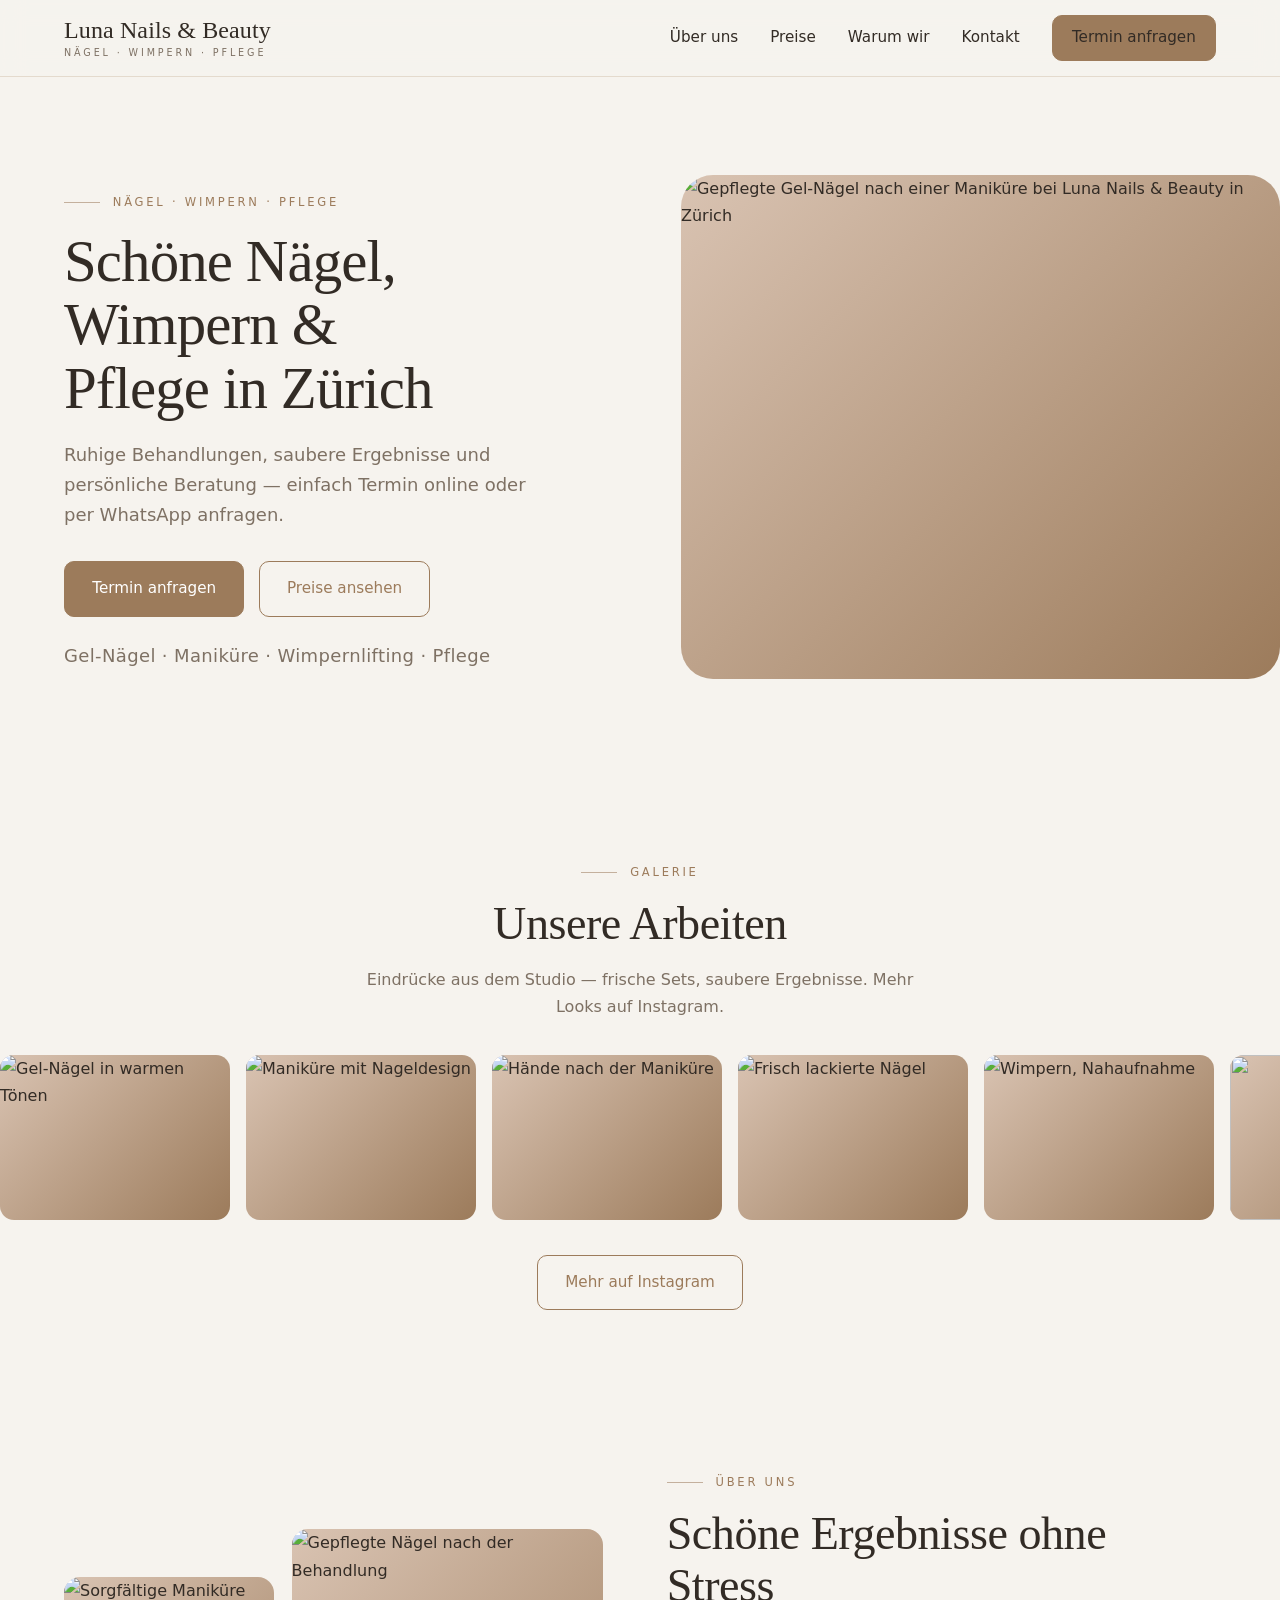
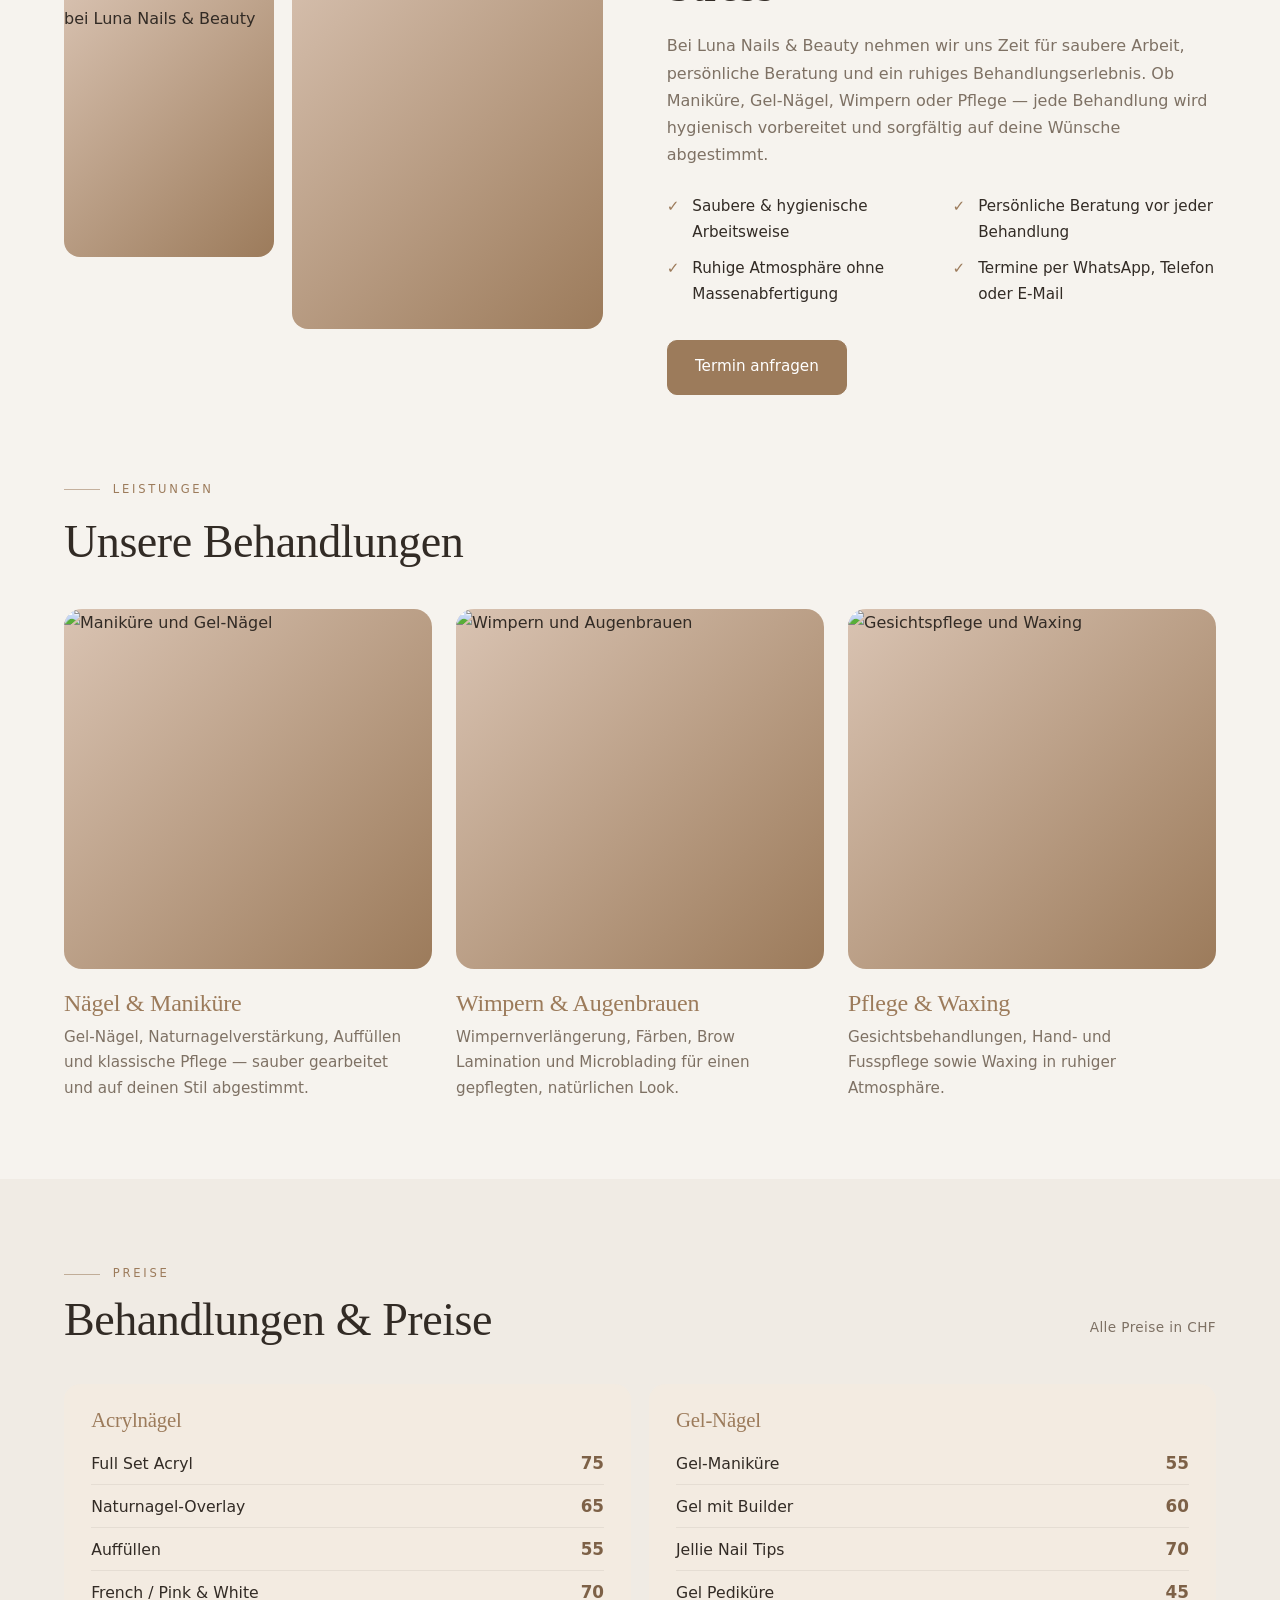
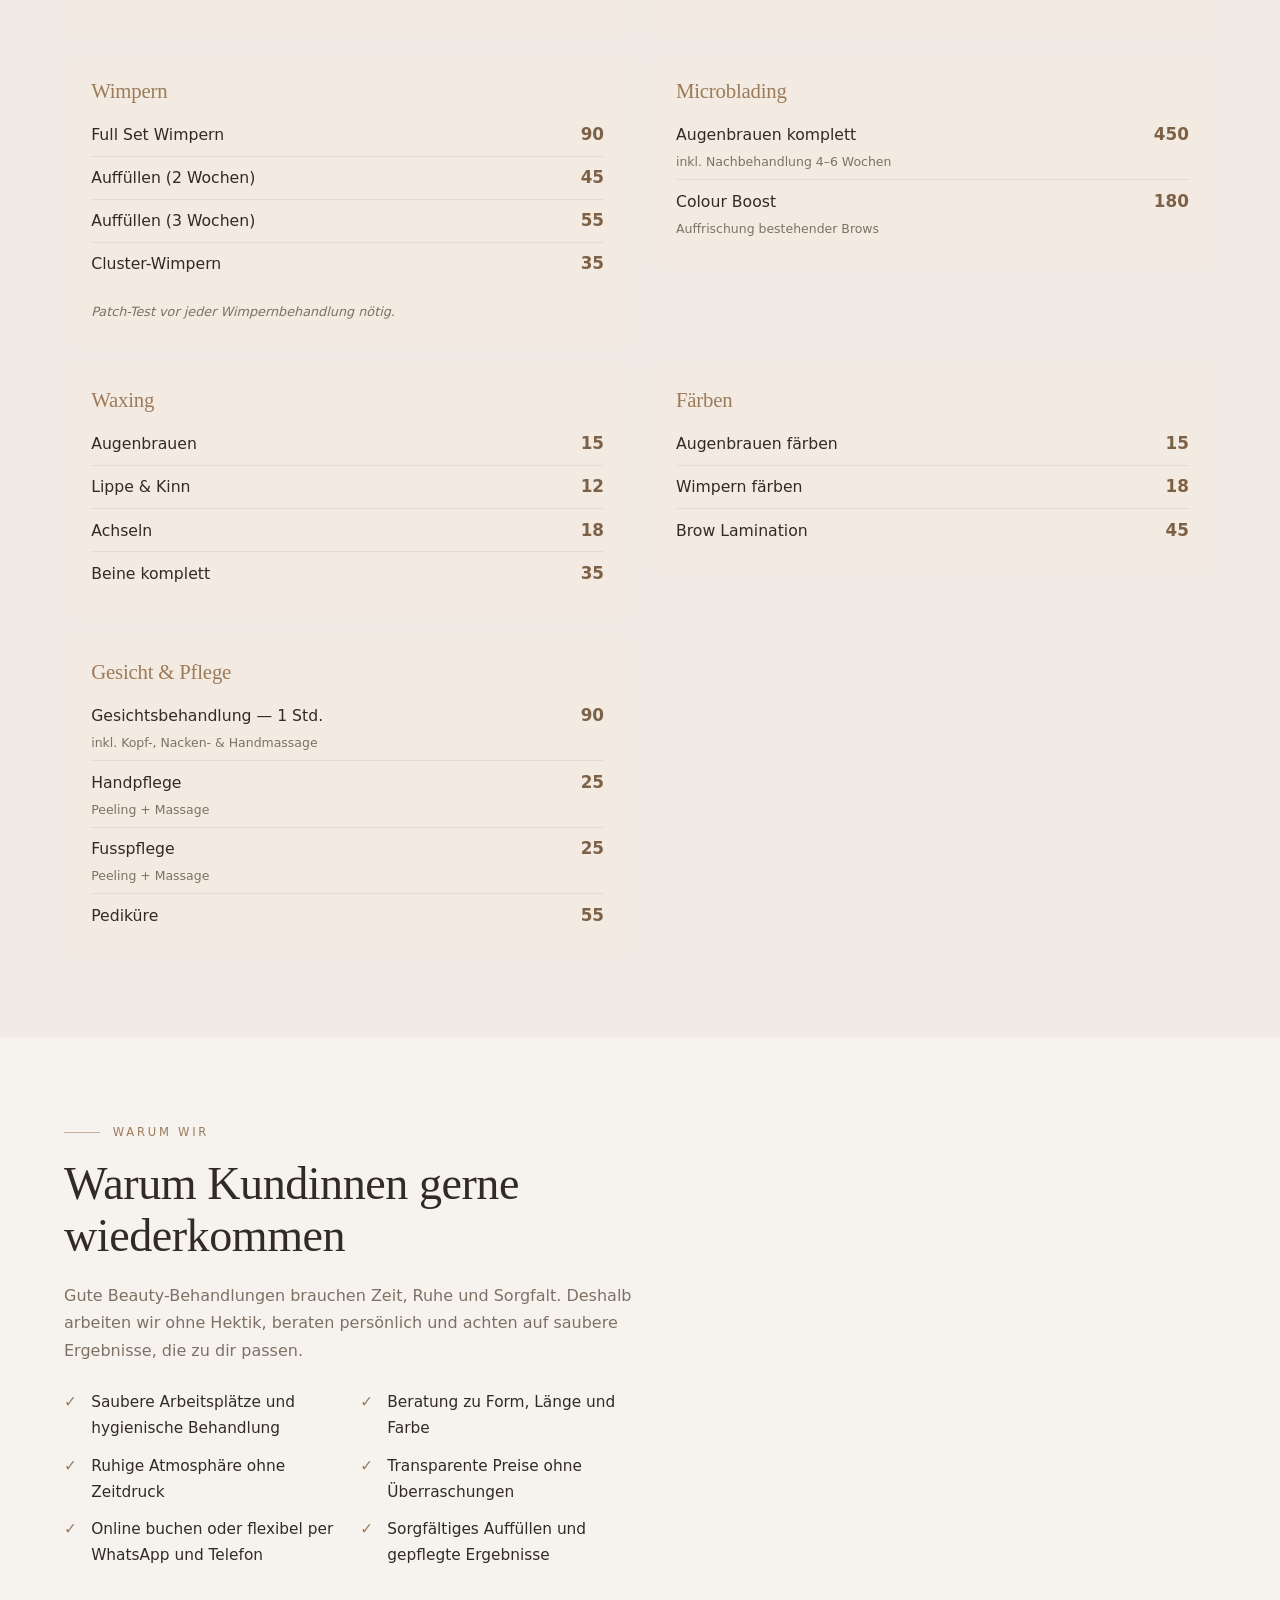
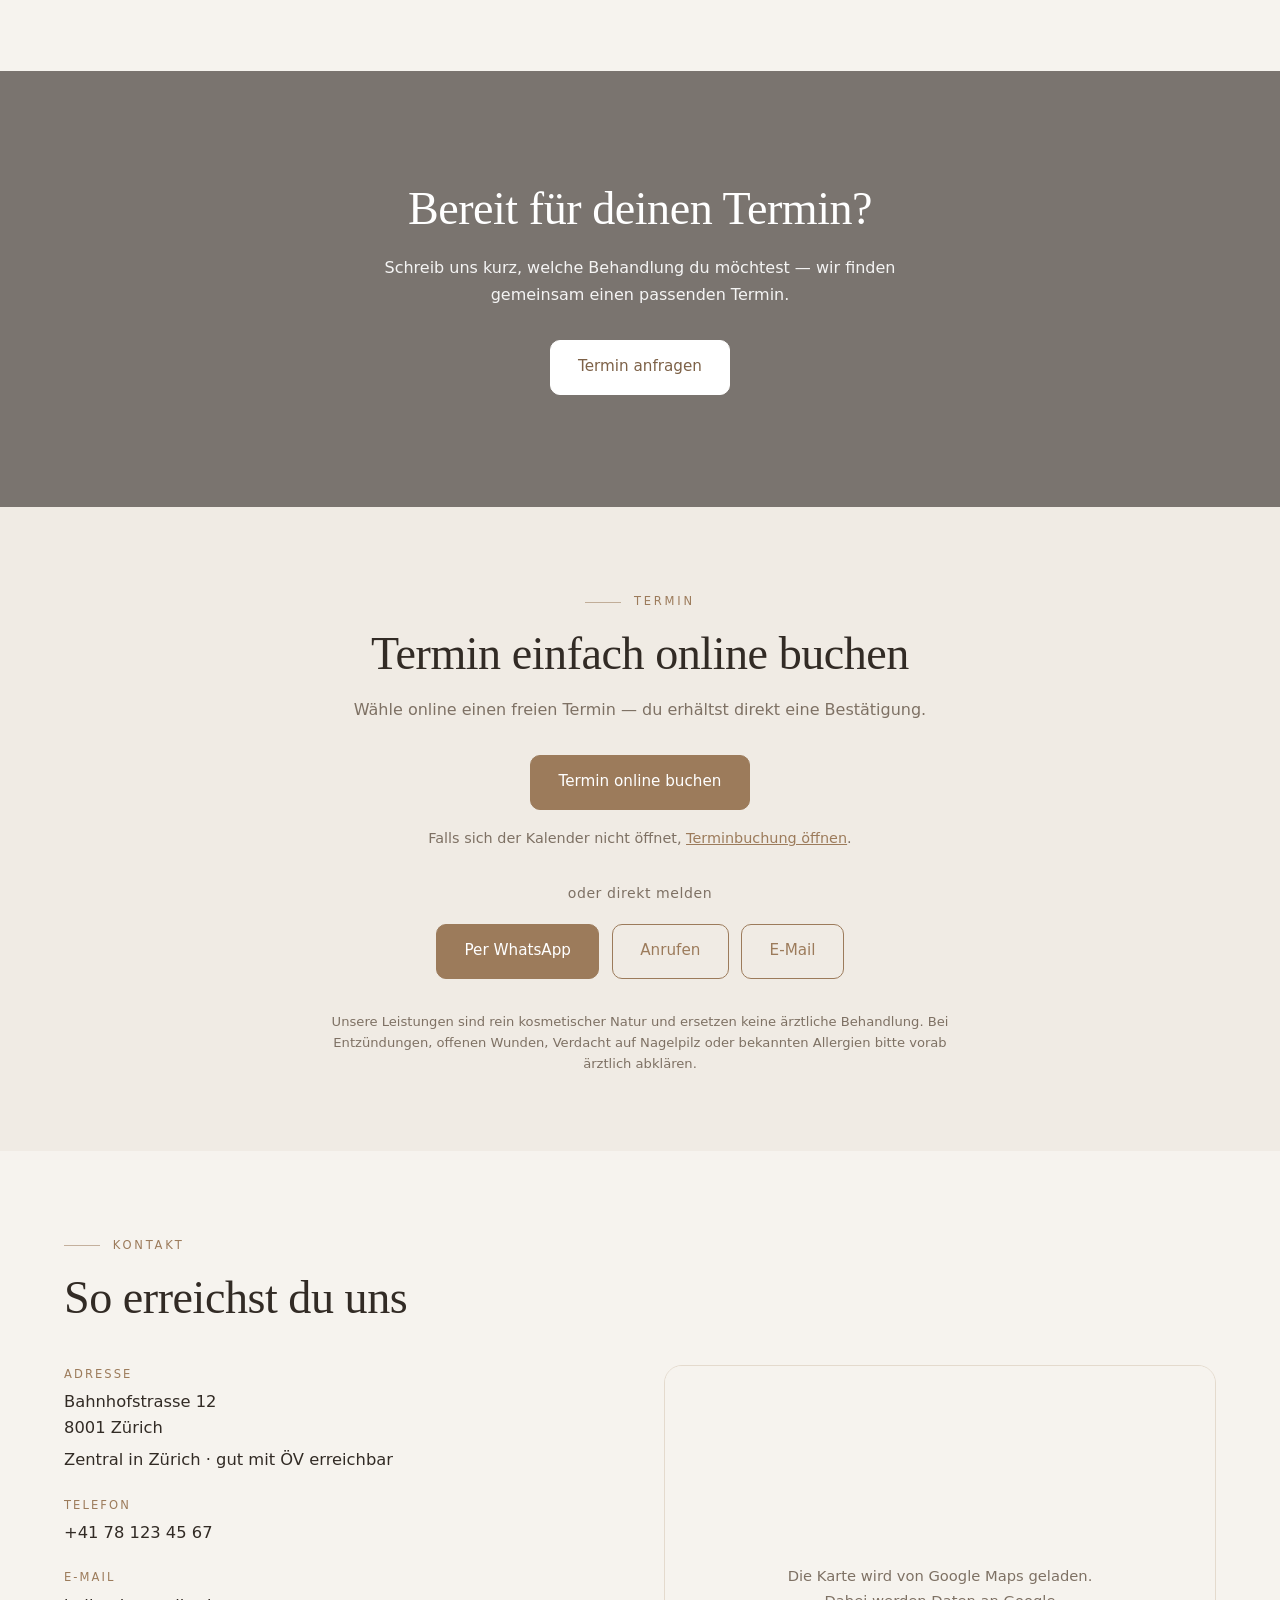
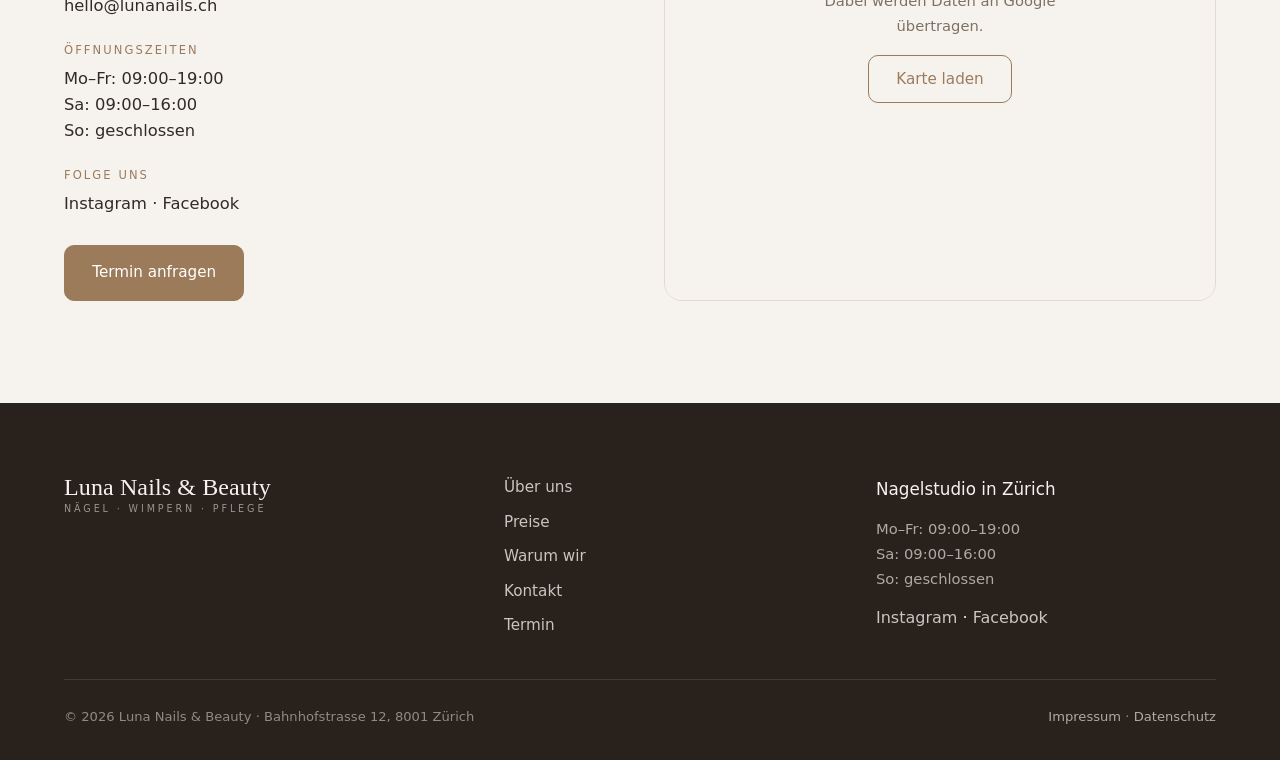
==== index.html @ 5c2582cd "feat: Buchung von Setmore auf Calendly-Popup umgestellt - Setmore-iframe (clutter, sichtbares Brandi" ====
<!DOCTYPE html>
<html lang="de">
<head>
  <meta charset="UTF-8" />
  <meta name="viewport" content="width=device-width, initial-scale=1.0" />
  <meta http-equiv="Content-Security-Policy" content="default-src 'self'; base-uri 'self'; object-src 'none'; script-src 'self' https://assets.calendly.com; style-src 'self' https://fonts.googleapis.com https://assets.calendly.com; style-src-attr 'unsafe-inline'; font-src https://fonts.gstatic.com; img-src 'self' data: https://images.unsplash.com; frame-src https://calendly.com https://maps.google.com https://www.google.com; connect-src 'self' https://calendly.com https://*.calendly.com https://fonts.googleapis.com https://fonts.gstatic.com; form-action 'self'; upgrade-insecure-requests" />
  <title>Luna Nails & Beauty — Nagelstudio in Zürich | Nägel, Wimpern & Pflege</title>
  <link rel="icon" href="data:image/svg+xml,<svg xmlns='http://www.w3.org/2000/svg' viewBox='0 0 32 32'><rect width='32' height='32' rx='7' fill='%239c7b5b'/><text x='16' y='23' font-family='Georgia,serif' font-size='19' fill='%23f6f3ee' text-anchor='middle'>L</text></svg>" />
  <meta name="description" content="Luna Nails & Beauty in Zürich: saubere Maniküre, Gel-Nägel, Wimpern, Microblading und Pflege in ruhiger Atmosphäre. Termin online buchen oder per WhatsApp anfragen." />
  <link rel="preconnect" href="https://fonts.googleapis.com" />
  <link rel="preconnect" href="https://fonts.gstatic.com" crossorigin />
  <link href="https://fonts.googleapis.com/css2?family=Baskervville:ital@0;1&family=Jost:wght@300;400;500;600&display=swap" rel="stylesheet" />
  <link rel="stylesheet" href="https://assets.calendly.com/assets/external/widget.css" />
  <link rel="stylesheet" href="styles.css" />
</head>
<body>

  <!-- ===== HEADER ===== -->
  <header class="nav" id="top">
    <div class="wrap nav-inner">
      <a href="#top" class="logo">
        <span class="logo-name" data-f="name">Luna Nails &amp; Beauty</span>
        <span class="logo-sub" data-f="tagline">NÄGEL · WIMPERN · PFLEGE</span>
      </a>
      <nav class="nav-links" id="navLinks">
        <a href="#about">Über uns</a>
        <a href="#preise">Preise</a>
        <a href="#warum">Warum wir</a>
        <a href="#kontakt">Kontakt</a>
        <a href="#termin" class="btn btn-sm">Termin anfragen</a>
      </nav>
      <button class="nav-toggle" id="navToggle" aria-label="Menü öffnen" aria-controls="navLinks" aria-expanded="false">☰</button>
    </div>
  </header>

  <!-- ===== HERO ===== -->
  <section class="hero">
    <div class="hero-inner wrap">
      <div class="hero-text">
        <span class="eyebrow">Nägel · Wimpern · Pflege</span>
        <h1>Schöne Nägel, Wimpern &amp; Pflege in Zürich</h1>
        <p>Ruhige Behandlungen, saubere Ergebnisse und persönliche Beratung — einfach Termin online oder per WhatsApp anfragen.</p>
        <div class="hero-cta">
          <a href="#termin" class="btn">Termin anfragen</a>
          <a href="#preise" class="btn btn-outline">Preise ansehen</a>
        </div>
        <p class="hero-trust">Gel-Nägel · Maniküre · Wimpernlifting · Pflege</p>
      </div>
      <div class="hero-media">
        <img src="https://images.unsplash.com/photo-1604654894610-df63bc536371?w=900&q=80" width="900" height="1100" decoding="async" fetchpriority="high" alt="Gepflegte Gel-Nägel nach einer Maniküre bei Luna Nails & Beauty in Zürich" />
      </div>
    </div>
  </section>

  <!-- ===== FOTO-MARQUEE ===== -->
  <section class="gallery" id="galerie" aria-label="Galerie unserer Arbeiten">
    <div class="wrap section-head center-head">
      <span class="eyebrow">Galerie</span>
      <h2>Unsere Arbeiten</h2>
      <p>Eindrücke aus dem Studio — frische Sets, saubere Ergebnisse. Mehr Looks auf Instagram.</p>
    </div>
    <div class="marquee-row">
      <div class="marquee-track row-a">
        <img src="https://images.unsplash.com/photo-1604654894610-df63bc536371?w=420&q=70" width="420" height="300" loading="lazy" decoding="async" alt="Gel-Nägel in warmen Tönen" />
        <img src="https://images.unsplash.com/photo-1632345031435-8727f6897d53?w=420&q=70" width="420" height="300" loading="lazy" decoding="async" alt="Maniküre mit Nageldesign" />
        <img src="https://images.unsplash.com/photo-1607779097040-26e80aa78e66?w=420&q=70" width="420" height="300" loading="lazy" decoding="async" alt="Hände nach der Maniküre" />
        <img src="https://images.unsplash.com/photo-1610992015732-2449b76344bc?w=420&q=70" width="420" height="300" loading="lazy" decoding="async" alt="Frisch lackierte Nägel" />
        <img src="https://images.unsplash.com/photo-1487412947147-5cebf100ffc2?w=420&q=70" width="420" height="300" loading="lazy" decoding="async" alt="Wimpern, Nahaufnahme" />
        <!-- Wiederholung für nahtlose Schleife -->
        <img src="https://images.unsplash.com/photo-1604654894610-df63bc536371?w=420&q=70" width="420" height="300" loading="lazy" decoding="async" alt="" />
        <img src="https://images.unsplash.com/photo-1632345031435-8727f6897d53?w=420&q=70" width="420" height="300" loading="lazy" decoding="async" alt="" />
        <img src="https://images.unsplash.com/photo-1607779097040-26e80aa78e66?w=420&q=70" width="420" height="300" loading="lazy" decoding="async" alt="" />
        <img src="https://images.unsplash.com/photo-1610992015732-2449b76344bc?w=420&q=70" width="420" height="300" loading="lazy" decoding="async" alt="" />
        <img src="https://images.unsplash.com/photo-1487412947147-5cebf100ffc2?w=420&q=70" width="420" height="300" loading="lazy" decoding="async" alt="" />
      </div>
    </div>
    <div class="wrap gallery-cta">
      <a class="btn btn-outline" href="https://instagram.com/lunanails" data-ig target="_blank" rel="noopener">Mehr auf Instagram</a>
    </div>
  </section>

  <!-- ===== ÜBER UNS ===== -->
  <section class="about" id="about">
    <div class="wrap about-grid">
      <div class="about-imgs">
        <img class="about-img-1" src="https://images.unsplash.com/photo-1607779097040-26e80aa78e66?w=600&q=80" width="600" height="800" loading="lazy" decoding="async" alt="Sorgfältige Maniküre bei Luna Nails & Beauty" />
        <img class="about-img-2" src="https://images.unsplash.com/photo-1610992015732-2449b76344bc?w=700&q=80" width="700" height="900" loading="lazy" decoding="async" alt="Gepflegte Nägel nach der Behandlung" />
      </div>
      <div class="about-text">
        <span class="eyebrow">Über uns</span>
        <h2>Schöne Ergebnisse ohne Stress</h2>
        <p>Bei Luna Nails &amp; Beauty nehmen wir uns Zeit für saubere Arbeit, persönliche Beratung und ein ruhiges Behandlungserlebnis. Ob Maniküre, Gel-Nägel, Wimpern oder Pflege — jede Behandlung wird hygienisch vorbereitet und sorgfältig auf deine Wünsche abgestimmt.</p>
        <ul class="trust-list">
          <li>Saubere &amp; hygienische Arbeitsweise</li>
          <li>Persönliche Beratung vor jeder Behandlung</li>
          <li>Ruhige Atmosphäre ohne Massenabfertigung</li>
          <li>Termine per WhatsApp, Telefon oder E-Mail</li>
        </ul>
        <a href="#termin" class="btn">Termin anfragen</a>
      </div>
    </div>
  </section>

  <!-- ===== LEISTUNGEN ===== -->
  <section class="services">
    <div class="wrap">
      <div class="section-head">
        <span class="eyebrow">Leistungen</span>
        <h2>Unsere Behandlungen</h2>
      </div>
      <div class="service-grid">
        <article class="service-card">
          <div class="service-img"><img src="https://images.unsplash.com/photo-1610992015732-2449b76344bc?w=600&q=80" width="600" height="800" loading="lazy" decoding="async" alt="Maniküre und Gel-Nägel" /></div>
          <h3>Nägel &amp; Maniküre</h3>
          <p>Gel-Nägel, Naturnagelverstärkung, Auffüllen und klassische Pflege — sauber gearbeitet und auf deinen Stil abgestimmt.</p>
        </article>
        <article class="service-card">
          <div class="service-img"><img src="https://images.unsplash.com/photo-1487412947147-5cebf100ffc2?w=600&q=80" width="600" height="800" loading="lazy" decoding="async" alt="Wimpern und Augenbrauen" /></div>
          <h3>Wimpern &amp; Augenbrauen</h3>
          <p>Wimpernverlängerung, Färben, Brow Lamination und Microblading für einen gepflegten, natürlichen Look.</p>
        </article>
        <article class="service-card">
          <div class="service-img"><img src="https://images.unsplash.com/photo-1570172619644-dfd03ed5d881?w=600&q=80" width="600" height="800" loading="lazy" decoding="async" alt="Gesichtspflege und Waxing" /></div>
          <h3>Pflege &amp; Waxing</h3>
          <p>Gesichtsbehandlungen, Hand- und Fusspflege sowie Waxing in ruhiger Atmosphäre.</p>
        </article>
      </div>
    </div>
  </section>

  <!-- ===== PREISE ===== -->
  <section class="prices" id="preise">
    <div class="wrap">
      <div class="prices-head">
        <div>
          <span class="eyebrow">Preise</span>
          <h2>Behandlungen &amp; Preise</h2>
        </div>
        <span class="price-currency">Alle Preise in CHF</span>
      </div>
      <div class="price-grid">

        <div class="price-card">
          <h3>Acrylnägel</h3>
          <ul>
            <li><span>Full Set Acryl</span><b>75</b></li>
            <li><span>Naturnagel-Overlay</span><b>65</b></li>
            <li><span>Auffüllen</span><b>55</b></li>
            <li><span>French / Pink &amp; White</span><b>70</b></li>
          </ul>
        </div>

        <div class="price-card">
          <h3>Gel-Nägel</h3>
          <ul>
            <li><span>Gel-Maniküre</span><b>55</b></li>
            <li><span>Gel mit Builder</span><b>60</b></li>
            <li><span>Jellie Nail Tips</span><b>70</b></li>
            <li><span>Gel Pediküre</span><b>45</b></li>
          </ul>
        </div>

        <div class="price-card">
          <h3>Wimpern</h3>
          <ul>
            <li><span>Full Set Wimpern</span><b>90</b></li>
            <li><span>Auffüllen (2 Wochen)</span><b>45</b></li>
            <li><span>Auffüllen (3 Wochen)</span><b>55</b></li>
            <li><span>Cluster-Wimpern</span><b>35</b></li>
          </ul>
          <p class="price-note">Patch-Test vor jeder Wimpernbehandlung nötig.</p>
        </div>

        <div class="price-card">
          <h3>Microblading</h3>
          <ul>
            <li><span>Augenbrauen komplett <em>inkl. Nachbehandlung 4–6 Wochen</em></span><b>450</b></li>
            <li><span>Colour Boost <em>Auffrischung bestehender Brows</em></span><b>180</b></li>
          </ul>
        </div>

        <div class="price-card">
          <h3>Waxing</h3>
          <ul>
            <li><span>Augenbrauen</span><b>15</b></li>
            <li><span>Lippe &amp; Kinn</span><b>12</b></li>
            <li><span>Achseln</span><b>18</b></li>
            <li><span>Beine komplett</span><b>35</b></li>
          </ul>
        </div>

        <div class="price-card">
          <h3>Färben</h3>
          <ul>
            <li><span>Augenbrauen färben</span><b>15</b></li>
            <li><span>Wimpern färben</span><b>18</b></li>
            <li><span>Brow Lamination</span><b>45</b></li>
          </ul>
        </div>

        <div class="price-card">
          <h3>Gesicht &amp; Pflege</h3>
          <ul>
            <li><span>Gesichtsbehandlung — 1 Std. <em>inkl. Kopf-, Nacken- &amp; Handmassage</em></span><b>90</b></li>
            <li><span>Handpflege <em>Peeling + Massage</em></span><b>25</b></li>
            <li><span>Fusspflege <em>Peeling + Massage</em></span><b>25</b></li>
            <li><span>Pediküre</span><b>55</b></li>
          </ul>
        </div>

      </div>
    </div>
  </section>

  <!-- ===== WARUM WIR ===== -->
  <section class="why" id="warum">
    <div class="wrap why-grid">
      <div class="why-text">
        <span class="eyebrow">Warum wir</span>
        <h2>Warum Kundinnen gerne wiederkommen</h2>
        <p>Gute Beauty-Behandlungen brauchen Zeit, Ruhe und Sorgfalt. Deshalb arbeiten wir ohne Hektik, beraten persönlich und achten auf saubere Ergebnisse, die zu dir passen.</p>
        <ul class="checklist">
          <li>Saubere Arbeitsplätze und hygienische Behandlung</li>
          <li>Beratung zu Form, Länge und Farbe</li>
          <li>Ruhige Atmosphäre ohne Zeitdruck</li>
          <li>Transparente Preise ohne Überraschungen</li>
          <li>Online buchen oder flexibel per WhatsApp und Telefon</li>
          <li>Sorgfältiges Auffüllen und gepflegte Ergebnisse</li>
        </ul>
      </div>
      <div class="why-img">
        <img src="https://images.unsplash.com/photo-1632345031435-8727f6897d53?w=700&q=80" width="700" height="900" loading="lazy" decoding="async" alt="Sorgfältiges Nageldesign bei Luna Nails & Beauty" />
      </div>
    </div>
  </section>

  <!-- ===== CTA ===== -->
  <section class="cta">
    <img class="cta-bg" src="https://images.unsplash.com/photo-1607779097040-26e80aa78e66?w=1600&q=80" width="1600" height="900" loading="lazy" decoding="async" alt="" />
    <div class="cta-inner">
      <h2>Bereit für deinen Termin?</h2>
      <p>Schreib uns kurz, welche Behandlung du möchtest — wir finden gemeinsam einen passenden Termin.</p>
      <a href="#termin" class="btn btn-light">Termin anfragen</a>
    </div>
  </section>

  <!-- ===== TERMIN (Calendly-Popup) ===== -->
  <section class="booking" id="termin">
    <div class="wrap booking-inner">
      <div class="section-head center-head">
        <span class="eyebrow">Termin</span>
        <h2>Termin einfach online buchen</h2>
        <p>Wähle online einen freien Termin — du erhältst direkt eine Bestätigung.</p>
      </div>

      <!-- Calendly öffnet als Popup-Overlay (Button). href dient als Fallback ohne JS. -->
      <div class="booking-primary-actions">
        <a class="btn" id="cal-popup" href="https://calendly.com/julian-salewicz/30min" target="_blank" rel="noopener">Termin online buchen</a>
      </div>
      <p class="booking-fallback-note">Falls sich der Kalender nicht öffnet, <a id="cal-fallback" href="https://calendly.com/julian-salewicz/30min" target="_blank" rel="noopener">Terminbuchung öffnen</a>.</p>

      <p class="booking-or" id="booking-or-line">oder direkt melden</p>
      <div class="booking-actions">
        <a class="btn" href="https://wa.me/41781234567?text=Hallo%20Luna%20Nails%20%26%20Beauty%2C%20ich%20m%C3%B6chte%20gerne%20einen%20Termin%20anfragen.%20Wann%20w%C3%A4re%20etwas%20frei%3F" data-wa target="_blank" rel="noopener">Per WhatsApp</a>
        <a class="btn btn-outline" href="tel:+41781234567" data-tel>Anrufen</a>
        <a class="btn btn-outline" href="mailto:hello@lunanails.ch" data-mail>E-Mail</a>
      </div>

      <p class="booking-disclaimer">Unsere Leistungen sind rein kosmetischer Natur und ersetzen keine ärztliche Behandlung. Bei Entzündungen, offenen Wunden, Verdacht auf Nagelpilz oder bekannten Allergien bitte vorab ärztlich abklären.</p>
    </div>
  </section>

  <!-- ===== KONTAKT ===== -->
  <section class="contact" id="kontakt">
    <div class="wrap">
      <div class="section-head">
        <span class="eyebrow">Kontakt</span>
        <h2>So erreichst du uns</h2>
      </div>
      <div class="contact-grid">
        <div class="contact-info">
          <div class="ci-row">
            <h4>Adresse</h4>
            <p><span data-f="street">Bahnhofstrasse 12</span><br /><span data-f="zip">8001 Zürich</span></p>
            <p class="ci-note">Zentral in Zürich · gut mit ÖV erreichbar</p>
          </div>
          <div class="ci-row">
            <h4>Telefon</h4>
            <p><a href="tel:+41781234567" data-tel data-f="phone">+41 78 123 45 67</a></p>
          </div>
          <div class="ci-row">
            <h4>E-Mail</h4>
            <p><a href="mailto:hello@lunanails.ch" data-mail data-f="email">hello@lunanails.ch</a></p>
          </div>
          <div class="ci-row">
            <h4>Öffnungszeiten</h4>
            <p class="hours" data-hours><span>Mo–Fr: 09:00–19:00</span><span>Sa: 09:00–16:00</span><span>So: geschlossen</span></p>
          </div>
          <div class="ci-row">
            <h4>Folge uns</h4>
            <p><a href="https://instagram.com/lunanails" data-ig>Instagram</a> · <a href="https://facebook.com/lunanails" data-fb>Facebook</a></p>
          </div>
          <a href="#termin" class="btn">Termin anfragen</a>
        </div>

        <!-- Karte lädt erst auf Klick (Google-Maps-Consent). Iframe wird in script.js eingefügt. -->
        <div class="contact-map" id="map-frame">
          <div class="map-consent" id="map-consent">
            <p>Die Karte wird von Google&nbsp;Maps geladen. Dabei werden Daten an Google übertragen.</p>
            <button type="button" class="btn btn-outline" id="map-load">Karte laden</button>
          </div>
        </div>
      </div>
    </div>
  </section>

  <!-- ===== FOOTER ===== -->
  <footer class="foot">
    <div class="wrap foot-top">
      <a href="#top" class="logo logo-light">
        <span class="logo-name" data-f="name">Luna Nails &amp; Beauty</span>
        <span class="logo-sub" data-f="tagline">NÄGEL · WIMPERN · PFLEGE</span>
      </a>
      <nav class="foot-nav">
        <a href="#about">Über uns</a>
        <a href="#preise">Preise</a>
        <a href="#warum">Warum wir</a>
        <a href="#kontakt">Kontakt</a>
        <a href="#termin">Termin</a>
      </nav>
      <div class="foot-col">
        <p class="foot-h">Nagelstudio in <span data-f="city">Zürich</span></p>
        <p class="hours" data-hours><span>Mo–Fr: 09:00–19:00</span><span>Sa: 09:00–16:00</span><span>So: geschlossen</span></p>
        <p class="foot-social"><a href="https://instagram.com/lunanails" data-ig>Instagram</a> · <a href="https://facebook.com/lunanails" data-fb>Facebook</a></p>
      </div>
    </div>
    <div class="wrap foot-copy">
      <span>© 2026 <span data-f="name">Luna Nails &amp; Beauty</span> · <span data-f="street">Bahnhofstrasse 12</span>, <span data-f="zip">8001 Zürich</span></span>
      <span class="foot-legal"><a href="impressum.html">Impressum</a> · <a href="datenschutz.html">Datenschutz</a></span>
    </div>
  </footer>

  <script src="script.js"></script>
</body>
</html>
---- styles.css ----
/* ===== Tokens ===== */
:root {
  --cream: #f6f3ee;
  --cream-2: #f0ebe4;
  --card: #f3ebe1;
  --taupe: #9c7b5b;
  --taupe-dark: #7d6147;
  --rose: #d9c3b2;
  --ink: #322b25;
  --muted: #7e7164;
  --brown: #29211b;
  --line: #e4dacd;
  --gold: #c79a4a;
  --serif: 'Baskervville', Georgia, serif;
  --sans: 'Jost', system-ui, sans-serif;
  --sec: clamp(3.5rem, 6vw, 6.875rem);
  --nav-h: 76px;
}
* { box-sizing: border-box; margin: 0; padding: 0; }
html { scroll-behavior: smooth; scroll-padding-top: 110px; }
section { scroll-margin-top: 110px; }
body {
  font-family: var(--sans);
  color: var(--ink);
  background: var(--cream);
  font-weight: 400;
  line-height: 1.7;
  -webkit-font-smoothing: antialiased;
  overflow-x: hidden;
}
img { display: block; max-width: 100%; }
a { color: inherit; text-decoration: none; }
.wrap { width: min(1200px, 90%); margin: 0 auto; }
.center { text-align: center; }

h1, h2, h3 { font-family: var(--serif); font-weight: 400; line-height: 1.12; letter-spacing: -.01em; color: var(--ink); }
h1 { font-size: clamp(2.4rem, 5vw, 4rem); }
h2 { font-size: clamp(1.9rem, 3.6vw, 2.9rem); }
h3 { font-size: 1.5rem; }

.eyebrow { display: inline-flex; align-items: center; gap: .8rem; font-size: .72rem; letter-spacing: .24em; text-transform: uppercase; color: var(--taupe); font-weight: 500; margin-bottom: 1rem; }
.eyebrow::before { content: ''; width: 36px; height: 1px; background: var(--taupe); opacity: .55; }

.section-head { margin-bottom: 2.6rem; }

/* ===== Buttons (einheitlich) ===== */
.btn {
  display: inline-flex; align-items: center; justify-content: center; gap: .5rem;
  background: var(--taupe); color: #fff;
  font-family: var(--sans); font-weight: 500; font-size: .95rem;
  padding: .85rem 1.7rem; border-radius: 10px; border: 1px solid var(--taupe);
  transition: background .2s, transform .2s; cursor: pointer;
}
.btn:hover { background: var(--taupe-dark); transform: translateY(-1px); }
.btn-sm { padding: .55rem 1.2rem; font-size: .88rem; }
.btn-outline { background: transparent; color: var(--taupe); border-color: var(--taupe); }
.btn-outline:hover { background: var(--taupe); color: #fff; }
.btn-light { background: #fff; color: var(--taupe-dark); border-color: #fff; }
.btn-light:hover { background: var(--cream); }

/* ===== Logo ===== */
.logo { display: inline-flex; flex-direction: column; line-height: 1.05; }
.logo-name { font-family: var(--serif); font-size: 1.5rem; letter-spacing: .005em; color: var(--ink); }
.logo-sub { font-size: .6rem; letter-spacing: .3em; color: var(--muted); margin-top: .25rem; }
.logo-light .logo-name { color: var(--cream); }
.logo-light .logo-sub { color: rgba(246,243,238,.55); }

/* ===== Header (sticky, immer lesbar) ===== */
.nav { position: sticky; top: 0; z-index: 50; background: rgba(246,243,238,.9); backdrop-filter: blur(12px); border-bottom: 1px solid var(--line); }
.nav-inner { display: flex; align-items: center; justify-content: space-between; height: var(--nav-h); }
.nav-links { display: flex; align-items: center; gap: 2rem; }
.nav-links a { font-size: .95rem; color: var(--ink); transition: color .2s; }
.nav-links a:not(.btn):hover { color: var(--taupe); }
.nav-toggle { display: none; background: none; border: none; font-size: 1.5rem; color: var(--ink); cursor: pointer; }

/* ===== Hero ===== */
.hero { background: var(--cream); }
.hero-inner { display: grid; grid-template-columns: 48% 52%; gap: clamp(2rem, 5vw, 4.5rem); align-items: center; min-height: min(700px, calc(100vh - var(--nav-h))); padding: clamp(1.5rem, 4vh, 3rem) 0; }
.hero-text { max-width: 32rem; }
.hero-text .eyebrow { margin-bottom: 1.1rem; }
.hero-text h1 { font-size: clamp(2.6rem, 4.6vw, 4.4rem); line-height: 1.08; letter-spacing: -.015em; margin-bottom: 1.25rem; max-width: 13ch; }
.hero-text p { color: var(--muted); font-size: 1.125rem; line-height: 1.65; max-width: 42ch; }
.hero-cta { display: flex; gap: .9rem; flex-wrap: wrap; margin: 2rem 0 1.5rem; }
.hero-trust { font-size: .9rem; color: var(--muted); letter-spacing: .02em; }
.hero-media img { width: 100%; height: clamp(440px, 56vh, 600px); object-fit: cover; object-position: center 55%; border-radius: 32px; display: block; }

/* ===== Foto-Marquee ===== */
.gallery { padding: var(--sec) 0; overflow: hidden; }
.gallery .section-head { margin-bottom: 2.2rem; }
.gallery-cta { text-align: center; margin-top: 2.2rem; }
.marquee-row { overflow: hidden; }
.marquee-track { display: flex; gap: 1rem; width: max-content; }
.marquee-track img { width: 230px; height: 165px; object-fit: cover; border-radius: 14px; flex: 0 0 auto; }
.row-a { animation: slideL 60s linear infinite; }
@keyframes slideL { from { transform: translateX(0); } to { transform: translateX(-50%); } }

/* ===== Über uns ===== */
.about { padding: var(--sec) 0; }
.about-grid { display: grid; grid-template-columns: 1fr 1.05fr; gap: clamp(2rem, 5vw, 4.5rem); align-items: center; }
.about-imgs { display: grid; grid-template-columns: .82fr 1fr; gap: 1.1rem; align-items: start; }
.about-img-1 { width: 100%; height: 280px; object-fit: cover; border-radius: 16px; margin-top: 3rem; }
.about-img-2 { width: 100%; height: 400px; object-fit: cover; border-radius: 16px; }
.about-text p { color: var(--muted); margin: 1.3rem 0 0; }
.trust-list { list-style: none; display: grid; grid-template-columns: 1fr 1fr; gap: .65rem 1.4rem; margin: 1.6rem 0 2rem; }
.trust-list li { position: relative; padding-left: 1.6rem; font-size: .95rem; }
.trust-list li::before { content: '✓'; position: absolute; left: 0; color: var(--taupe); font-weight: 600; }

/* ===== Leistungen ===== */
.services { padding: 0 0 var(--sec); }
.service-grid { display: grid; grid-template-columns: repeat(3, 1fr); gap: 1.5rem; }
.service-img { height: 360px; border-radius: 18px; overflow: hidden; }
.service-img img { width: 100%; height: 100%; object-fit: cover; transition: transform .5s; }
.service-card:hover .service-img img { transform: scale(1.04); }
.service-card h3 { color: var(--taupe); margin: 1.3rem 0 .5rem; }
.service-card p { color: var(--muted); font-size: .95rem; max-width: 36ch; }

/* ===== Preise (kompakt) ===== */
.prices { padding: var(--sec) 0; background: var(--cream-2); }
.prices-head { display: flex; justify-content: space-between; align-items: flex-end; gap: 1rem; flex-wrap: wrap; margin-bottom: 2.4rem; }
.prices-head .eyebrow { margin-bottom: .6rem; }
.price-currency { color: var(--muted); font-size: .85rem; letter-spacing: .03em; padding-bottom: .4rem; }
.price-grid { display: grid; grid-template-columns: 1fr 1fr; gap: 1.1rem; align-items: start; }
.price-card { background: var(--card); border-radius: 16px; padding: 1.5rem 1.7rem; }
.price-card h3 { font-size: 1.3rem; color: var(--taupe); margin-bottom: .7rem; }
.price-card ul { list-style: none; }
.price-card li { display: flex; justify-content: space-between; align-items: baseline; gap: 1.5rem; padding: .42rem 0; font-size: .98rem; }
.price-card li + li { border-top: 1px solid rgba(50,43,37,.07); }
.price-card li span { color: var(--ink); }
.price-card li span em { color: var(--muted); font-size: .78rem; font-style: normal; display: block; margin-top: .15rem; }
.price-card li b { color: var(--taupe-dark); font-weight: 600; font-size: 1.05rem; white-space: nowrap; }
.price-note { margin-top: 1rem; font-size: .8rem; color: var(--muted); font-style: italic; }

/* ===== Warum wir ===== */
.why { padding: var(--sec) 0; }
.why-grid { display: grid; grid-template-columns: 1.1fr 1fr; gap: clamp(2rem, 5vw, 4.5rem); align-items: center; }
.why-text > p { color: var(--muted); margin: 1.3rem 0 1.6rem; }
.checklist { list-style: none; display: grid; grid-template-columns: 1fr 1fr; gap: .7rem 1.4rem; margin-bottom: 1.6rem; }
.checklist li { position: relative; padding-left: 1.7rem; font-size: .96rem; }
.checklist li::before { content: '✓'; position: absolute; left: 0; color: var(--taupe); font-weight: 600; }
.why-img img { width: 100%; height: 460px; object-fit: cover; border-radius: 20px; }

/* ===== CTA ===== */
.cta { position: relative; padding: clamp(4rem, 9vw, 7rem) 0; text-align: center; color: #fff; overflow: hidden; }
.cta-bg { position: absolute; inset: 0; width: 100%; height: 100%; object-fit: cover; z-index: 0; }
.cta::after { content: ''; position: absolute; inset: 0; background: rgba(41,33,27,.6); z-index: 1; }
.cta-inner { position: relative; z-index: 2; max-width: 680px; margin: 0 auto; padding: 0 5vw; }
.cta-inner h2 { color: #fff; }
.cta-inner p { margin: 1.2rem 0 2rem; opacity: .92; }

/* ===== Termin (Calendly) ===== */
.booking { padding: var(--sec) 0; background: var(--cream-2); }
.booking-inner { max-width: 900px; margin: 0 auto; }
.center-head { text-align: center; margin-bottom: 2rem; }
.center-head p { color: var(--muted); margin: 1rem auto 0; max-width: 58ch; }
.calendly-status { margin: 0 0 .8rem; text-align: center; color: var(--taupe-dark); }
.calendly-status.is-error { color: var(--ink); font-weight: 500; }
.calendly-inline-widget { min-width: 0; height: 680px; border-radius: 16px; overflow: hidden; border: 1px solid var(--line); background: var(--cream); }
.calendly-fallback { max-width: 620px; margin: 0 auto 1.25rem; padding: 1.4rem; text-align: center; border: 1px solid var(--line); border-radius: 14px; background: var(--cream); }
.calendly-fallback p { color: var(--ink); }
.booking-primary-actions { display: flex; justify-content: center; margin-top: 1.2rem; }
.booking-or { text-align: center; color: var(--muted); font-size: .88rem; letter-spacing: .04em; margin: 2rem 0 1.1rem; }
.booking-actions { display: flex; gap: .8rem; justify-content: center; flex-wrap: wrap; }

.booking-fallback-note { text-align: center; font-size: .9rem; color: var(--muted); margin-top: 1rem; }
.booking-fallback-note a { color: var(--taupe); text-decoration: underline; }

/* Personen-Auswahl */
.staff-select { margin-top: 1.6rem; }
.staff-lead { text-align: center; color: var(--muted); font-size: .88rem; letter-spacing: .04em; margin-bottom: 1.2rem; }
.staff-list { display: flex; gap: 1rem; justify-content: center; flex-wrap: wrap; }
.staff-card { background: var(--cream); border: 1px solid var(--line); border-radius: 16px; padding: 1.6rem 1.6rem 1.4rem; text-align: center; min-width: 210px; display: flex; flex-direction: column; align-items: center; gap: .35rem; }
.staff-name { font-family: var(--serif); font-size: 1.35rem; color: var(--ink); margin: 0; }
.staff-role { font-size: .76rem; letter-spacing: .08em; text-transform: uppercase; color: var(--muted); margin: 0 0 .9rem; }
.staff-card .btn { width: 100%; }
/* hidden-Attribut muss auch bei display-setzenden Klassen (.btn) greifen */
[hidden] { display: none !important; }

/* Termin-Anfrage-Formular */
.booking-form { max-width: 640px; margin: 1.8rem auto 0; display: flex; flex-direction: column; gap: 1rem; }
.bk-row { display: flex; gap: 1rem; flex-wrap: wrap; }
.bk-field { flex: 1 1 240px; display: flex; flex-direction: column; gap: .4rem; text-align: left; }
.bk-field > span { font-size: .74rem; letter-spacing: .08em; text-transform: uppercase; color: var(--muted); }
.bk-field select,
.bk-field input { width: 100%; padding: .8rem .9rem; font: inherit; color: var(--ink); background: var(--cream); border: 1px solid var(--line); border-radius: 12px; -webkit-appearance: none; appearance: none; }
.bk-field select:focus,
.bk-field input:focus { outline: none; border-color: var(--taupe); box-shadow: 0 0 0 3px rgba(156, 123, 91, .15); }
.bk-submit { width: 100%; margin-top: .4rem; }
.bk-privacy { margin-top: .6rem; font-size: .8rem; color: var(--muted); text-align: center; }
.bk-privacy a { color: var(--taupe); text-decoration: underline; }
.booking-disclaimer { max-width: 640px; margin: 2rem auto 0; text-align: center; font-size: .82rem; color: var(--muted); line-height: 1.6; }

/* ===== Kontakt ===== */
.contact { padding: var(--sec) 0; }
.contact-grid { display: grid; grid-template-columns: 1fr 1fr; gap: clamp(1.5rem, 4vw, 3rem); margin-bottom: 1.6rem; }
.contact-info { display: flex; flex-direction: column; gap: 1.4rem; }
.ci-row h4 { font-family: var(--sans); font-size: .72rem; letter-spacing: .18em; text-transform: uppercase; color: var(--taupe); font-weight: 500; margin-bottom: .3rem; }
.ci-row p { color: var(--ink); font-size: 1.02rem; line-height: 1.6; }
.ci-row a:hover { color: var(--taupe); }
.hours span { display: block; }
.contact-info .btn { align-self: flex-start; margin-top: .4rem; }
.ci-note { color: var(--muted); font-size: .9rem; margin-top: .35rem; }
.contact-map { border-radius: 18px; overflow: hidden; min-height: 420px; border: 1px solid var(--line); }
.contact-map iframe { width: 100%; height: 100%; min-height: 420px; border: 0; display: block; filter: grayscale(.12) contrast(.98); }
.map-consent { min-height: 420px; height: 100%; display: flex; flex-direction: column; align-items: center; justify-content: center; gap: 1.1rem; text-align: center; padding: 2rem; background: var(--cream); }
.map-consent p { color: var(--muted); max-width: 34ch; font-size: .92rem; }

/* ===== Footer ===== */
.foot { background: var(--brown); color: var(--cream); padding: clamp(3rem, 6vw, 4.5rem) 0 2rem; }
.foot-top { display: grid; grid-template-columns: 1.2fr 1fr 1fr; gap: 2rem; padding-bottom: 2.5rem; }
.foot-nav { display: flex; flex-direction: column; gap: .55rem; }
.foot-nav a { color: rgba(246,243,238,.78); font-size: .95rem; transition: color .2s; }
.foot-nav a:hover { color: var(--cream); }
.foot-col .foot-h { color: var(--cream); margin-bottom: .8rem; font-size: 1.05rem; }
.foot-col .hours span { color: rgba(246,243,238,.65); font-size: .92rem; }
.foot-social { margin-top: .8rem; }
.foot-social a { color: rgba(246,243,238,.78); }
.foot-social a:hover { color: var(--cream); }
.foot-copy { display: flex; justify-content: space-between; gap: 1rem; flex-wrap: wrap; padding-top: 1.6rem; border-top: 1px solid rgba(246,243,238,.12); font-size: .82rem; color: rgba(246,243,238,.5); }
.foot-legal a { color: rgba(246,243,238,.65); transition: color .2s; }
.foot-legal a:hover { color: var(--cream); }

/* ===== Legal-Seiten ===== */
.legal { max-width: 760px; padding: 3.5rem 0 5rem; }
.legal h1 { font-family: var(--serif); font-weight: 400; font-size: clamp(2rem, 5vw, 3rem); margin-bottom: 1.8rem; }
.legal h2 { font-family: var(--serif); font-weight: 400; font-size: 1.4rem; margin: 2rem 0 .6rem; color: var(--taupe-dark); }
.legal p { color: var(--ink); margin-bottom: .8rem; }
.legal a { color: var(--taupe); }
.legal ul { margin: .4rem 0 .8rem 1.2rem; color: var(--ink); }
.legal ul li { margin-bottom: .4rem; }
.legal-note { font-size: .85rem; color: var(--muted); font-style: italic; background: var(--cream-2); border-left: 3px solid var(--taupe); padding: .7rem 1rem; border-radius: 0 8px 8px 0; margin-bottom: 1.6rem; }
.legal-back { margin-top: 2.5rem; }

/* ===== Bild-Fallback ===== */
.img-ph { background: linear-gradient(135deg, var(--rose), var(--taupe)); }

/* ===== Responsive ===== */
@media (max-width: 900px) {
  .nav-links { position: fixed; inset: var(--nav-h) 0 auto 0; flex-direction: column; background: var(--cream); padding: 1.5rem; gap: 1.2rem; border-bottom: 1px solid var(--line); transform: translateY(-130%); transition: transform .3s; }
  .nav-links.open { transform: translateY(0); }
  .nav-toggle { display: block; }
  .hero-inner { grid-template-columns: 1fr; min-height: auto; gap: 1.8rem; padding: 2.4rem 0 1rem; }
  .hero-text { max-width: none; }
  .hero-text h1 { font-size: clamp(2.4rem, 10vw, 2.9rem); }
  .hero-media img { height: 56vh; max-height: 440px; object-position: center 50%; }
  .about-grid, .why-grid, .price-grid, .service-grid, .contact-grid { grid-template-columns: 1fr; }
  .about-img-1 { margin-top: 0; height: 220px; }
  .about-img-2 { height: 300px; }
  .trust-list, .checklist { grid-template-columns: 1fr; }
  .service-img { height: 300px; }
  .why-img img { height: 340px; }
  .foot-top { grid-template-columns: 1fr 1fr; }
}
@media (max-width: 560px) {
  .calendly-inline-widget { height: 760px; }
  .booking-primary-actions .btn, .booking-actions .btn { width: 100%; text-align: center; }
  .foot-top { grid-template-columns: 1fr; }
  .marquee-track img { width: 170px; height: 125px; }
}

@media (prefers-reduced-motion: reduce) {
  html { scroll-behavior: auto; }
  .row-a { animation: none; }
  *, *::before, *::after {
    animation-duration: .01ms !important;
    animation-iteration-count: 1 !important;
    transition-duration: .01ms !important;
  }
}
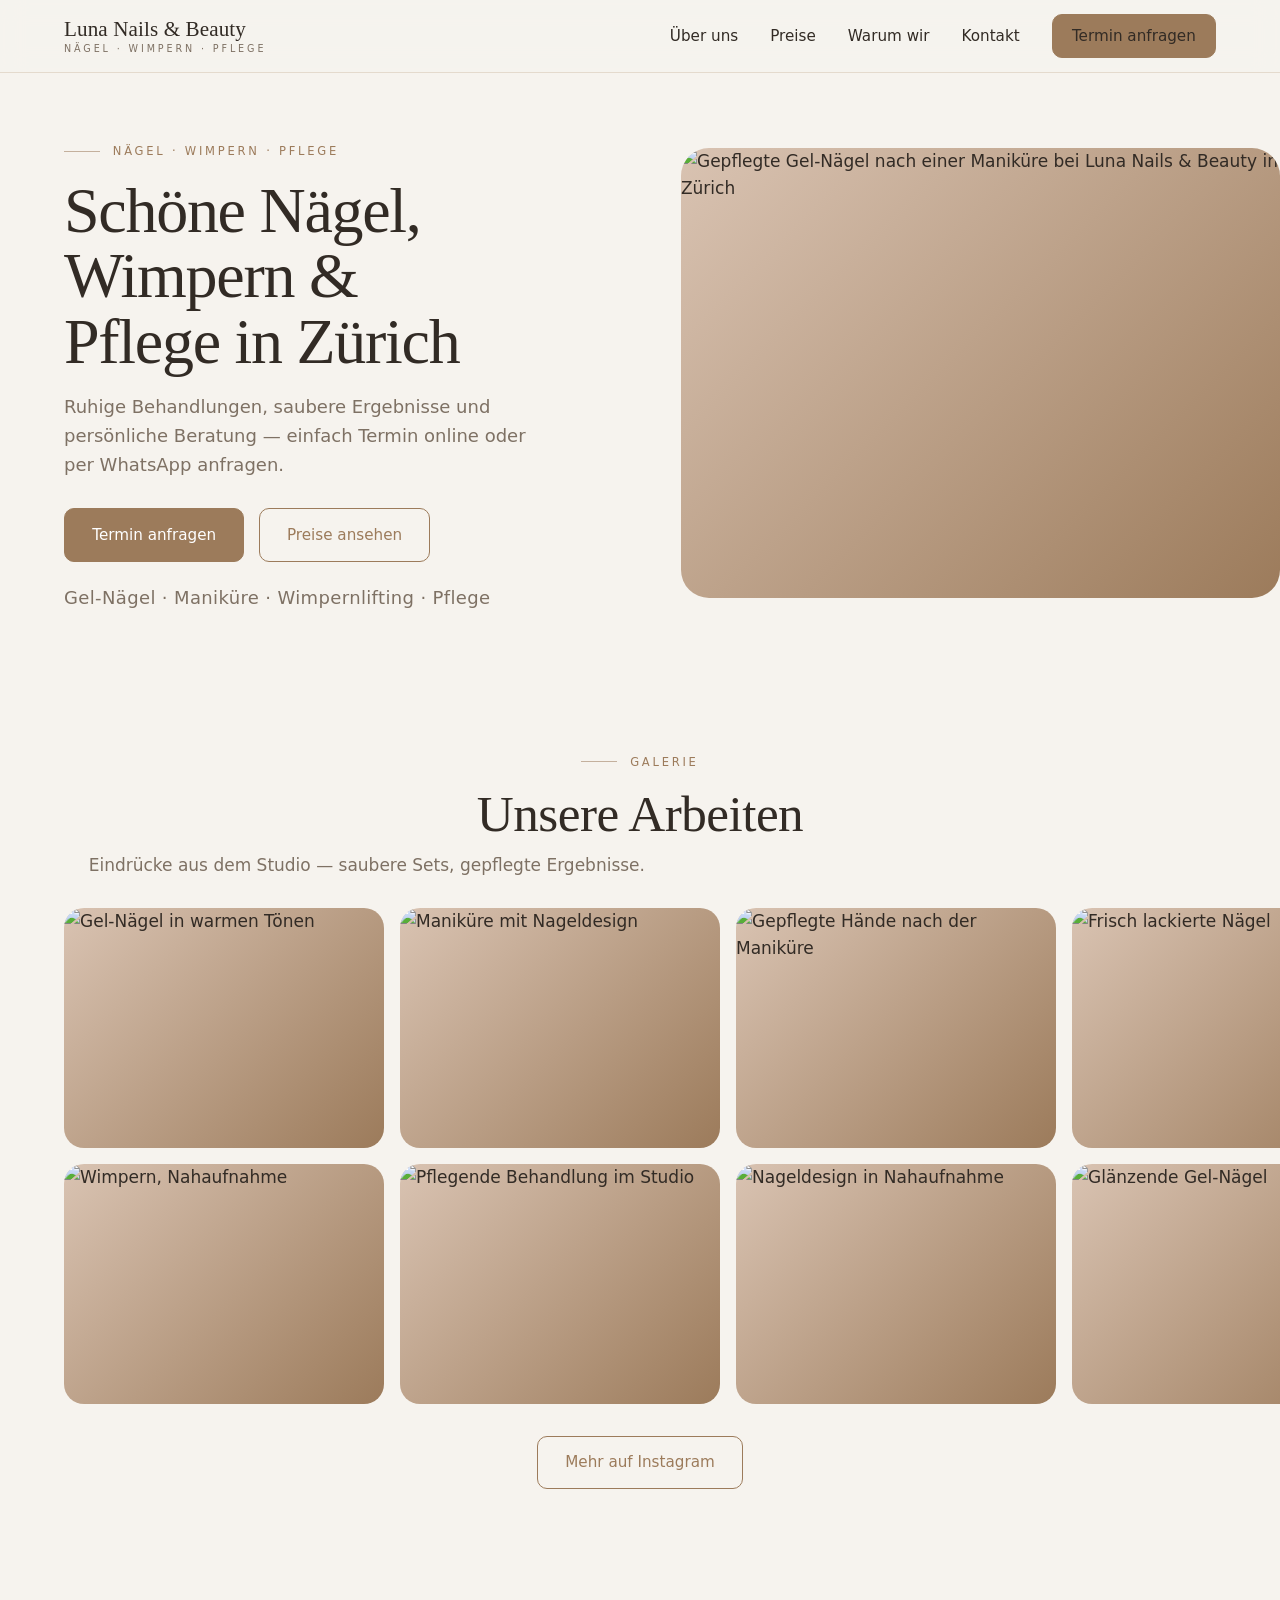
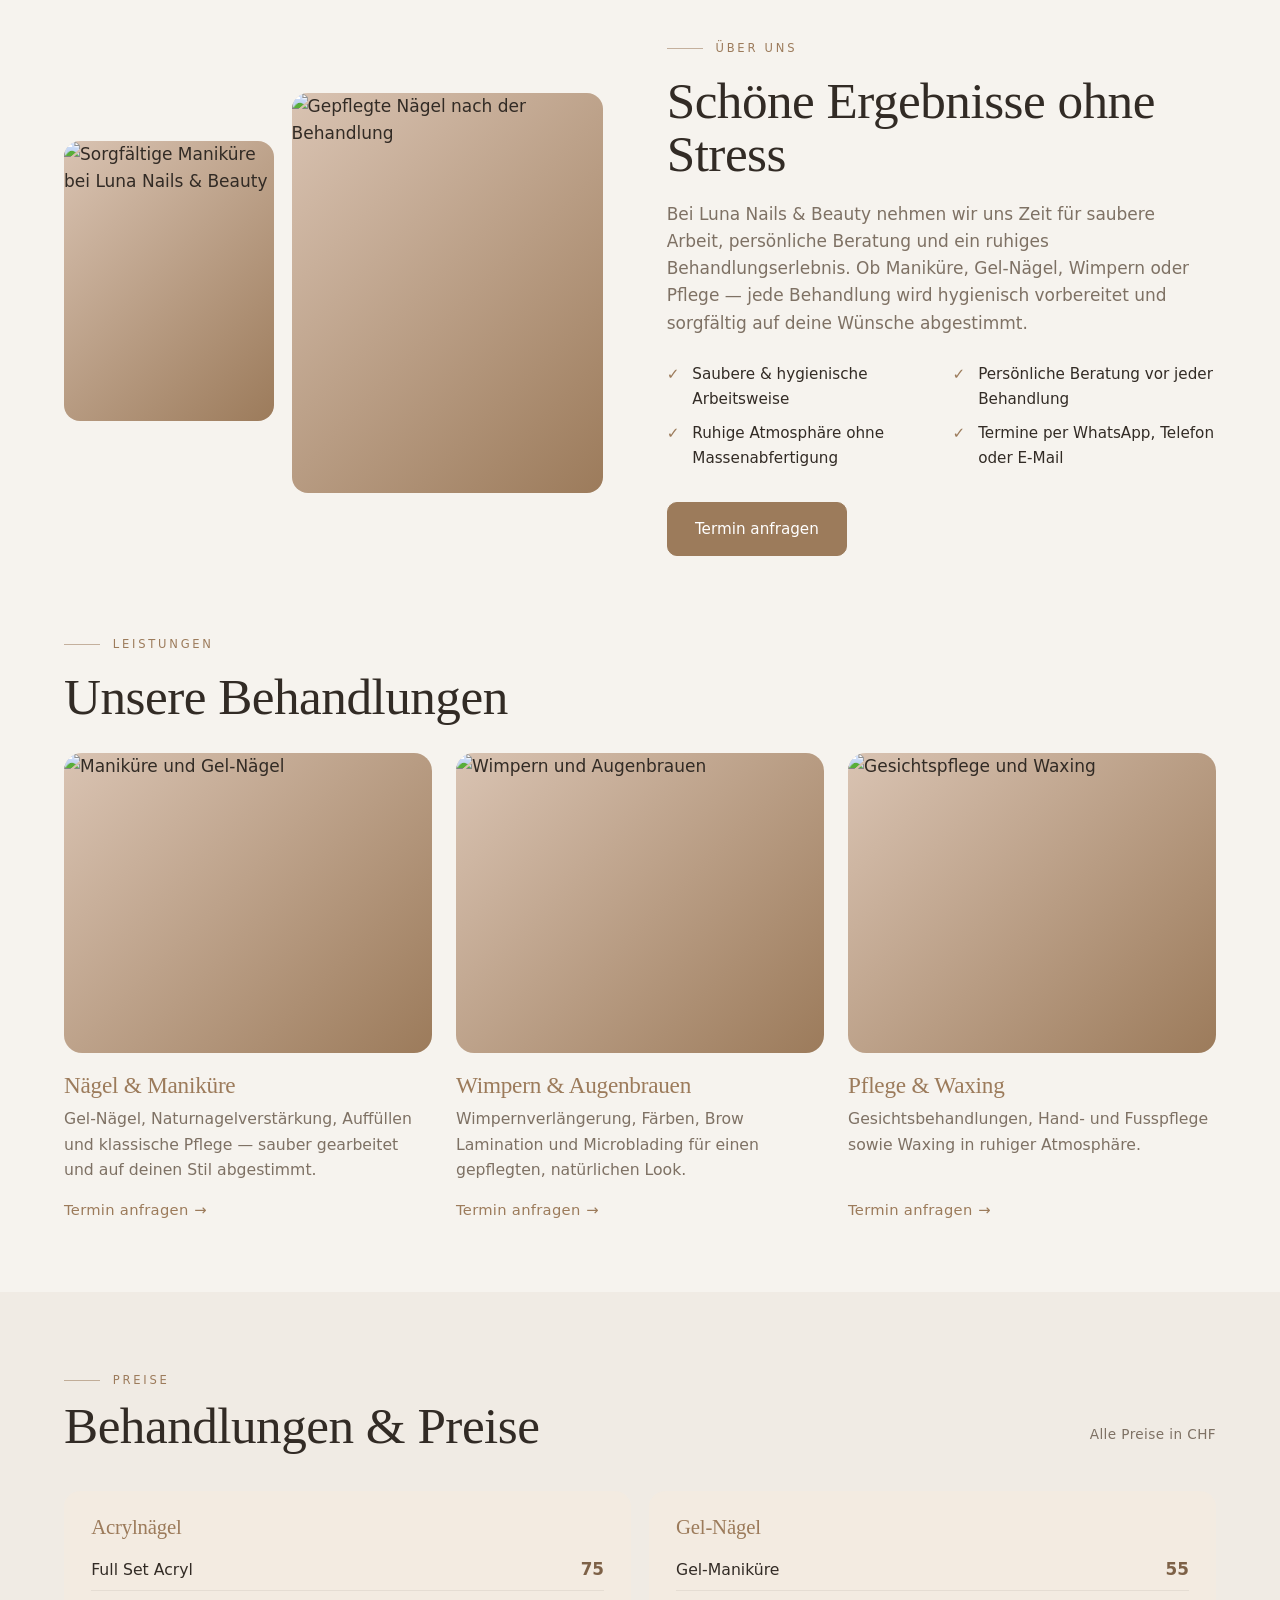
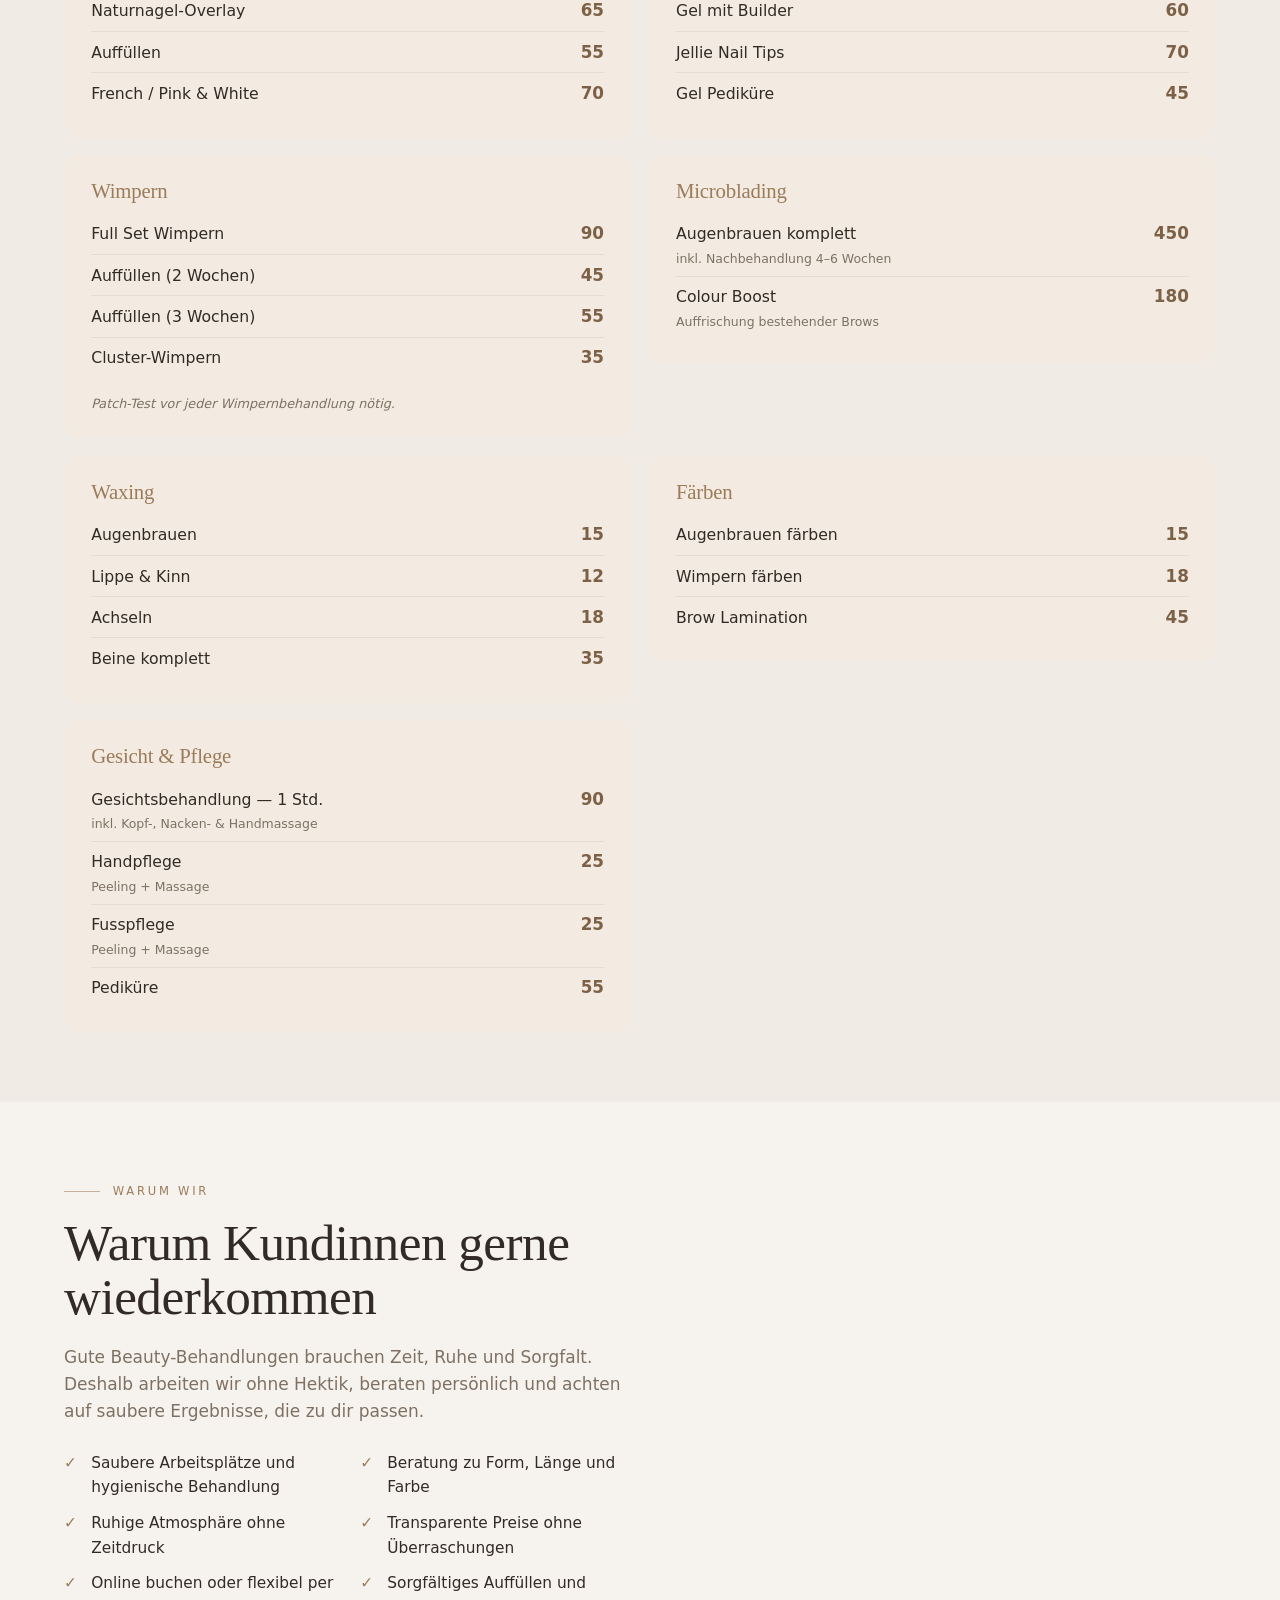
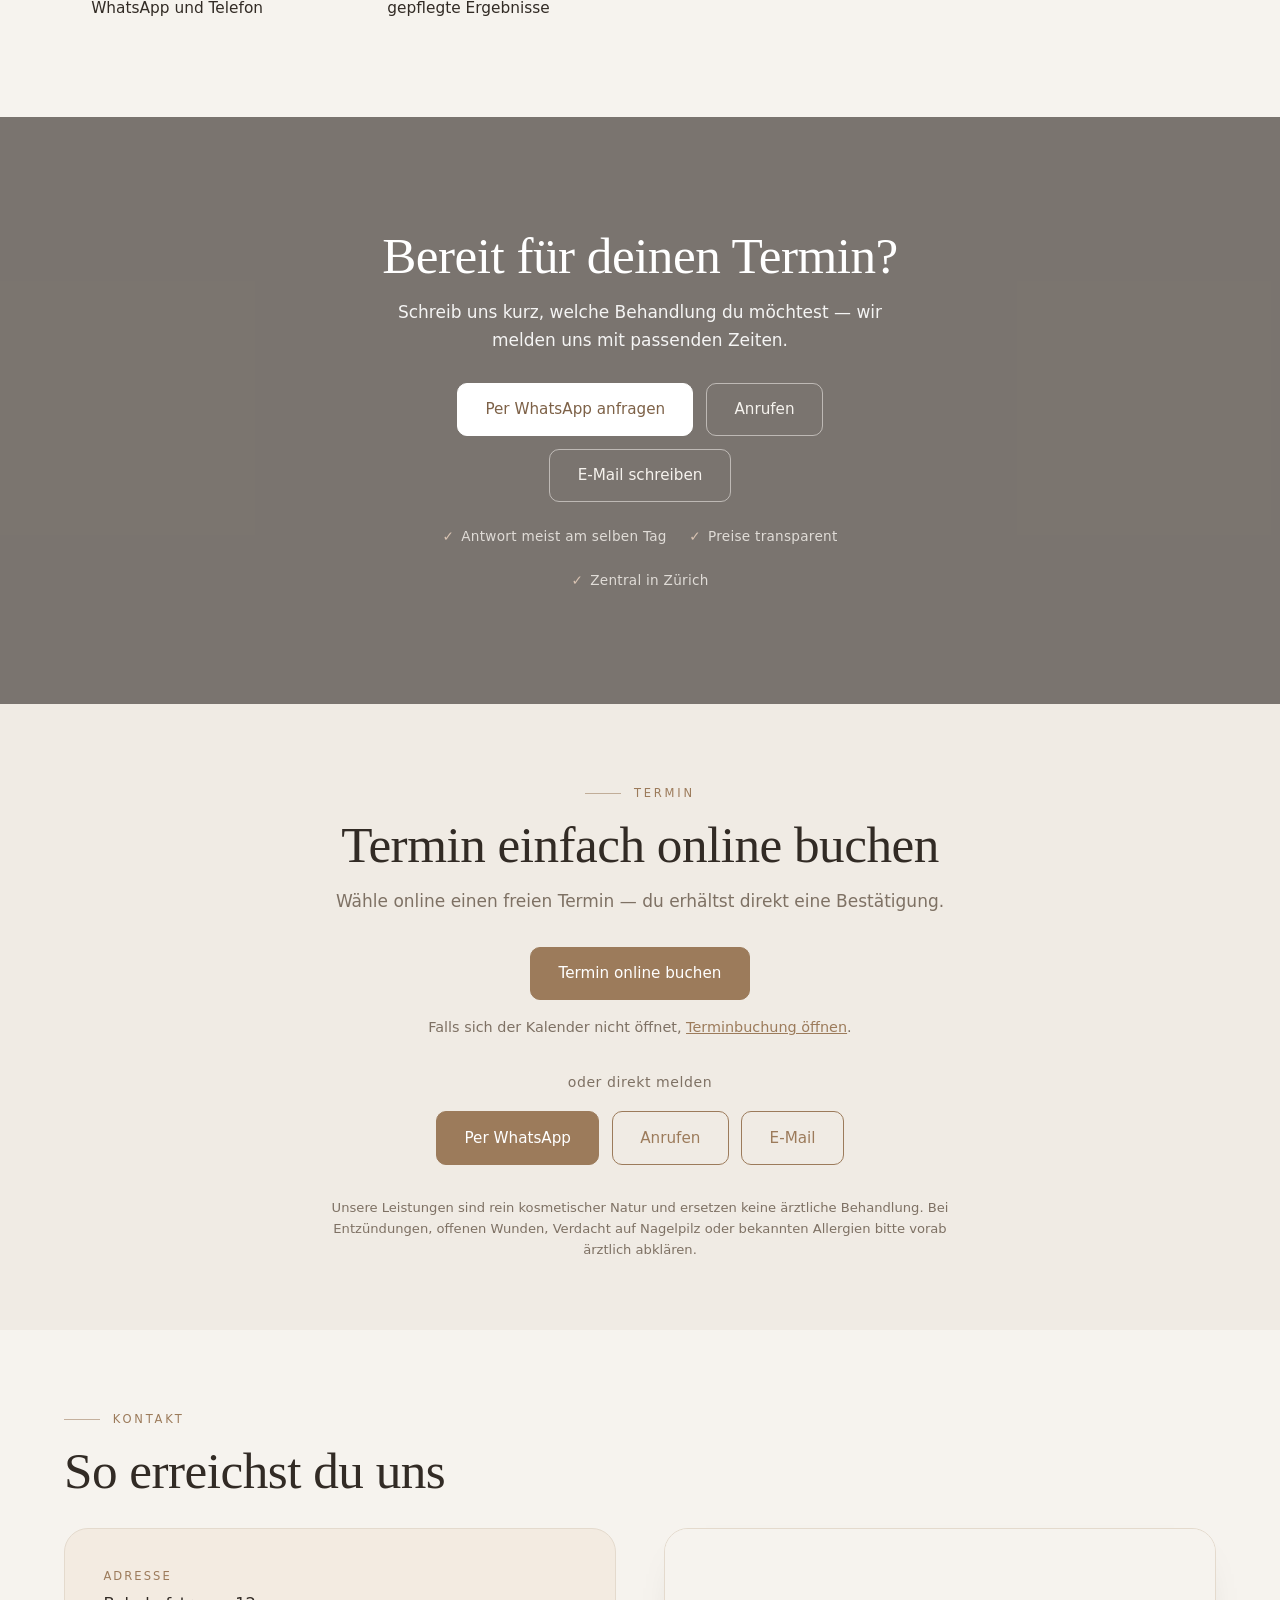
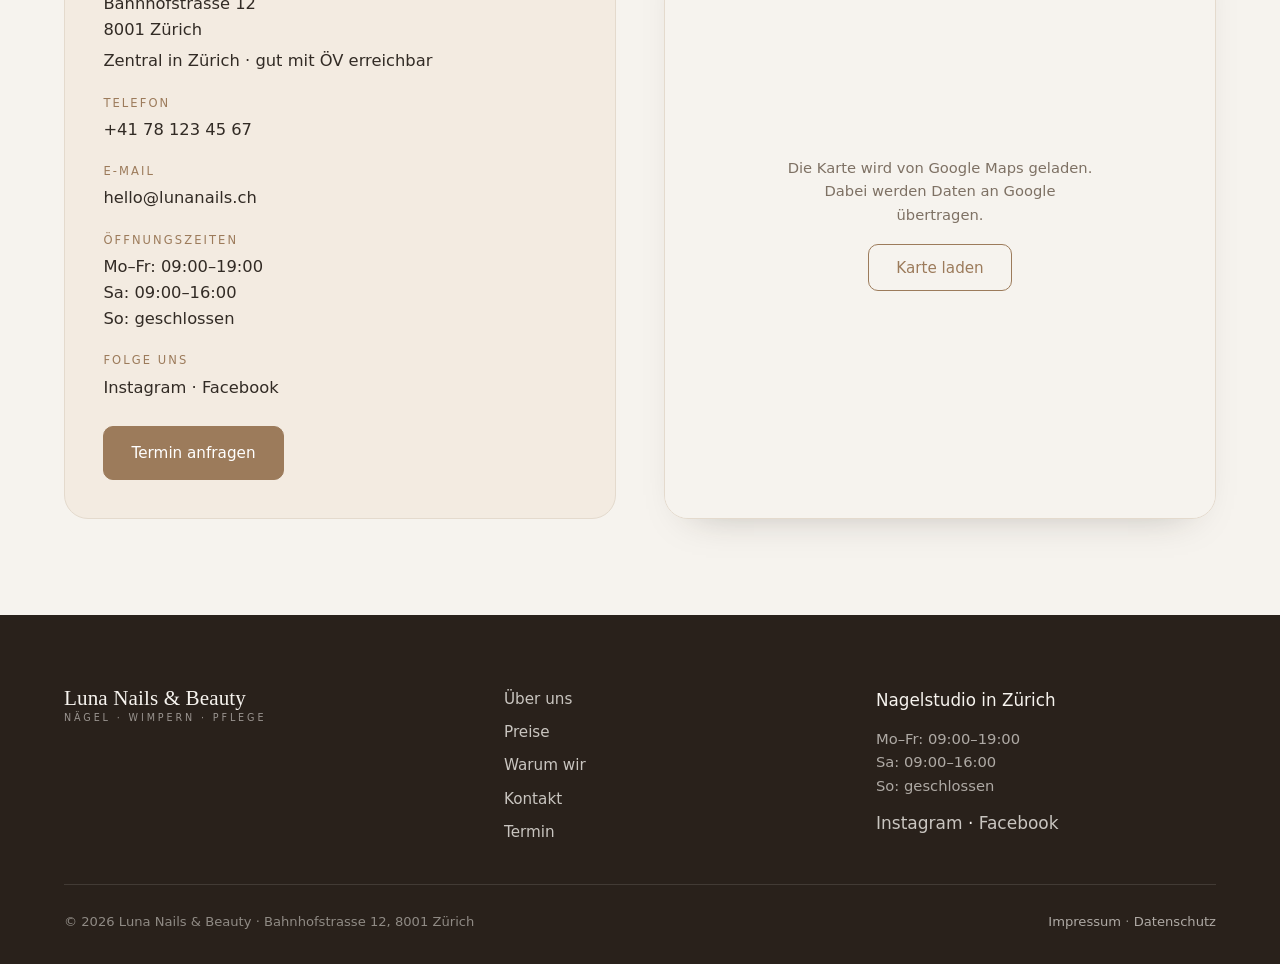
==== commit 6ecf8997: "polish: kompakter, professioneller, verkaufsstärker (Stil beibehalten) - Spacing global reduziert (-" ====
--- a/index.html
+++ b/index.html
@@ -52,30 +52,27 @@
     </div>
   </section>
 
-  <!-- ===== FOTO-MARQUEE ===== -->
+  <!-- ===== GALERIE ===== -->
   <section class="gallery" id="galerie" aria-label="Galerie unserer Arbeiten">
-    <div class="wrap section-head center-head">
-      <span class="eyebrow">Galerie</span>
-      <h2>Unsere Arbeiten</h2>
-      <p>Eindrücke aus dem Studio — frische Sets, saubere Ergebnisse. Mehr Looks auf Instagram.</p>
-    </div>
-    <div class="marquee-row">
-      <div class="marquee-track row-a">
-        <img src="https://images.unsplash.com/photo-1604654894610-df63bc536371?w=420&q=70" width="420" height="300" loading="lazy" decoding="async" alt="Gel-Nägel in warmen Tönen" />
-        <img src="https://images.unsplash.com/photo-1632345031435-8727f6897d53?w=420&q=70" width="420" height="300" loading="lazy" decoding="async" alt="Maniküre mit Nageldesign" />
-        <img src="https://images.unsplash.com/photo-1607779097040-26e80aa78e66?w=420&q=70" width="420" height="300" loading="lazy" decoding="async" alt="Hände nach der Maniküre" />
-        <img src="https://images.unsplash.com/photo-1610992015732-2449b76344bc?w=420&q=70" width="420" height="300" loading="lazy" decoding="async" alt="Frisch lackierte Nägel" />
-        <img src="https://images.unsplash.com/photo-1487412947147-5cebf100ffc2?w=420&q=70" width="420" height="300" loading="lazy" decoding="async" alt="Wimpern, Nahaufnahme" />
-        <!-- Wiederholung für nahtlose Schleife -->
-        <img src="https://images.unsplash.com/photo-1604654894610-df63bc536371?w=420&q=70" width="420" height="300" loading="lazy" decoding="async" alt="" />
-        <img src="https://images.unsplash.com/photo-1632345031435-8727f6897d53?w=420&q=70" width="420" height="300" loading="lazy" decoding="async" alt="" />
-        <img src="https://images.unsplash.com/photo-1607779097040-26e80aa78e66?w=420&q=70" width="420" height="300" loading="lazy" decoding="async" alt="" />
-        <img src="https://images.unsplash.com/photo-1610992015732-2449b76344bc?w=420&q=70" width="420" height="300" loading="lazy" decoding="async" alt="" />
-        <img src="https://images.unsplash.com/photo-1487412947147-5cebf100ffc2?w=420&q=70" width="420" height="300" loading="lazy" decoding="async" alt="" />
-      </div>
-    </div>
-    <div class="wrap gallery-cta">
-      <a class="btn btn-outline" href="https://instagram.com/lunanails" data-ig target="_blank" rel="noopener">Mehr auf Instagram</a>
+    <div class="wrap">
+      <div class="section-head">
+        <span class="eyebrow">Galerie</span>
+        <h2>Unsere Arbeiten</h2>
+        <p>Eindrücke aus dem Studio — saubere Sets, gepflegte Ergebnisse.</p>
+      </div>
+      <div class="gallery-grid">
+        <img src="https://images.unsplash.com/photo-1604654894610-df63bc536371?w=600&q=75" width="600" height="450" loading="lazy" decoding="async" alt="Gel-Nägel in warmen Tönen" />
+        <img src="https://images.unsplash.com/photo-1632345031435-8727f6897d53?w=600&q=75" width="600" height="450" loading="lazy" decoding="async" alt="Maniküre mit Nageldesign" />
+        <img src="https://images.unsplash.com/photo-1607779097040-26e80aa78e66?w=600&q=75" width="600" height="450" loading="lazy" decoding="async" alt="Gepflegte Hände nach der Maniküre" />
+        <img src="https://images.unsplash.com/photo-1610992015732-2449b76344bc?w=600&q=75" width="600" height="450" loading="lazy" decoding="async" alt="Frisch lackierte Nägel" />
+        <img src="https://images.unsplash.com/photo-1487412947147-5cebf100ffc2?w=600&q=75" width="600" height="450" loading="lazy" decoding="async" alt="Wimpern, Nahaufnahme" />
+        <img src="https://images.unsplash.com/photo-1570172619644-dfd03ed5d881?w=600&q=75" width="600" height="450" loading="lazy" decoding="async" alt="Pflegende Behandlung im Studio" />
+        <img src="https://images.unsplash.com/photo-1632345031435-8727f6897d53?w=601&q=75" width="600" height="450" loading="lazy" decoding="async" alt="Nageldesign in Nahaufnahme" />
+        <img src="https://images.unsplash.com/photo-1610992015732-2449b76344bc?w=601&q=75" width="600" height="450" loading="lazy" decoding="async" alt="Glänzende Gel-Nägel" />
+      </div>
+      <div class="gallery-cta">
+        <a class="btn btn-outline" href="https://instagram.com/lunanails" data-ig target="_blank" rel="noopener">Mehr auf Instagram</a>
+      </div>
     </div>
   </section>
 
@@ -113,16 +110,19 @@
           <div class="service-img"><img src="https://images.unsplash.com/photo-1610992015732-2449b76344bc?w=600&q=80" width="600" height="800" loading="lazy" decoding="async" alt="Maniküre und Gel-Nägel" /></div>
           <h3>Nägel &amp; Maniküre</h3>
           <p>Gel-Nägel, Naturnagelverstärkung, Auffüllen und klassische Pflege — sauber gearbeitet und auf deinen Stil abgestimmt.</p>
+          <a href="#termin" class="service-link">Termin anfragen <span aria-hidden="true">→</span></a>
         </article>
         <article class="service-card">
           <div class="service-img"><img src="https://images.unsplash.com/photo-1487412947147-5cebf100ffc2?w=600&q=80" width="600" height="800" loading="lazy" decoding="async" alt="Wimpern und Augenbrauen" /></div>
           <h3>Wimpern &amp; Augenbrauen</h3>
           <p>Wimpernverlängerung, Färben, Brow Lamination und Microblading für einen gepflegten, natürlichen Look.</p>
+          <a href="#termin" class="service-link">Termin anfragen <span aria-hidden="true">→</span></a>
         </article>
         <article class="service-card">
           <div class="service-img"><img src="https://images.unsplash.com/photo-1570172619644-dfd03ed5d881?w=600&q=80" width="600" height="800" loading="lazy" decoding="async" alt="Gesichtspflege und Waxing" /></div>
           <h3>Pflege &amp; Waxing</h3>
           <p>Gesichtsbehandlungen, Hand- und Fusspflege sowie Waxing in ruhiger Atmosphäre.</p>
+          <a href="#termin" class="service-link">Termin anfragen <span aria-hidden="true">→</span></a>
         </article>
       </div>
     </div>
@@ -239,8 +239,17 @@
     <img class="cta-bg" src="https://images.unsplash.com/photo-1607779097040-26e80aa78e66?w=1600&q=80" width="1600" height="900" loading="lazy" decoding="async" alt="" />
     <div class="cta-inner">
       <h2>Bereit für deinen Termin?</h2>
-      <p>Schreib uns kurz, welche Behandlung du möchtest — wir finden gemeinsam einen passenden Termin.</p>
-      <a href="#termin" class="btn btn-light">Termin anfragen</a>
+      <p>Schreib uns kurz, welche Behandlung du möchtest — wir melden uns mit passenden Zeiten.</p>
+      <div class="cta-actions">
+        <a class="btn btn-light" href="https://wa.me/41781234567?text=Hallo%20Luna%20Nails%20%26%20Beauty%2C%20ich%20m%C3%B6chte%20gerne%20einen%20Termin%20anfragen." data-wa target="_blank" rel="noopener">Per WhatsApp anfragen</a>
+        <a class="btn btn-on-dark" href="tel:+41781234567" data-tel>Anrufen</a>
+        <a class="btn btn-on-dark" href="mailto:hello@lunanails.ch" data-mail>E-Mail schreiben</a>
+      </div>
+      <div class="cta-hints">
+        <span>Antwort meist am selben Tag</span>
+        <span>Preise transparent</span>
+        <span>Zentral in Zürich</span>
+      </div>
     </div>
   </section>
 
--- a/styles.css
+++ b/styles.css
@@ -13,8 +13,8 @@
   --gold: #c79a4a;
   --serif: 'Baskervville', Georgia, serif;
   --sans: 'Jost', system-ui, sans-serif;
-  --sec: clamp(3.5rem, 6vw, 6.875rem);
-  --nav-h: 76px;
+  --sec: clamp(3.5rem, 5.5vw, 5.6rem);
+  --nav-h: 72px;
 }
 * { box-sizing: border-box; margin: 0; padding: 0; }
 html { scroll-behavior: smooth; scroll-padding-top: 110px; }
@@ -24,7 +24,8 @@
   color: var(--ink);
   background: var(--cream);
   font-weight: 400;
-  line-height: 1.7;
+  font-size: 1.0625rem;
+  line-height: 1.6;
   -webkit-font-smoothing: antialiased;
   overflow-x: hidden;
 }
@@ -35,13 +36,14 @@
 
 h1, h2, h3 { font-family: var(--serif); font-weight: 400; line-height: 1.12; letter-spacing: -.01em; color: var(--ink); }
 h1 { font-size: clamp(2.4rem, 5vw, 4rem); }
-h2 { font-size: clamp(1.9rem, 3.6vw, 2.9rem); }
-h3 { font-size: 1.5rem; }
+h2 { font-size: clamp(2rem, 4vw, 3.4rem); line-height: 1.04; }
+h3 { font-size: 1.45rem; }
 
 .eyebrow { display: inline-flex; align-items: center; gap: .8rem; font-size: .72rem; letter-spacing: .24em; text-transform: uppercase; color: var(--taupe); font-weight: 500; margin-bottom: 1rem; }
 .eyebrow::before { content: ''; width: 36px; height: 1px; background: var(--taupe); opacity: .55; }
 
-.section-head { margin-bottom: 2.6rem; }
+.section-head { margin-bottom: 1.9rem; }
+.section-head p { color: var(--muted); margin-top: .7rem; max-width: 56ch; }
 
 /* ===== Buttons (einheitlich) ===== */
 .btn {
@@ -57,10 +59,12 @@
 .btn-outline:hover { background: var(--taupe); color: #fff; }
 .btn-light { background: #fff; color: var(--taupe-dark); border-color: #fff; }
 .btn-light:hover { background: var(--cream); }
+.btn-on-dark { background: transparent; color: var(--cream); border-color: rgba(246,243,238,.55); }
+.btn-on-dark:hover { background: rgba(246,243,238,.14); color: #fff; }
 
 /* ===== Logo ===== */
 .logo { display: inline-flex; flex-direction: column; line-height: 1.05; }
-.logo-name { font-family: var(--serif); font-size: 1.5rem; letter-spacing: .005em; color: var(--ink); }
+.logo-name { font-family: var(--serif); font-size: 1.32rem; letter-spacing: .005em; color: var(--ink); }
 .logo-sub { font-size: .6rem; letter-spacing: .3em; color: var(--muted); margin-top: .25rem; }
 .logo-light .logo-name { color: var(--cream); }
 .logo-light .logo-sub { color: rgba(246,243,238,.55); }
@@ -75,24 +79,22 @@
 
 /* ===== Hero ===== */
 .hero { background: var(--cream); }
-.hero-inner { display: grid; grid-template-columns: 48% 52%; gap: clamp(2rem, 5vw, 4.5rem); align-items: center; min-height: min(700px, calc(100vh - var(--nav-h))); padding: clamp(1.5rem, 4vh, 3rem) 0; }
+.hero-inner { display: grid; grid-template-columns: 48% 52%; gap: clamp(2rem, 5vw, 4.5rem); align-items: center; min-height: min(600px, calc(85vh - var(--nav-h))); padding: clamp(1.5rem, 4vh, 3rem) 0; }
 .hero-text { max-width: 32rem; }
 .hero-text .eyebrow { margin-bottom: 1.1rem; }
-.hero-text h1 { font-size: clamp(2.6rem, 4.6vw, 4.4rem); line-height: 1.08; letter-spacing: -.015em; margin-bottom: 1.25rem; max-width: 13ch; }
-.hero-text p { color: var(--muted); font-size: 1.125rem; line-height: 1.65; max-width: 42ch; }
-.hero-cta { display: flex; gap: .9rem; flex-wrap: wrap; margin: 2rem 0 1.5rem; }
+.hero-text h1 { font-size: clamp(2.6rem, 5vw, 4.75rem); line-height: 1.02; letter-spacing: -.02em; margin-bottom: 1.2rem; max-width: 13ch; }
+.hero-text p { color: var(--muted); font-size: 1.125rem; line-height: 1.6; max-width: 42ch; }
+.hero-cta { display: flex; gap: .9rem; flex-wrap: wrap; margin: 1.8rem 0 1.4rem; }
 .hero-trust { font-size: .9rem; color: var(--muted); letter-spacing: .02em; }
-.hero-media img { width: 100%; height: clamp(440px, 56vh, 600px); object-fit: cover; object-position: center 55%; border-radius: 32px; display: block; }
+.hero-media img { width: 100%; height: clamp(420px, 50vh, 540px); object-fit: cover; object-position: center 50%; border-radius: 28px; display: block; }
 
 /* ===== Foto-Marquee ===== */
-.gallery { padding: var(--sec) 0; overflow: hidden; }
-.gallery .section-head { margin-bottom: 2.2rem; }
-.gallery-cta { text-align: center; margin-top: 2.2rem; }
-.marquee-row { overflow: hidden; }
-.marquee-track { display: flex; gap: 1rem; width: max-content; }
-.marquee-track img { width: 230px; height: 165px; object-fit: cover; border-radius: 14px; flex: 0 0 auto; }
-.row-a { animation: slideL 60s linear infinite; }
-@keyframes slideL { from { transform: translateX(0); } to { transform: translateX(-50%); } }
+.gallery { padding: var(--sec) 0; }
+.gallery .section-head { margin-bottom: 1.8rem; text-align: center; }
+.gallery .section-head .eyebrow { justify-content: center; }
+.gallery-grid { display: grid; grid-template-columns: repeat(4, 1fr); gap: 1rem; }
+.gallery-grid img { width: 100%; height: 240px; object-fit: cover; border-radius: 20px; }
+.gallery-cta { text-align: center; margin-top: 2rem; }
 
 /* ===== Über uns ===== */
 .about { padding: var(--sec) 0; }
@@ -108,11 +110,14 @@
 /* ===== Leistungen ===== */
 .services { padding: 0 0 var(--sec); }
 .service-grid { display: grid; grid-template-columns: repeat(3, 1fr); gap: 1.5rem; }
-.service-img { height: 360px; border-radius: 18px; overflow: hidden; }
+.service-card { display: flex; flex-direction: column; }
+.service-img { height: 300px; border-radius: 18px; overflow: hidden; }
 .service-img img { width: 100%; height: 100%; object-fit: cover; transition: transform .5s; }
 .service-card:hover .service-img img { transform: scale(1.04); }
-.service-card h3 { color: var(--taupe); margin: 1.3rem 0 .5rem; }
-.service-card p { color: var(--muted); font-size: .95rem; max-width: 36ch; }
+.service-card h3 { color: var(--taupe); margin: 1.2rem 0 .5rem; }
+.service-card p { color: var(--muted); font-size: .98rem; flex: 1; }
+.service-link { display: inline-flex; align-items: center; gap: .35rem; margin-top: 1rem; color: var(--taupe); font-weight: 500; font-size: .92rem; letter-spacing: .02em; transition: gap .2s, color .2s; }
+.service-link:hover { color: var(--taupe-dark); gap: .6rem; }
 
 /* ===== Preise (kompakt) ===== */
 .prices { padding: var(--sec) 0; background: var(--cream-2); }
@@ -145,7 +150,11 @@
 .cta::after { content: ''; position: absolute; inset: 0; background: rgba(41,33,27,.6); z-index: 1; }
 .cta-inner { position: relative; z-index: 2; max-width: 680px; margin: 0 auto; padding: 0 5vw; }
 .cta-inner h2 { color: #fff; }
-.cta-inner p { margin: 1.2rem 0 2rem; opacity: .92; }
+.cta-inner p { margin: 1.1rem 0 1.8rem; opacity: .92; }
+.cta-actions { display: flex; gap: .8rem; justify-content: center; flex-wrap: wrap; }
+.cta-hints { display: flex; gap: 1.4rem; justify-content: center; flex-wrap: wrap; margin-top: 1.5rem; font-size: .85rem; color: rgba(246,243,238,.82); letter-spacing: .02em; }
+.cta-hints span { display: inline-flex; align-items: center; gap: .45rem; }
+.cta-hints span::before { content: '✓'; color: var(--rose); }
 
 /* ===== Termin (Calendly) ===== */
 .booking { padding: var(--sec) 0; background: var(--cream-2); }
@@ -192,16 +201,16 @@
 /* ===== Kontakt ===== */
 .contact { padding: var(--sec) 0; }
 .contact-grid { display: grid; grid-template-columns: 1fr 1fr; gap: clamp(1.5rem, 4vw, 3rem); margin-bottom: 1.6rem; }
-.contact-info { display: flex; flex-direction: column; gap: 1.4rem; }
+.contact-info { display: flex; flex-direction: column; gap: 1.2rem; background: var(--card); border: 1px solid var(--line); border-radius: 24px; padding: clamp(1.6rem, 3vw, 2.4rem); }
 .ci-row h4 { font-family: var(--sans); font-size: .72rem; letter-spacing: .18em; text-transform: uppercase; color: var(--taupe); font-weight: 500; margin-bottom: .3rem; }
 .ci-row p { color: var(--ink); font-size: 1.02rem; line-height: 1.6; }
 .ci-row a:hover { color: var(--taupe); }
 .hours span { display: block; }
 .contact-info .btn { align-self: flex-start; margin-top: .4rem; }
 .ci-note { color: var(--muted); font-size: .9rem; margin-top: .35rem; }
-.contact-map { border-radius: 18px; overflow: hidden; min-height: 420px; border: 1px solid var(--line); }
-.contact-map iframe { width: 100%; height: 100%; min-height: 420px; border: 0; display: block; filter: grayscale(.12) contrast(.98); }
-.map-consent { min-height: 420px; height: 100%; display: flex; flex-direction: column; align-items: center; justify-content: center; gap: 1.1rem; text-align: center; padding: 2rem; background: var(--cream); }
+.contact-map { border-radius: 24px; overflow: hidden; min-height: 440px; border: 1px solid var(--line); box-shadow: 0 18px 40px -28px rgba(41,33,27,.35); }
+.contact-map iframe { width: 100%; height: 100%; min-height: 440px; border: 0; display: block; filter: grayscale(.12) contrast(.98); }
+.map-consent { min-height: 440px; height: 100%; display: flex; flex-direction: column; align-items: center; justify-content: center; gap: 1.1rem; text-align: center; padding: 2rem; background: var(--cream); }
 .map-consent p { color: var(--muted); max-width: 34ch; font-size: .92rem; }
 
 /* ===== Footer ===== */
@@ -243,6 +252,7 @@
   .hero-text h1 { font-size: clamp(2.4rem, 10vw, 2.9rem); }
   .hero-media img { height: 56vh; max-height: 440px; object-position: center 50%; }
   .about-grid, .why-grid, .price-grid, .service-grid, .contact-grid { grid-template-columns: 1fr; }
+  .gallery-grid { grid-template-columns: repeat(2, 1fr); }
   .about-img-1 { margin-top: 0; height: 220px; }
   .about-img-2 { height: 300px; }
   .trust-list, .checklist { grid-template-columns: 1fr; }
@@ -251,10 +261,9 @@
   .foot-top { grid-template-columns: 1fr 1fr; }
 }
 @media (max-width: 560px) {
-  .calendly-inline-widget { height: 760px; }
-  .booking-primary-actions .btn, .booking-actions .btn { width: 100%; text-align: center; }
+  .booking-primary-actions .btn, .booking-actions .btn, .cta-actions .btn { width: 100%; text-align: center; }
   .foot-top { grid-template-columns: 1fr; }
-  .marquee-track img { width: 170px; height: 125px; }
+  .gallery-grid img { height: 200px; }
 }
 
 @media (prefers-reduced-motion: reduce) {
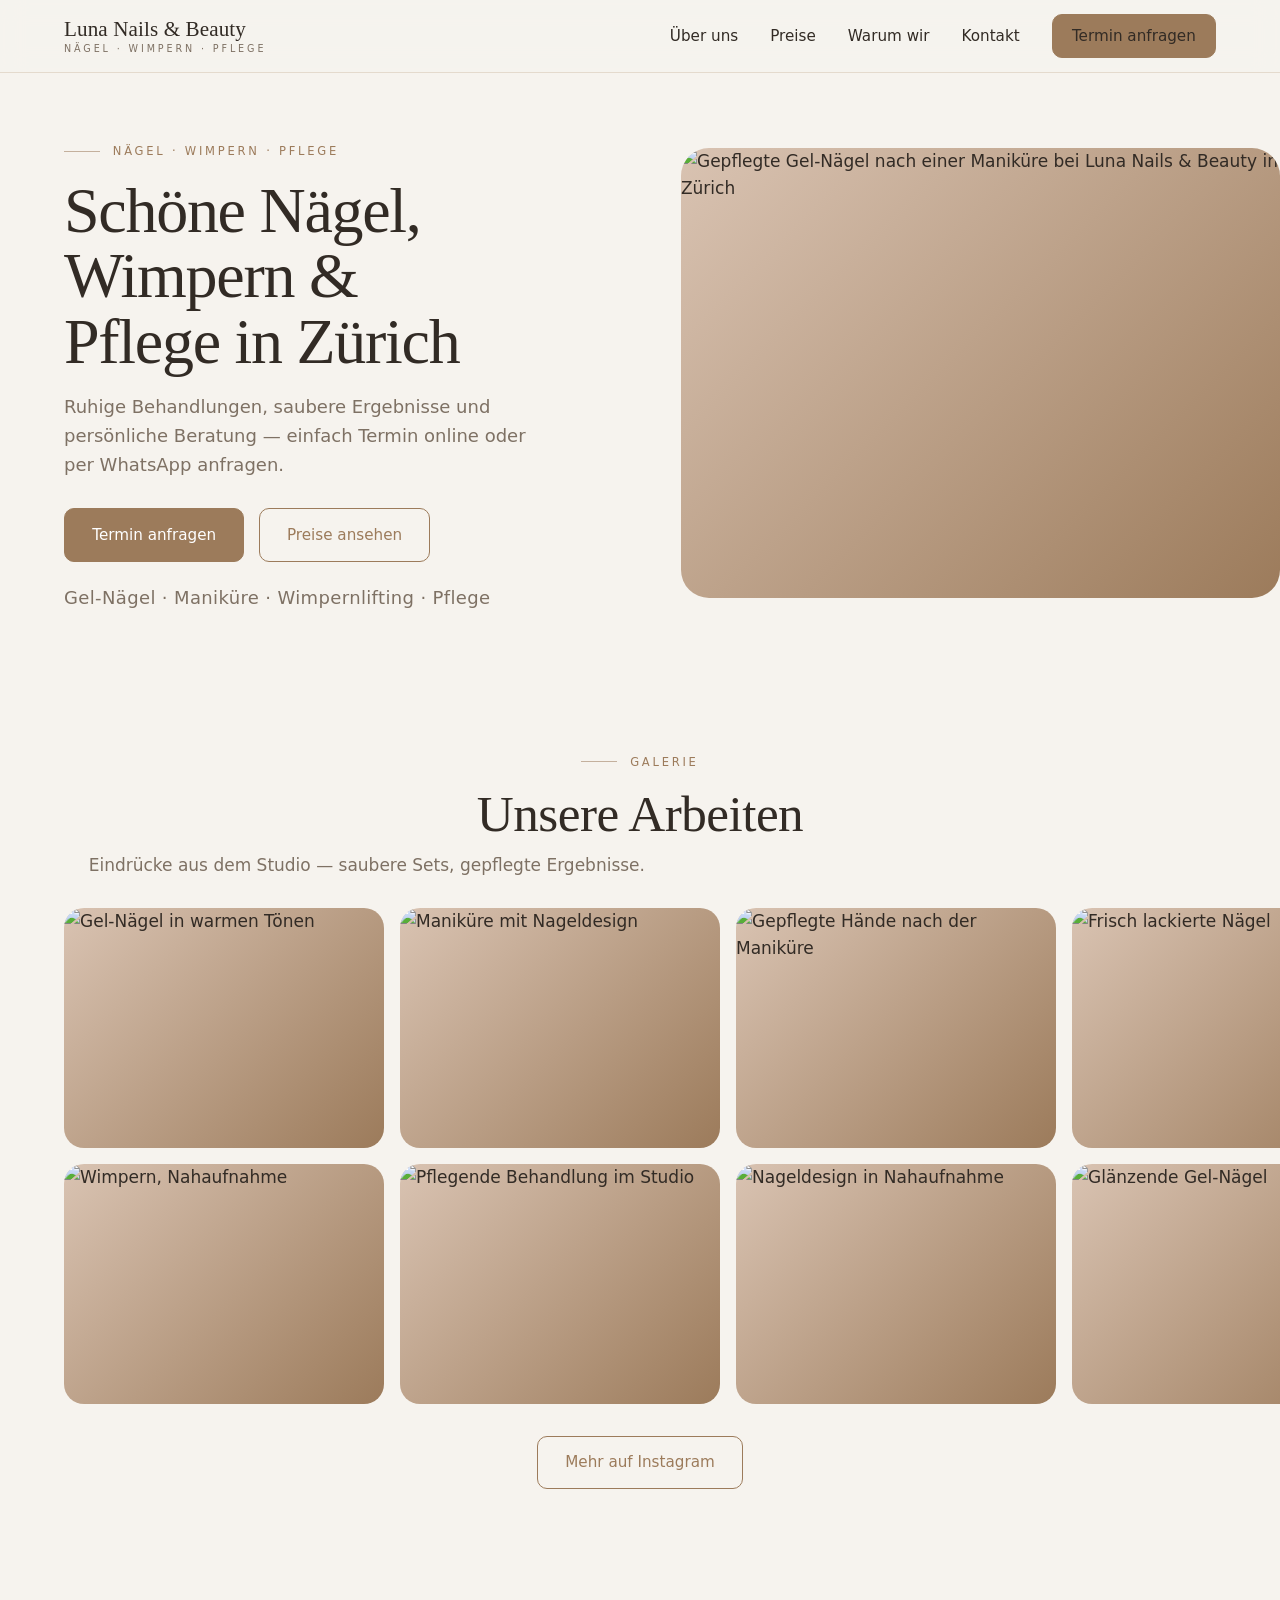
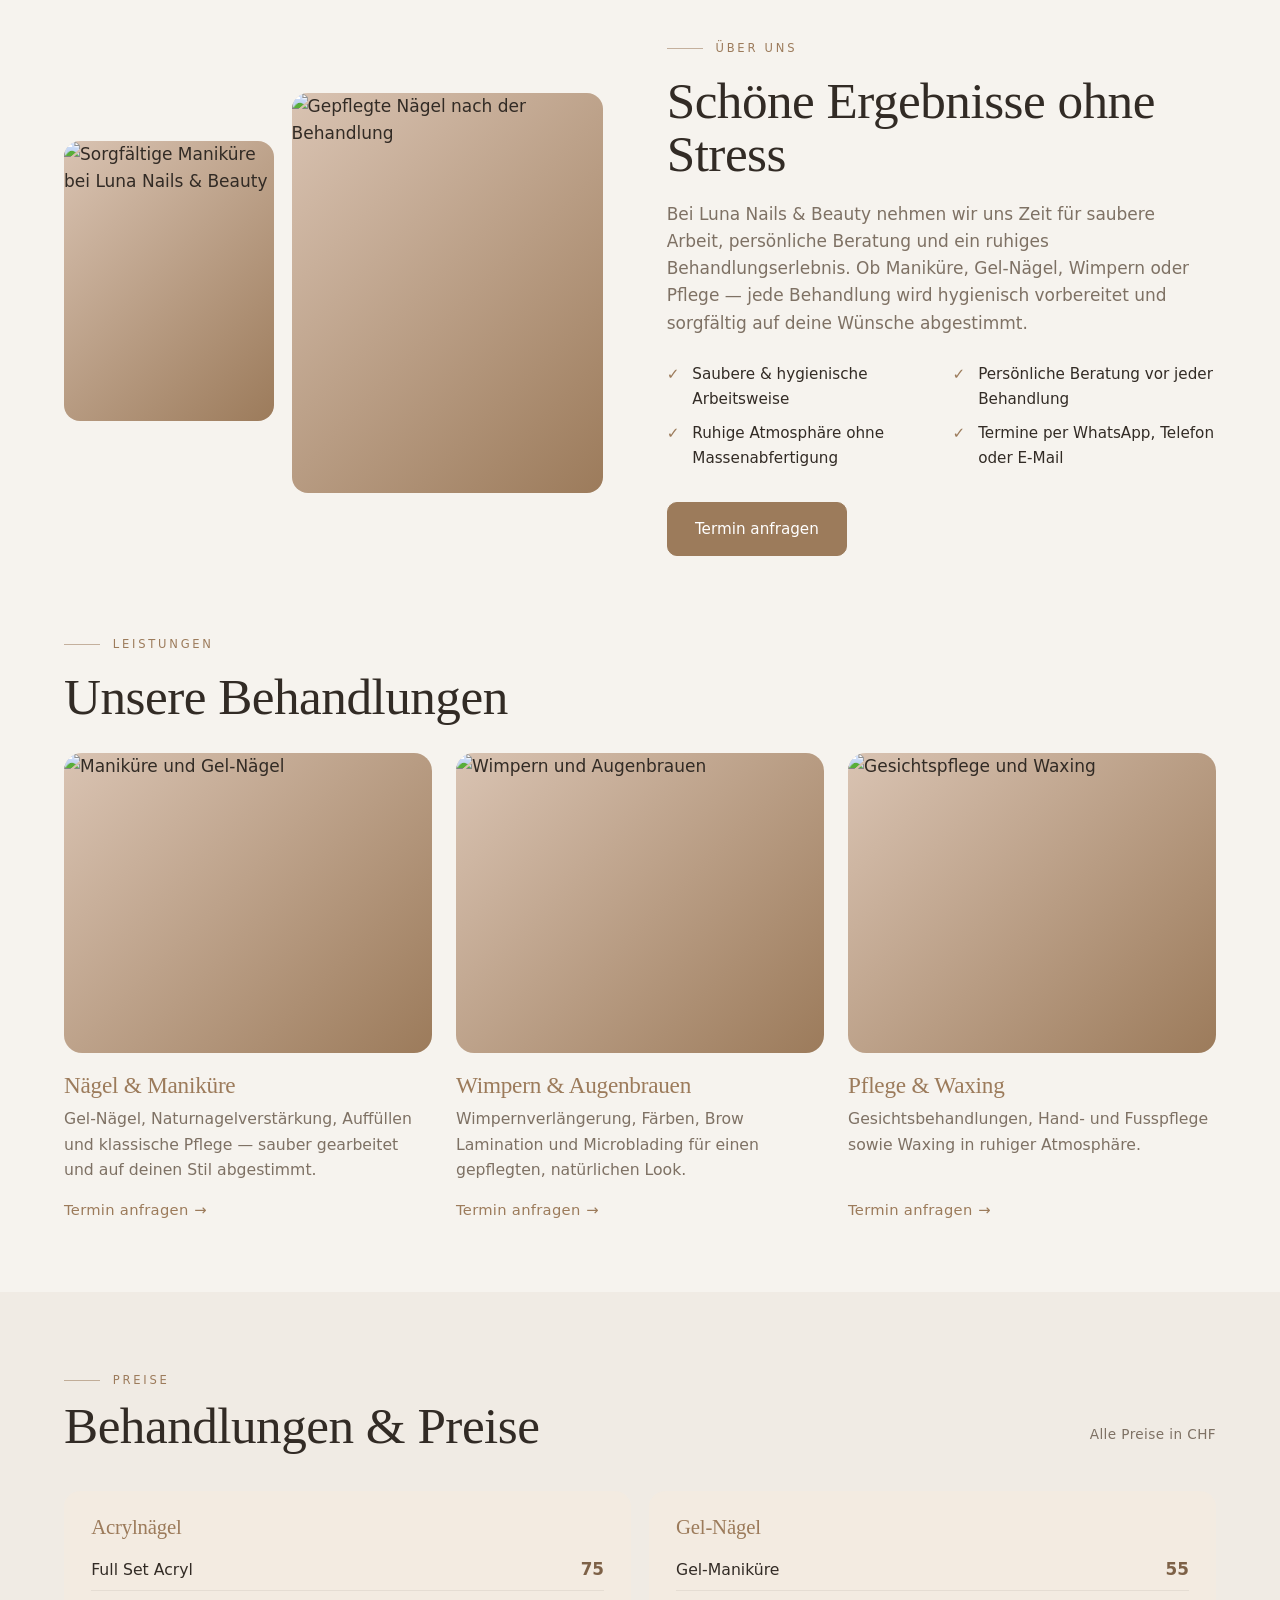
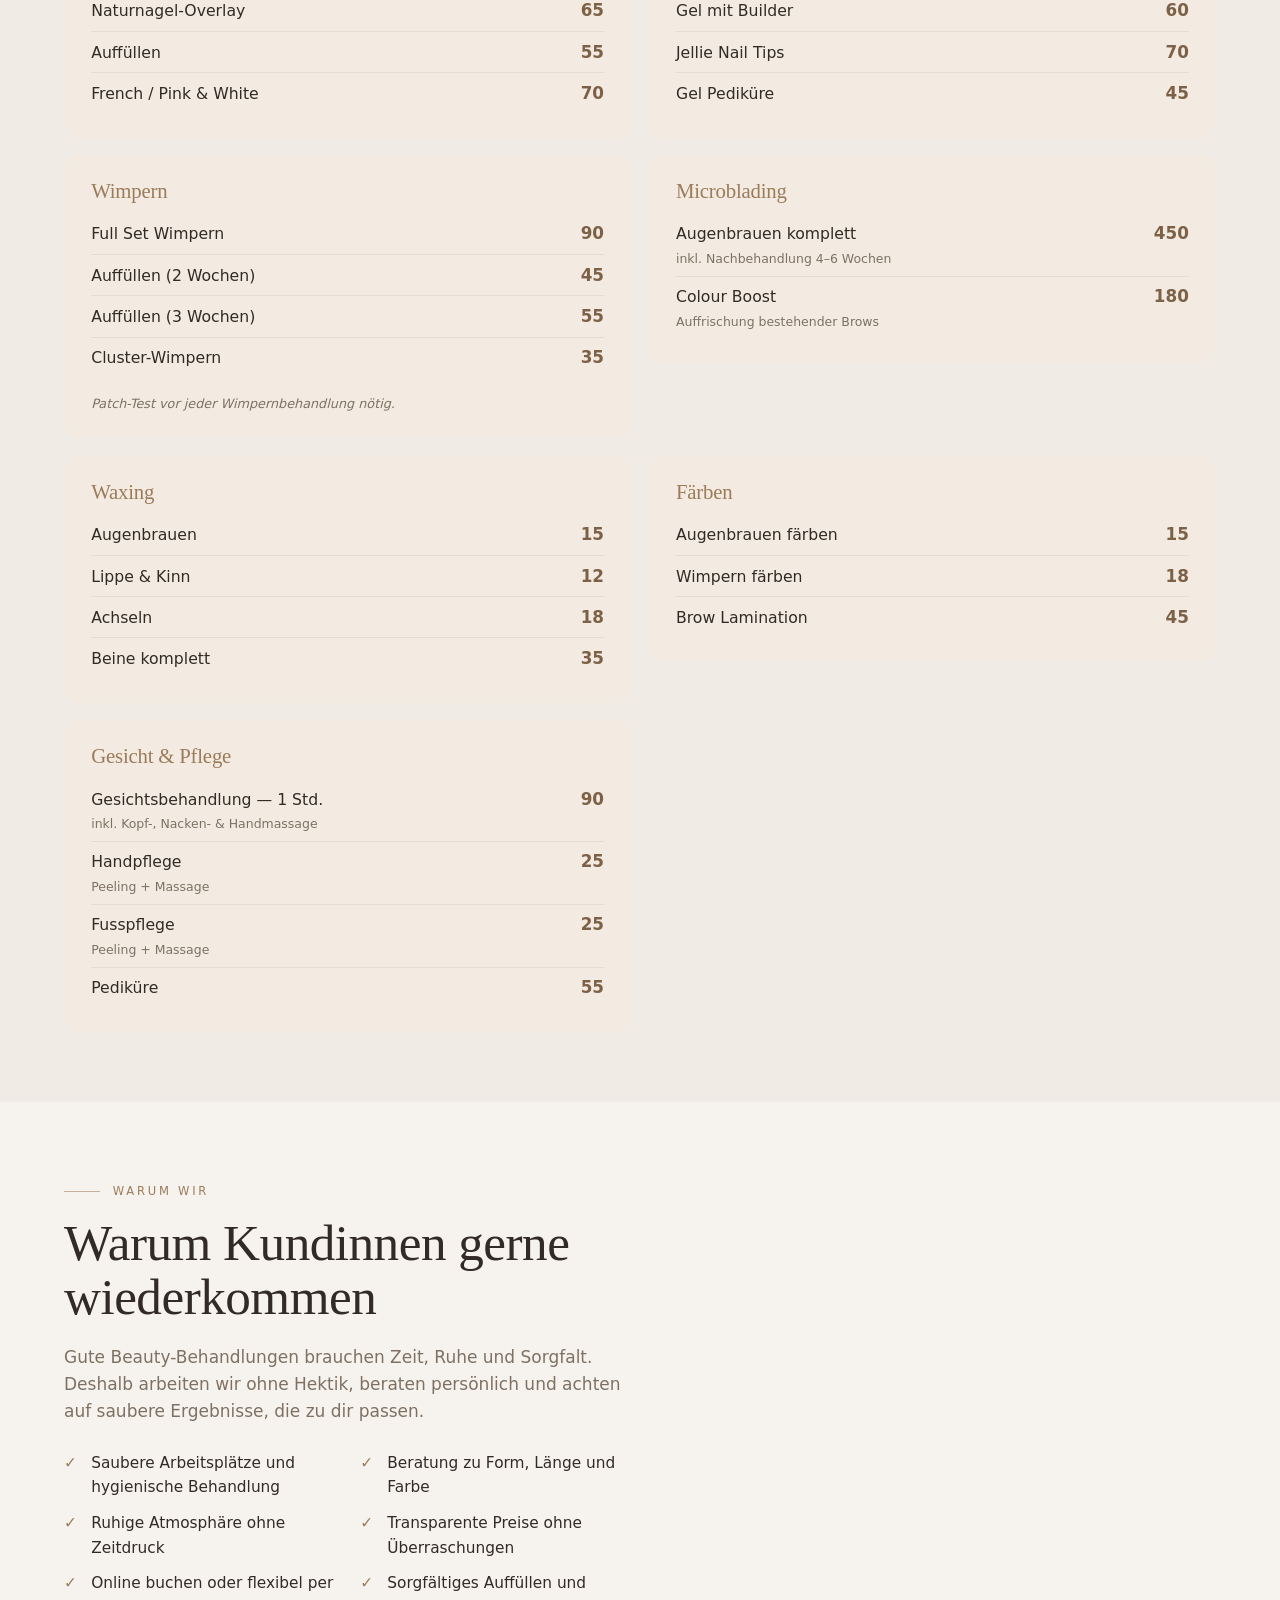
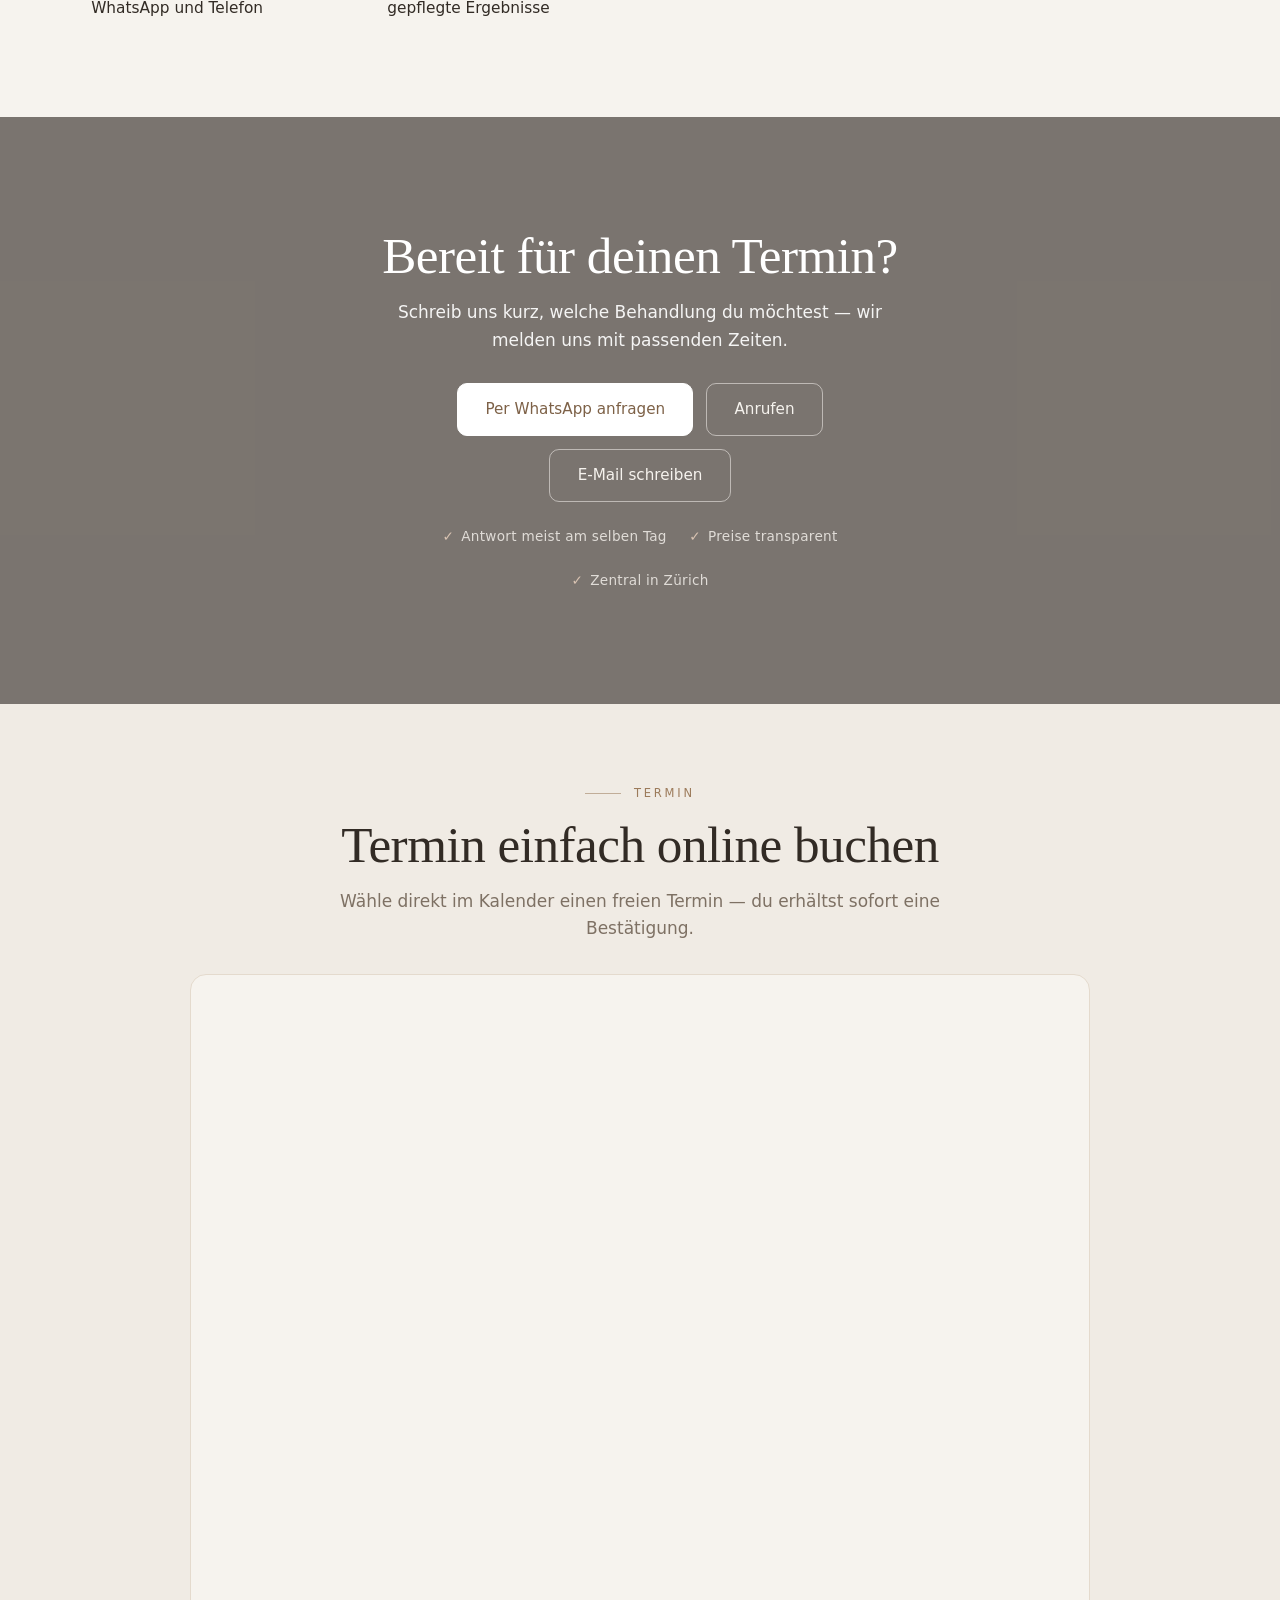
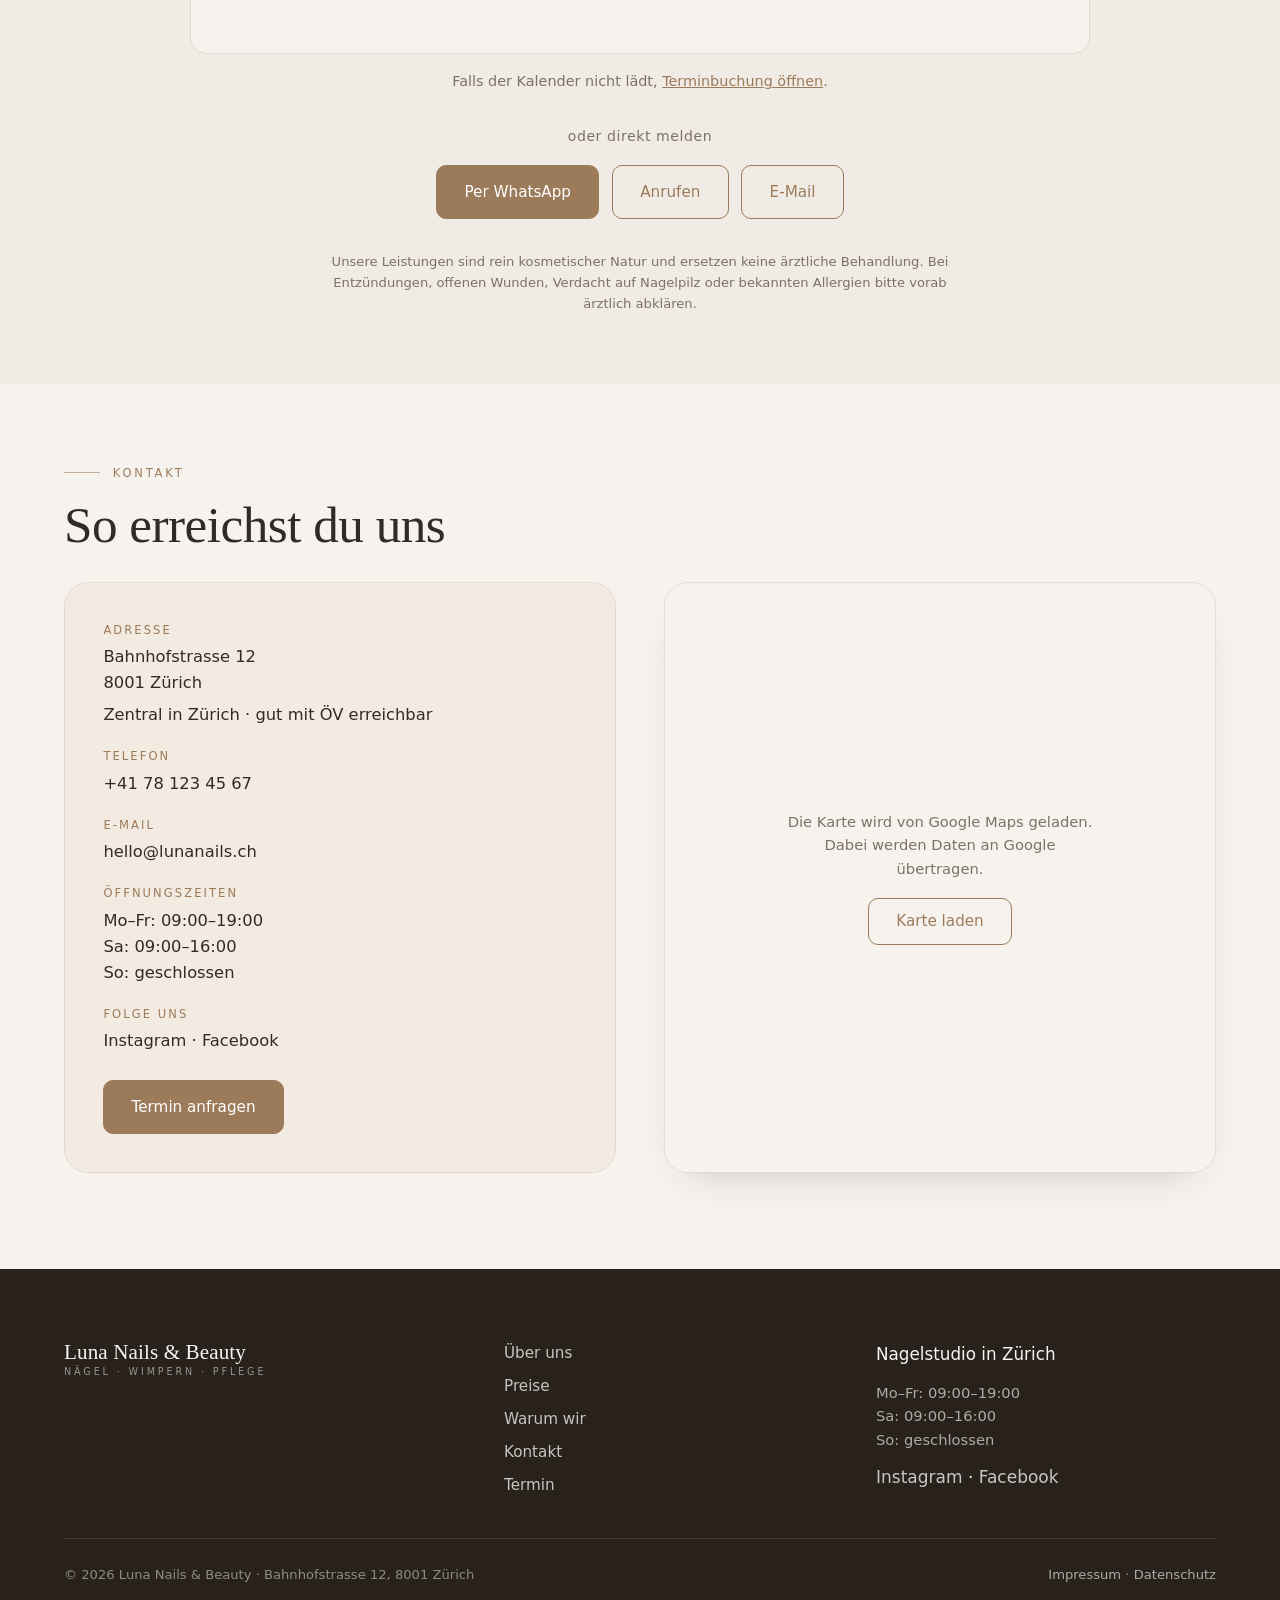
==== commit a69d666f: "feat: Calendly als sichtbaren Inline-Kalender (statt Popup-Button) - Termin-Bereich zeigt den Calend" ====
--- a/index.html
+++ b/index.html
@@ -253,20 +253,18 @@
     </div>
   </section>
 
-  <!-- ===== TERMIN (Calendly-Popup) ===== -->
+  <!-- ===== TERMIN (Calendly Inline-Kalender) ===== -->
   <section class="booking" id="termin">
     <div class="wrap booking-inner">
       <div class="section-head center-head">
         <span class="eyebrow">Termin</span>
         <h2>Termin einfach online buchen</h2>
-        <p>Wähle online einen freien Termin — du erhältst direkt eine Bestätigung.</p>
-      </div>
-
-      <!-- Calendly öffnet als Popup-Overlay (Button). href dient als Fallback ohne JS. -->
-      <div class="booking-primary-actions">
-        <a class="btn" id="cal-popup" href="https://calendly.com/julian-salewicz/30min" target="_blank" rel="noopener">Termin online buchen</a>
-      </div>
-      <p class="booking-fallback-note">Falls sich der Kalender nicht öffnet, <a id="cal-fallback" href="https://calendly.com/julian-salewicz/30min" target="_blank" rel="noopener">Terminbuchung öffnen</a>.</p>
+        <p>Wähle direkt im Kalender einen freien Termin — du erhältst sofort eine Bestätigung.</p>
+      </div>
+
+      <!-- Calendly Inline-Kalender. data-url wird in script.js aus STUDIO.calendly gesetzt. -->
+      <div class="calendly-inline-widget" id="calendly" data-url="" aria-label="Online-Terminkalender"></div>
+      <p class="booking-fallback-note">Falls der Kalender nicht lädt, <a id="cal-fallback" href="https://calendly.com/julian-salewicz/30min" target="_blank" rel="noopener">Terminbuchung öffnen</a>.</p>
 
       <p class="booking-or" id="booking-or-line">oder direkt melden</p>
       <div class="booking-actions">
--- a/styles.css
+++ b/styles.css
@@ -264,6 +264,7 @@
   .booking-primary-actions .btn, .booking-actions .btn, .cta-actions .btn { width: 100%; text-align: center; }
   .foot-top { grid-template-columns: 1fr; }
   .gallery-grid img { height: 200px; }
+  .calendly-inline-widget { height: 1040px; }
 }
 
 @media (prefers-reduced-motion: reduce) {
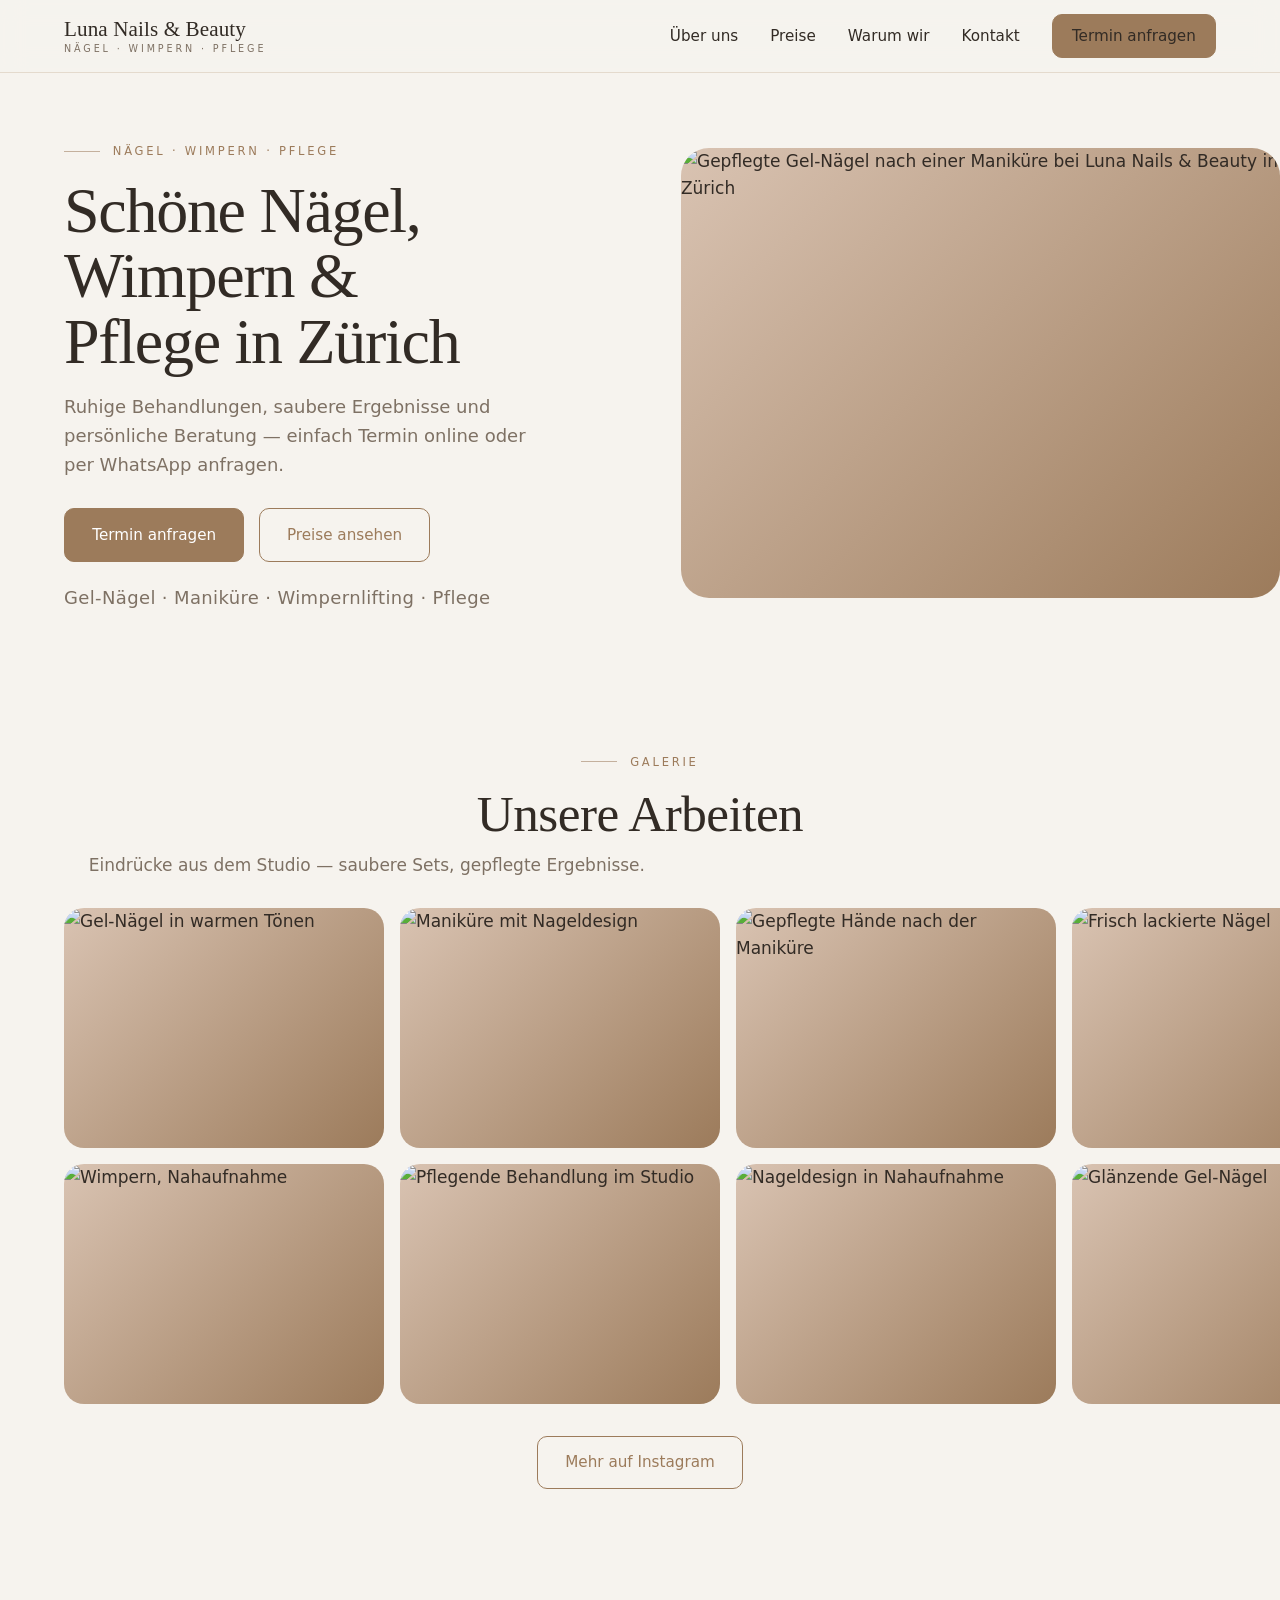
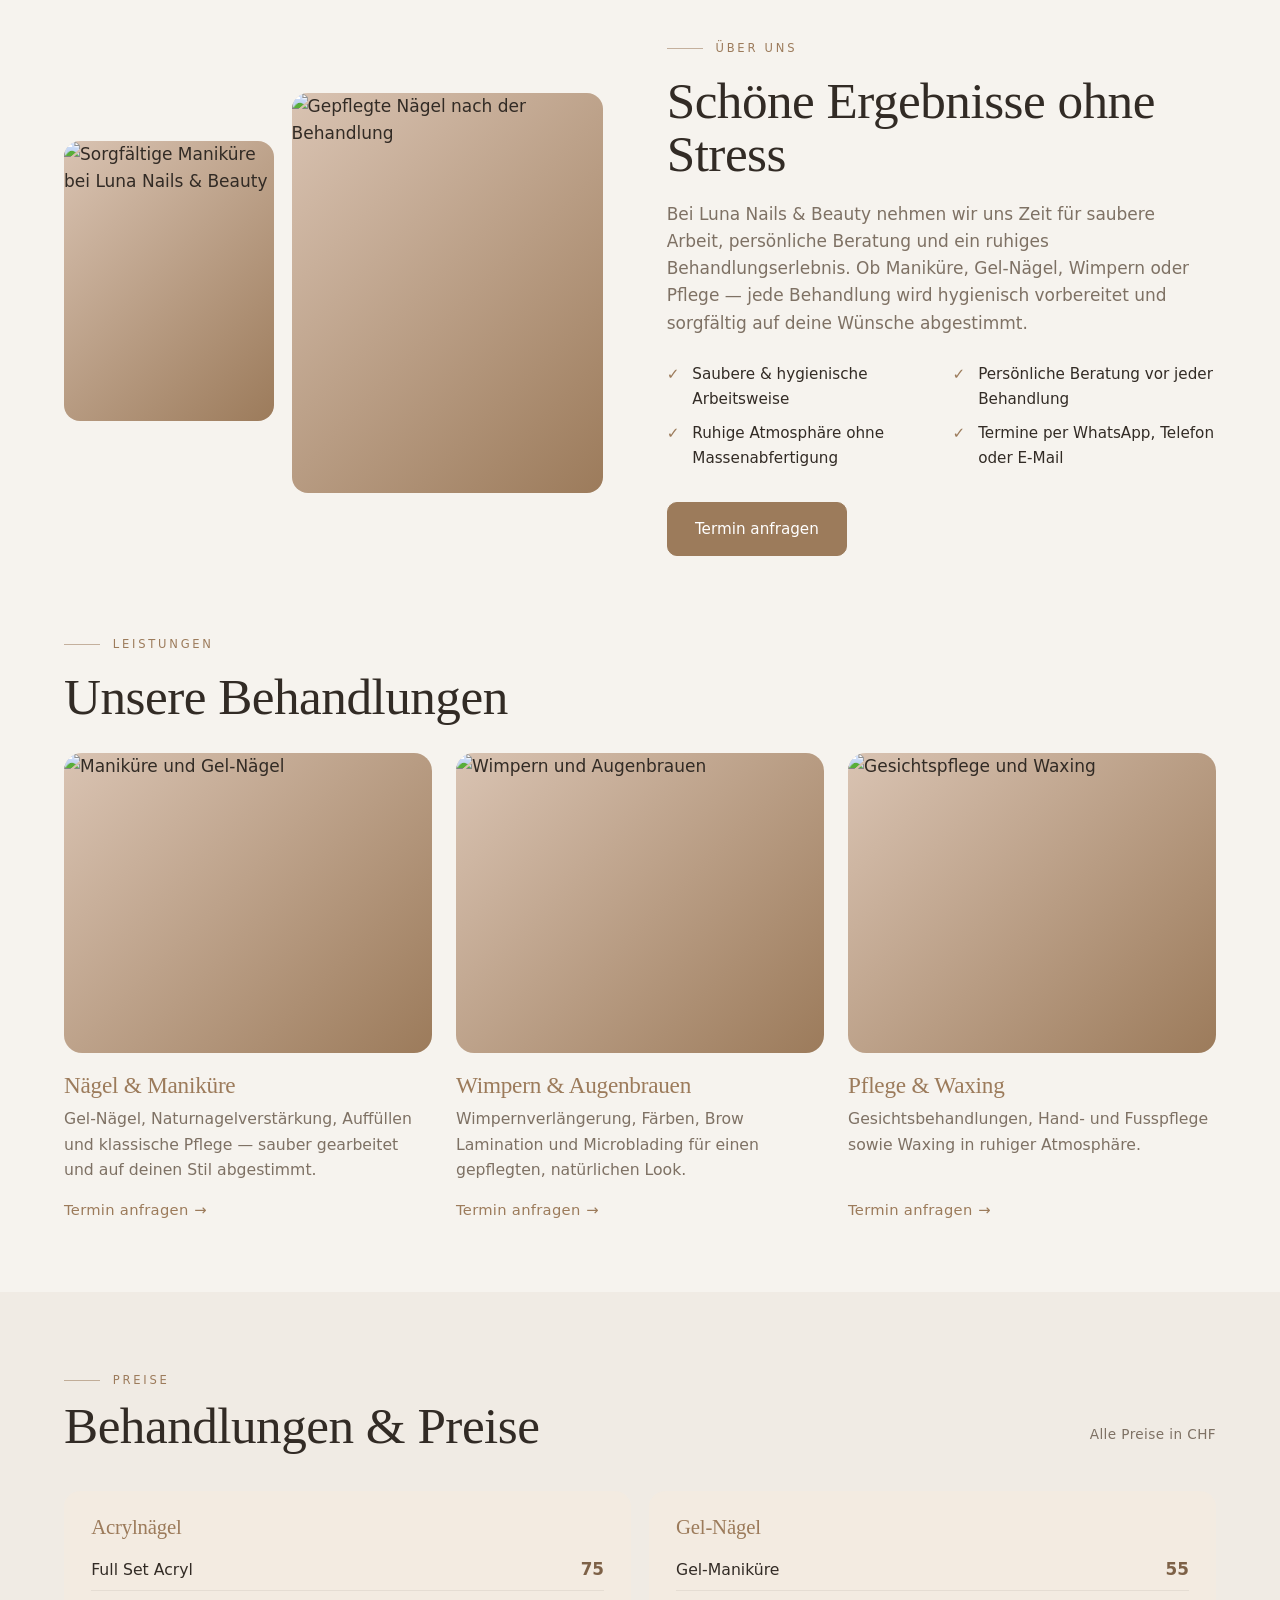
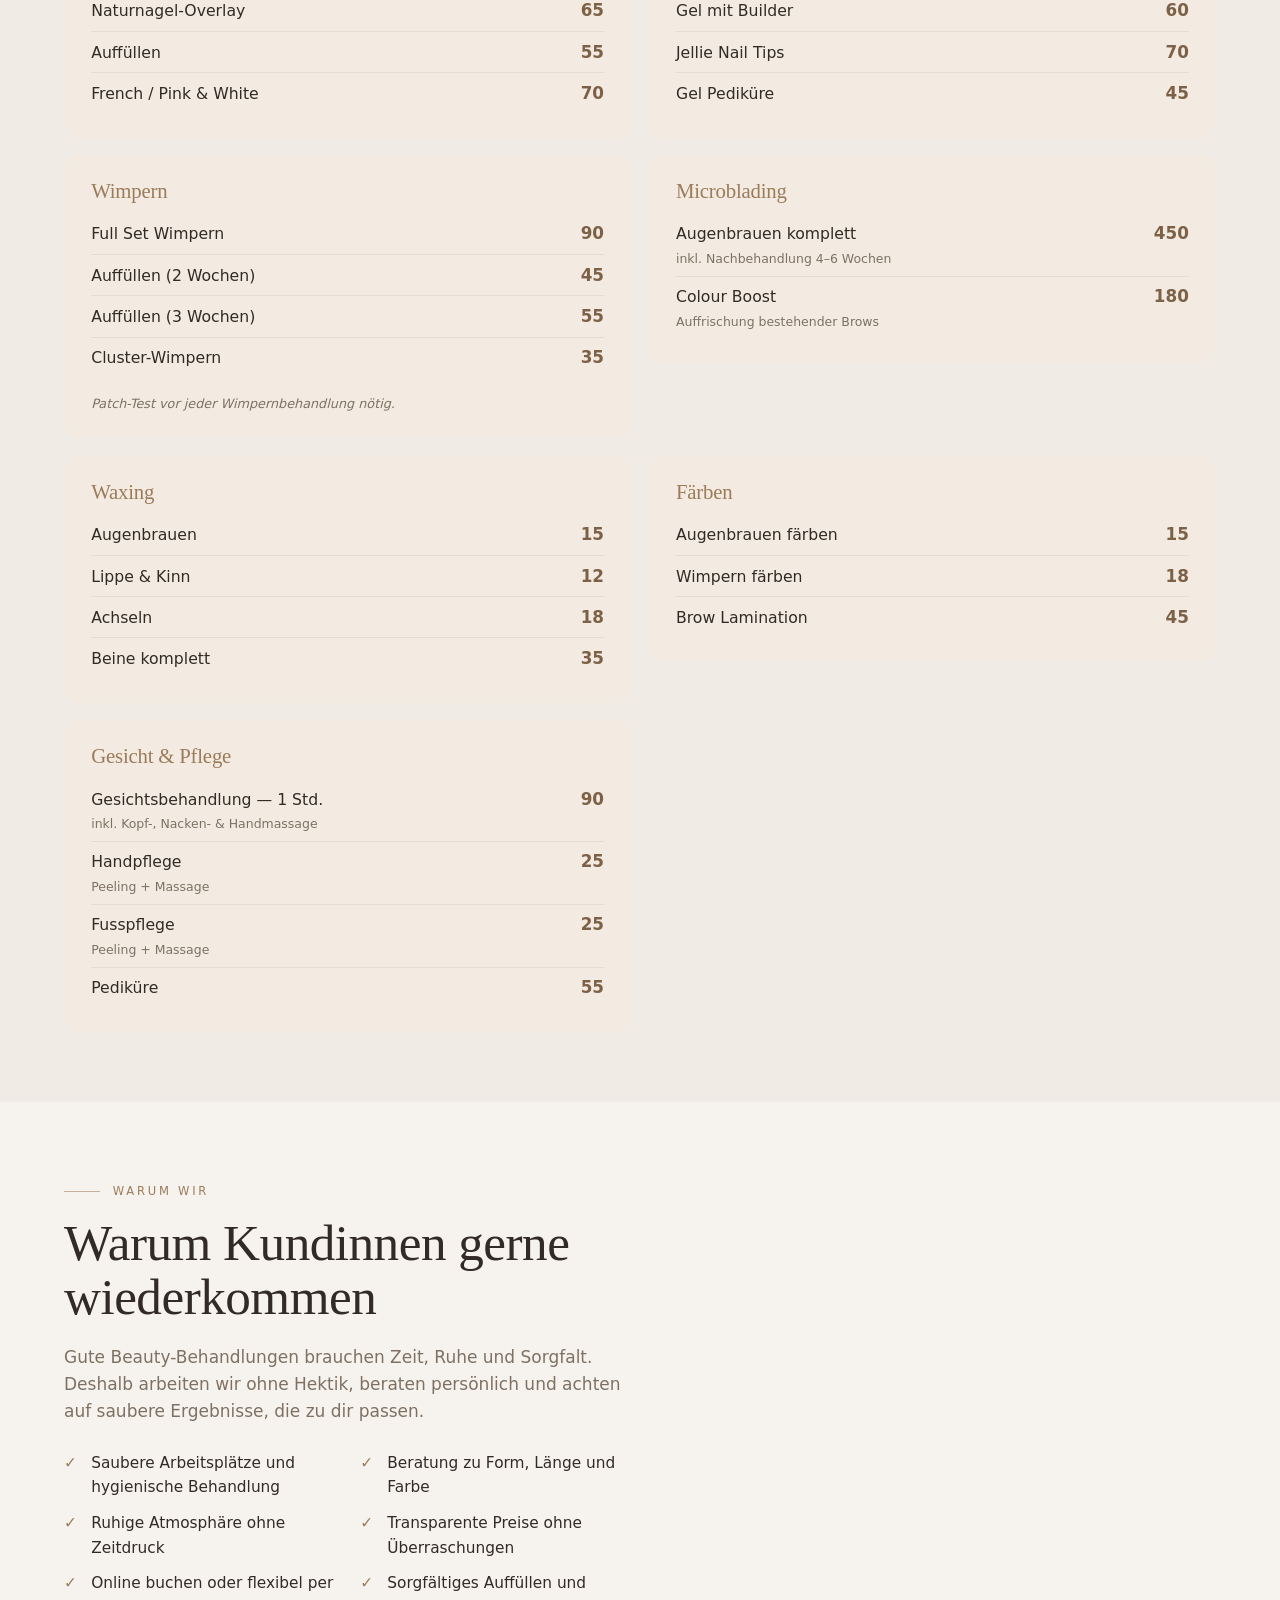
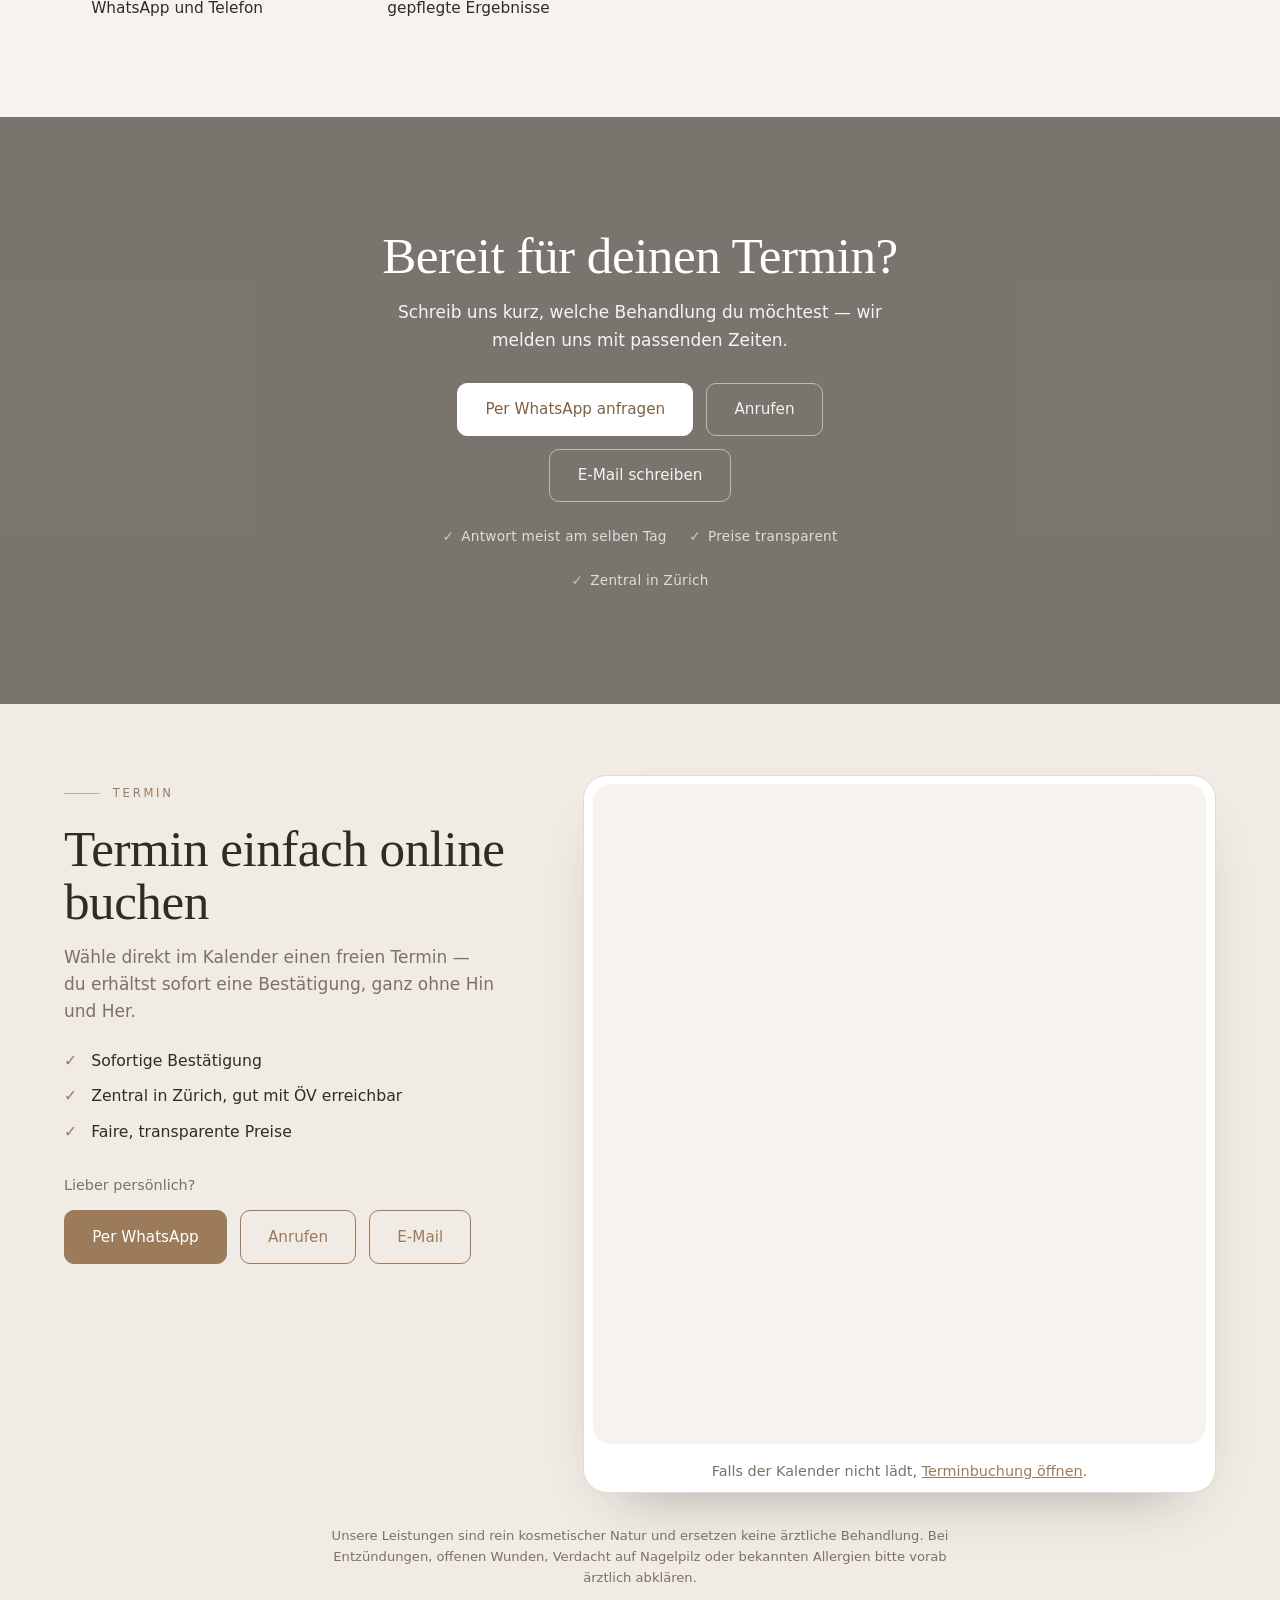
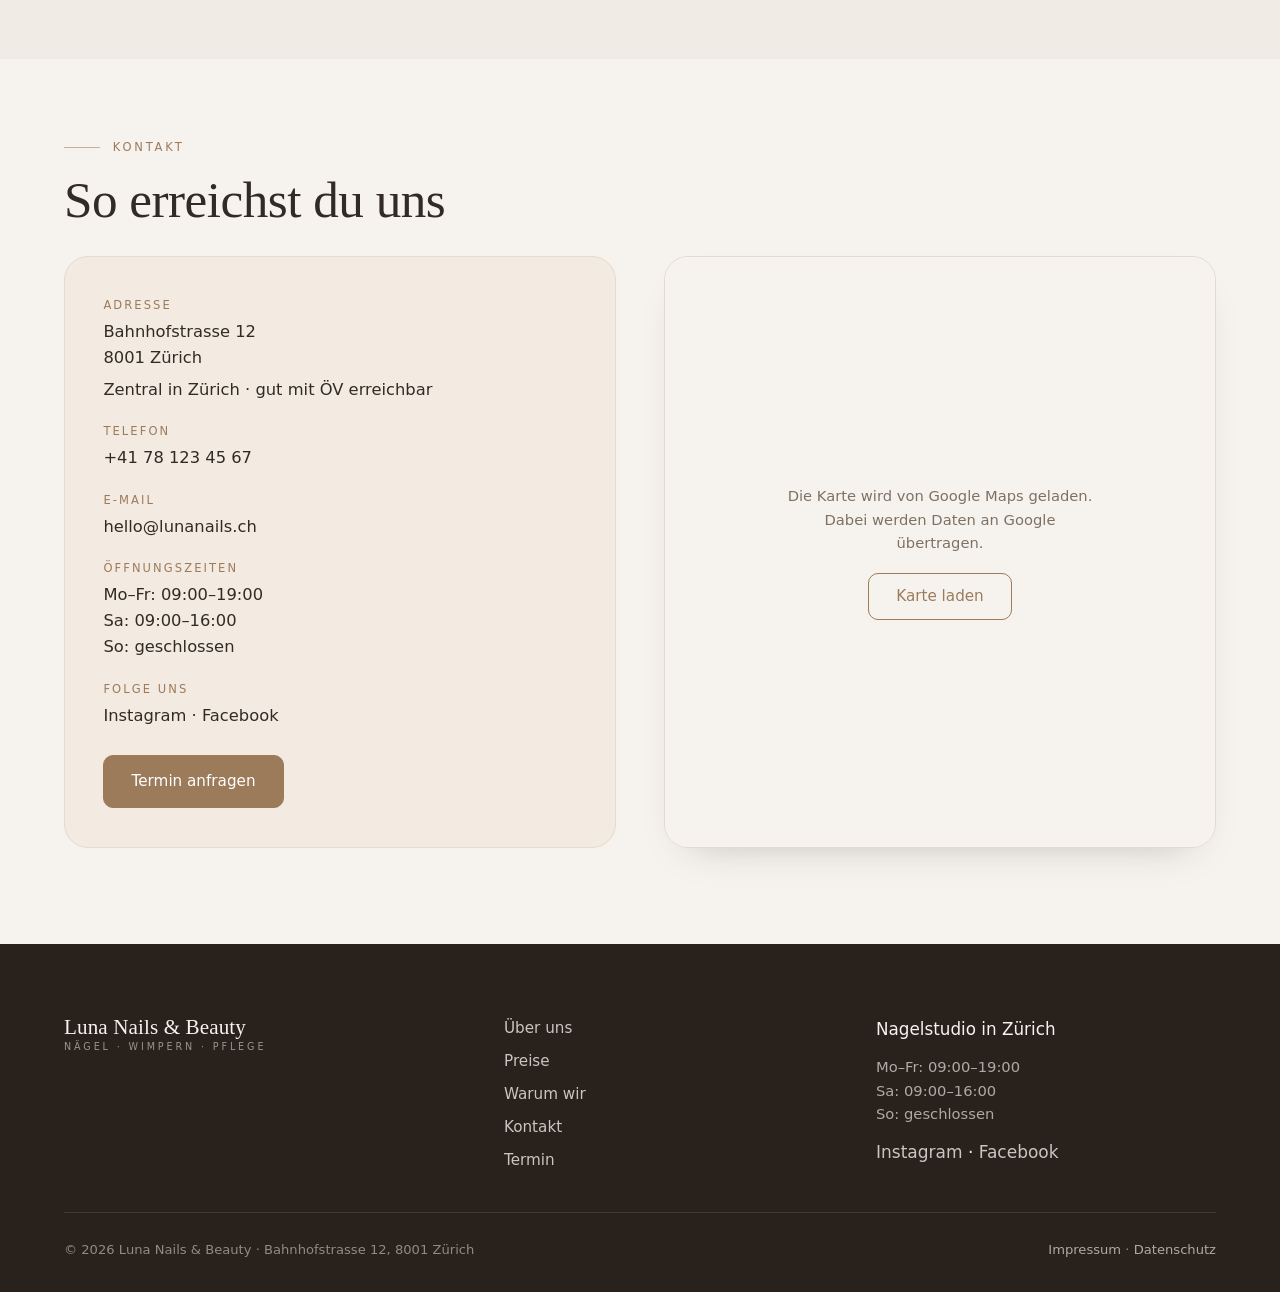
==== commit f809c20c: "design: Termin-Bereich als edles 2-Spalten-Layout - Links: Titel, Beschreibung, Trust-Punkte (✓ Sofo" ====
--- a/index.html
+++ b/index.html
@@ -255,22 +255,30 @@
 
   <!-- ===== TERMIN (Calendly Inline-Kalender) ===== -->
   <section class="booking" id="termin">
-    <div class="wrap booking-inner">
-      <div class="section-head center-head">
-        <span class="eyebrow">Termin</span>
-        <h2>Termin einfach online buchen</h2>
-        <p>Wähle direkt im Kalender einen freien Termin — du erhältst sofort eine Bestätigung.</p>
-      </div>
-
-      <!-- Calendly Inline-Kalender. data-url wird in script.js aus STUDIO.calendly gesetzt. -->
-      <div class="calendly-inline-widget" id="calendly" data-url="" aria-label="Online-Terminkalender"></div>
-      <p class="booking-fallback-note">Falls der Kalender nicht lädt, <a id="cal-fallback" href="https://calendly.com/julian-salewicz/30min" target="_blank" rel="noopener">Terminbuchung öffnen</a>.</p>
-
-      <p class="booking-or" id="booking-or-line">oder direkt melden</p>
-      <div class="booking-actions">
-        <a class="btn" href="https://wa.me/41781234567?text=Hallo%20Luna%20Nails%20%26%20Beauty%2C%20ich%20m%C3%B6chte%20gerne%20einen%20Termin%20anfragen.%20Wann%20w%C3%A4re%20etwas%20frei%3F" data-wa target="_blank" rel="noopener">Per WhatsApp</a>
-        <a class="btn btn-outline" href="tel:+41781234567" data-tel>Anrufen</a>
-        <a class="btn btn-outline" href="mailto:hello@lunanails.ch" data-mail>E-Mail</a>
+    <div class="wrap">
+      <div class="booking-layout">
+        <div class="booking-intro">
+          <span class="eyebrow">Termin</span>
+          <h2>Termin einfach online buchen</h2>
+          <p>Wähle direkt im Kalender einen freien Termin — du erhältst sofort eine Bestätigung, ganz ohne Hin und Her.</p>
+          <ul class="booking-points">
+            <li>Sofortige Bestätigung</li>
+            <li>Zentral in Zürich, gut mit ÖV erreichbar</li>
+            <li>Faire, transparente Preise</li>
+          </ul>
+          <p class="booking-or-inline">Lieber persönlich?</p>
+          <div class="booking-actions">
+            <a class="btn" href="https://wa.me/41781234567?text=Hallo%20Luna%20Nails%20%26%20Beauty%2C%20ich%20m%C3%B6chte%20gerne%20einen%20Termin%20anfragen.%20Wann%20w%C3%A4re%20etwas%20frei%3F" data-wa target="_blank" rel="noopener">Per WhatsApp</a>
+            <a class="btn btn-outline" href="tel:+41781234567" data-tel>Anrufen</a>
+            <a class="btn btn-outline" href="mailto:hello@lunanails.ch" data-mail>E-Mail</a>
+          </div>
+        </div>
+
+        <div class="booking-cal">
+          <!-- Calendly Inline-Kalender. data-url wird in script.js aus STUDIO.calendly gesetzt. -->
+          <div class="calendly-inline-widget" id="calendly" data-url="" aria-label="Online-Terminkalender"></div>
+          <p class="booking-fallback-note">Falls der Kalender nicht lädt, <a id="cal-fallback" href="https://calendly.com/julian-salewicz/30min" target="_blank" rel="noopener">Terminbuchung öffnen</a>.</p>
+        </div>
       </div>
 
       <p class="booking-disclaimer">Unsere Leistungen sind rein kosmetischer Natur und ersetzen keine ärztliche Behandlung. Bei Entzündungen, offenen Wunden, Verdacht auf Nagelpilz oder bekannten Allergien bitte vorab ärztlich abklären.</p>
--- a/styles.css
+++ b/styles.css
@@ -158,12 +158,20 @@
 
 /* ===== Termin (Calendly) ===== */
 .booking { padding: var(--sec) 0; background: var(--cream-2); }
-.booking-inner { max-width: 900px; margin: 0 auto; }
+.booking-layout { display: grid; grid-template-columns: .85fr 1.15fr; gap: clamp(2rem, 4vw, 3.5rem); align-items: start; }
+.booking-intro h2 { margin: .2rem 0 1rem; }
+.booking-intro > p { color: var(--muted); max-width: 40ch; }
+.booking-points { list-style: none; margin: 1.4rem 0 1.9rem; display: grid; gap: .65rem; }
+.booking-points li { position: relative; padding-left: 1.7rem; color: var(--ink); font-size: .98rem; }
+.booking-points li::before { content: '✓'; position: absolute; left: 0; color: var(--taupe); font-weight: 600; }
+.booking-or-inline { color: var(--muted); font-size: .9rem; margin-bottom: .8rem; }
+.booking-intro .booking-actions { justify-content: flex-start; }
+.booking-cal { background: #fff; border: 1px solid var(--line); border-radius: 24px; padding: .55rem; box-shadow: 0 28px 60px -38px rgba(41,33,27,.45); }
 .center-head { text-align: center; margin-bottom: 2rem; }
 .center-head p { color: var(--muted); margin: 1rem auto 0; max-width: 58ch; }
 .calendly-status { margin: 0 0 .8rem; text-align: center; color: var(--taupe-dark); }
 .calendly-status.is-error { color: var(--ink); font-weight: 500; }
-.calendly-inline-widget { min-width: 0; height: 680px; border-radius: 16px; overflow: hidden; border: 1px solid var(--line); background: var(--cream); }
+.calendly-inline-widget { min-width: 0; height: 660px; border-radius: 18px; overflow: hidden; background: var(--cream); }
 .calendly-fallback { max-width: 620px; margin: 0 auto 1.25rem; padding: 1.4rem; text-align: center; border: 1px solid var(--line); border-radius: 14px; background: var(--cream); }
 .calendly-fallback p { color: var(--ink); }
 .booking-primary-actions { display: flex; justify-content: center; margin-top: 1.2rem; }
@@ -251,7 +259,7 @@
   .hero-text { max-width: none; }
   .hero-text h1 { font-size: clamp(2.4rem, 10vw, 2.9rem); }
   .hero-media img { height: 56vh; max-height: 440px; object-position: center 50%; }
-  .about-grid, .why-grid, .price-grid, .service-grid, .contact-grid { grid-template-columns: 1fr; }
+  .about-grid, .why-grid, .price-grid, .service-grid, .contact-grid, .booking-layout { grid-template-columns: 1fr; }
   .gallery-grid { grid-template-columns: repeat(2, 1fr); }
   .about-img-1 { margin-top: 0; height: 220px; }
   .about-img-2 { height: 300px; }
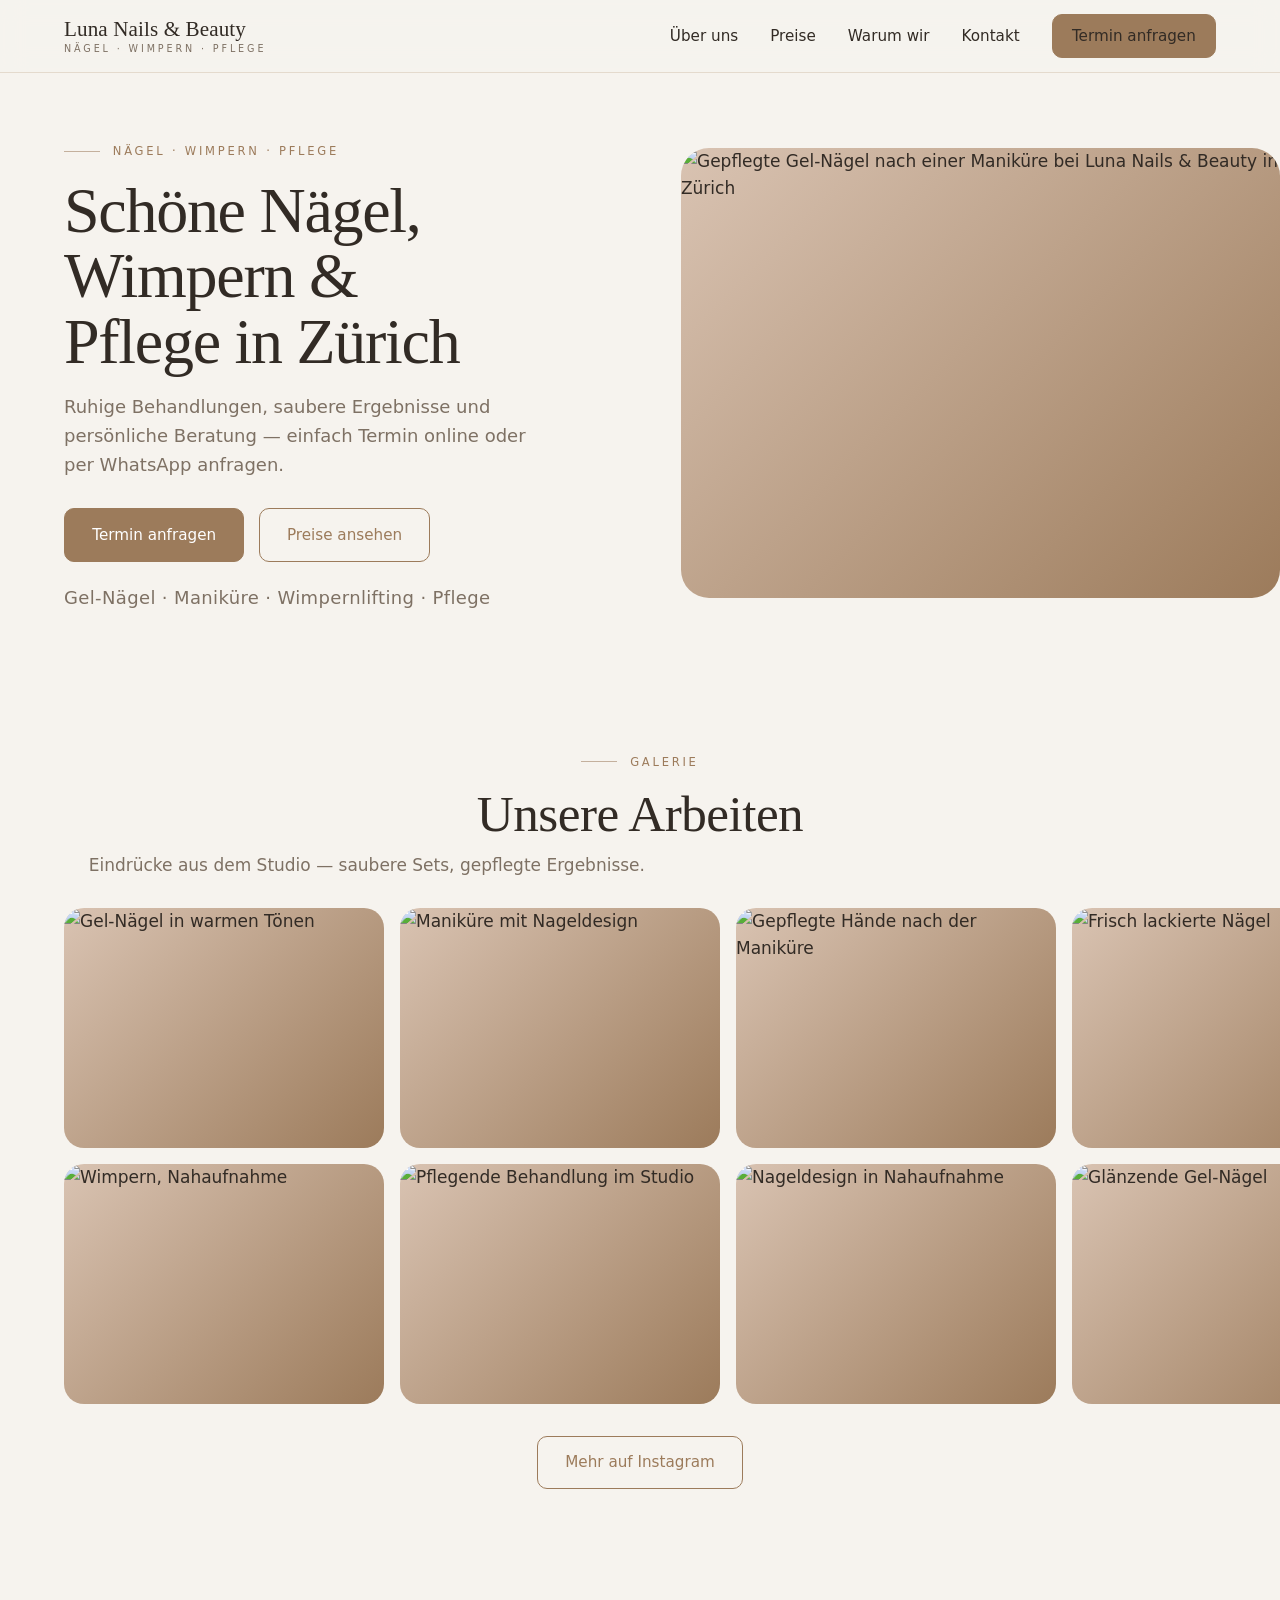
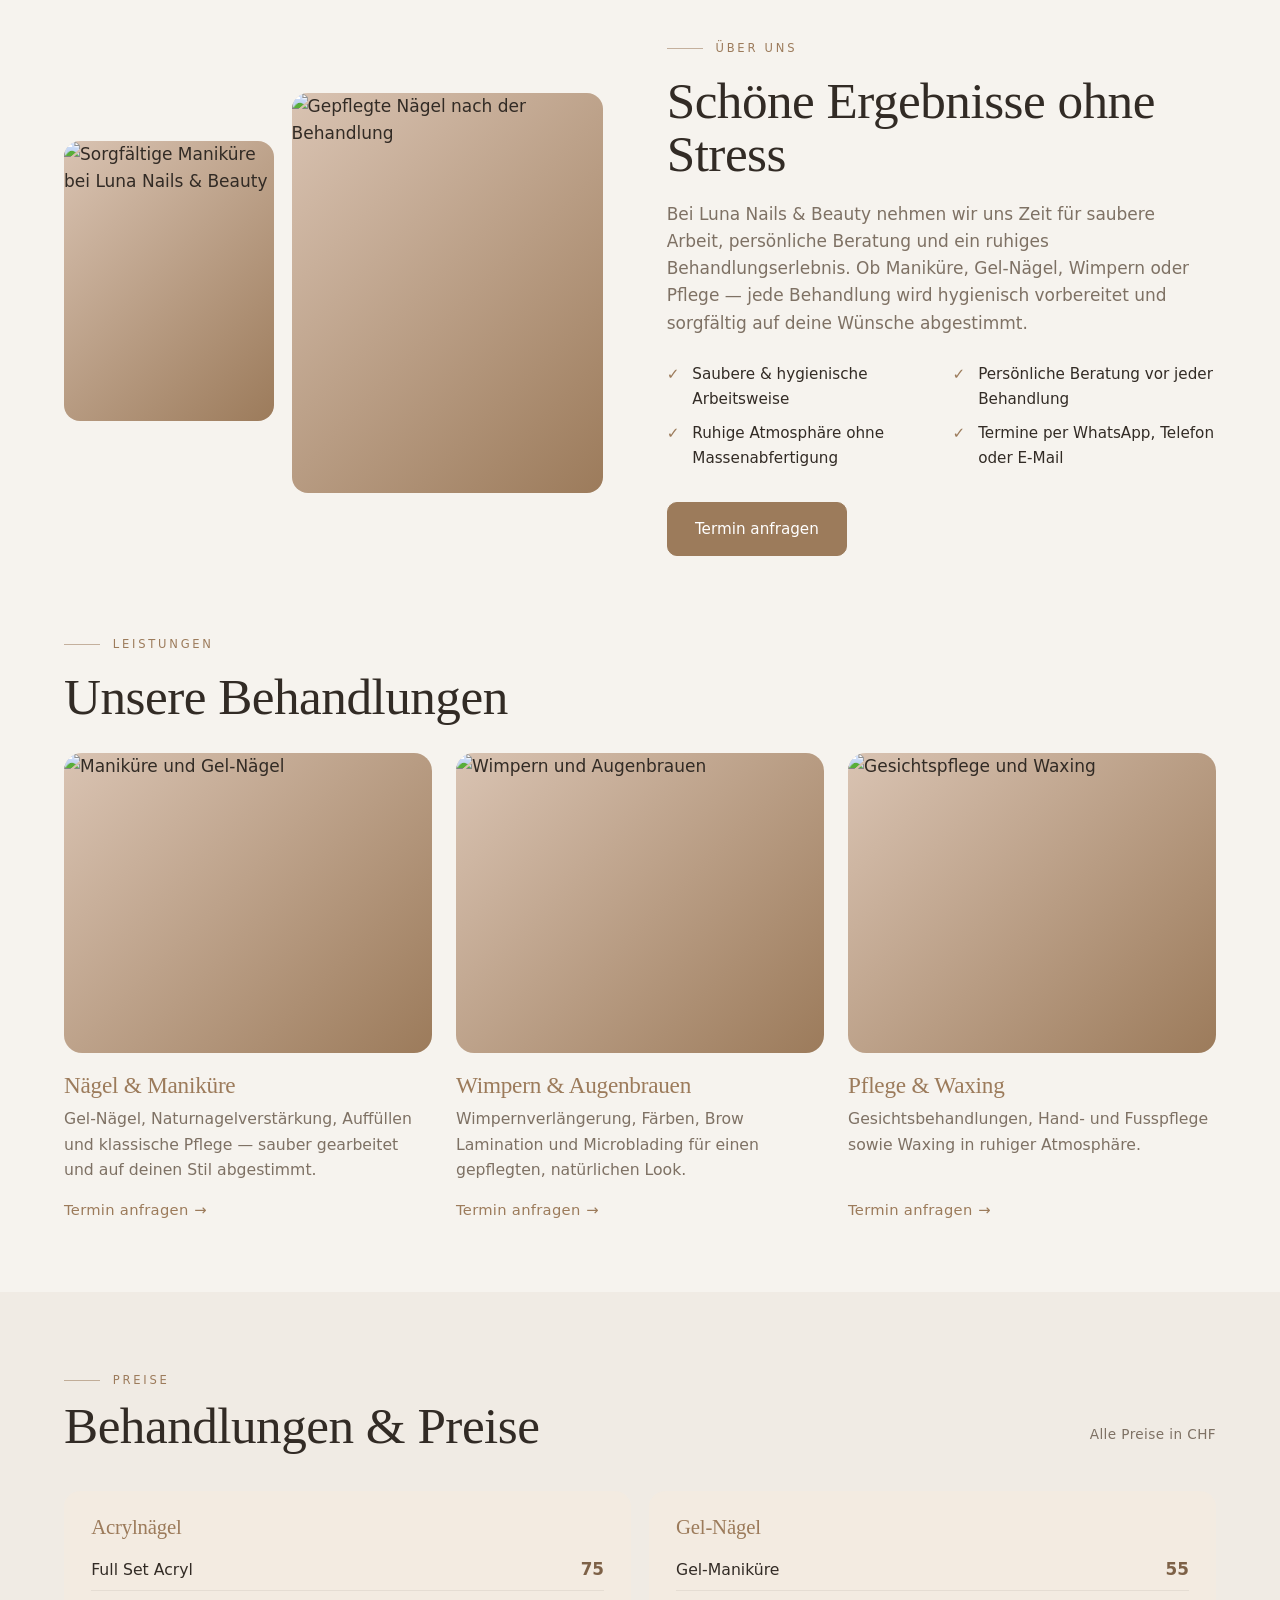
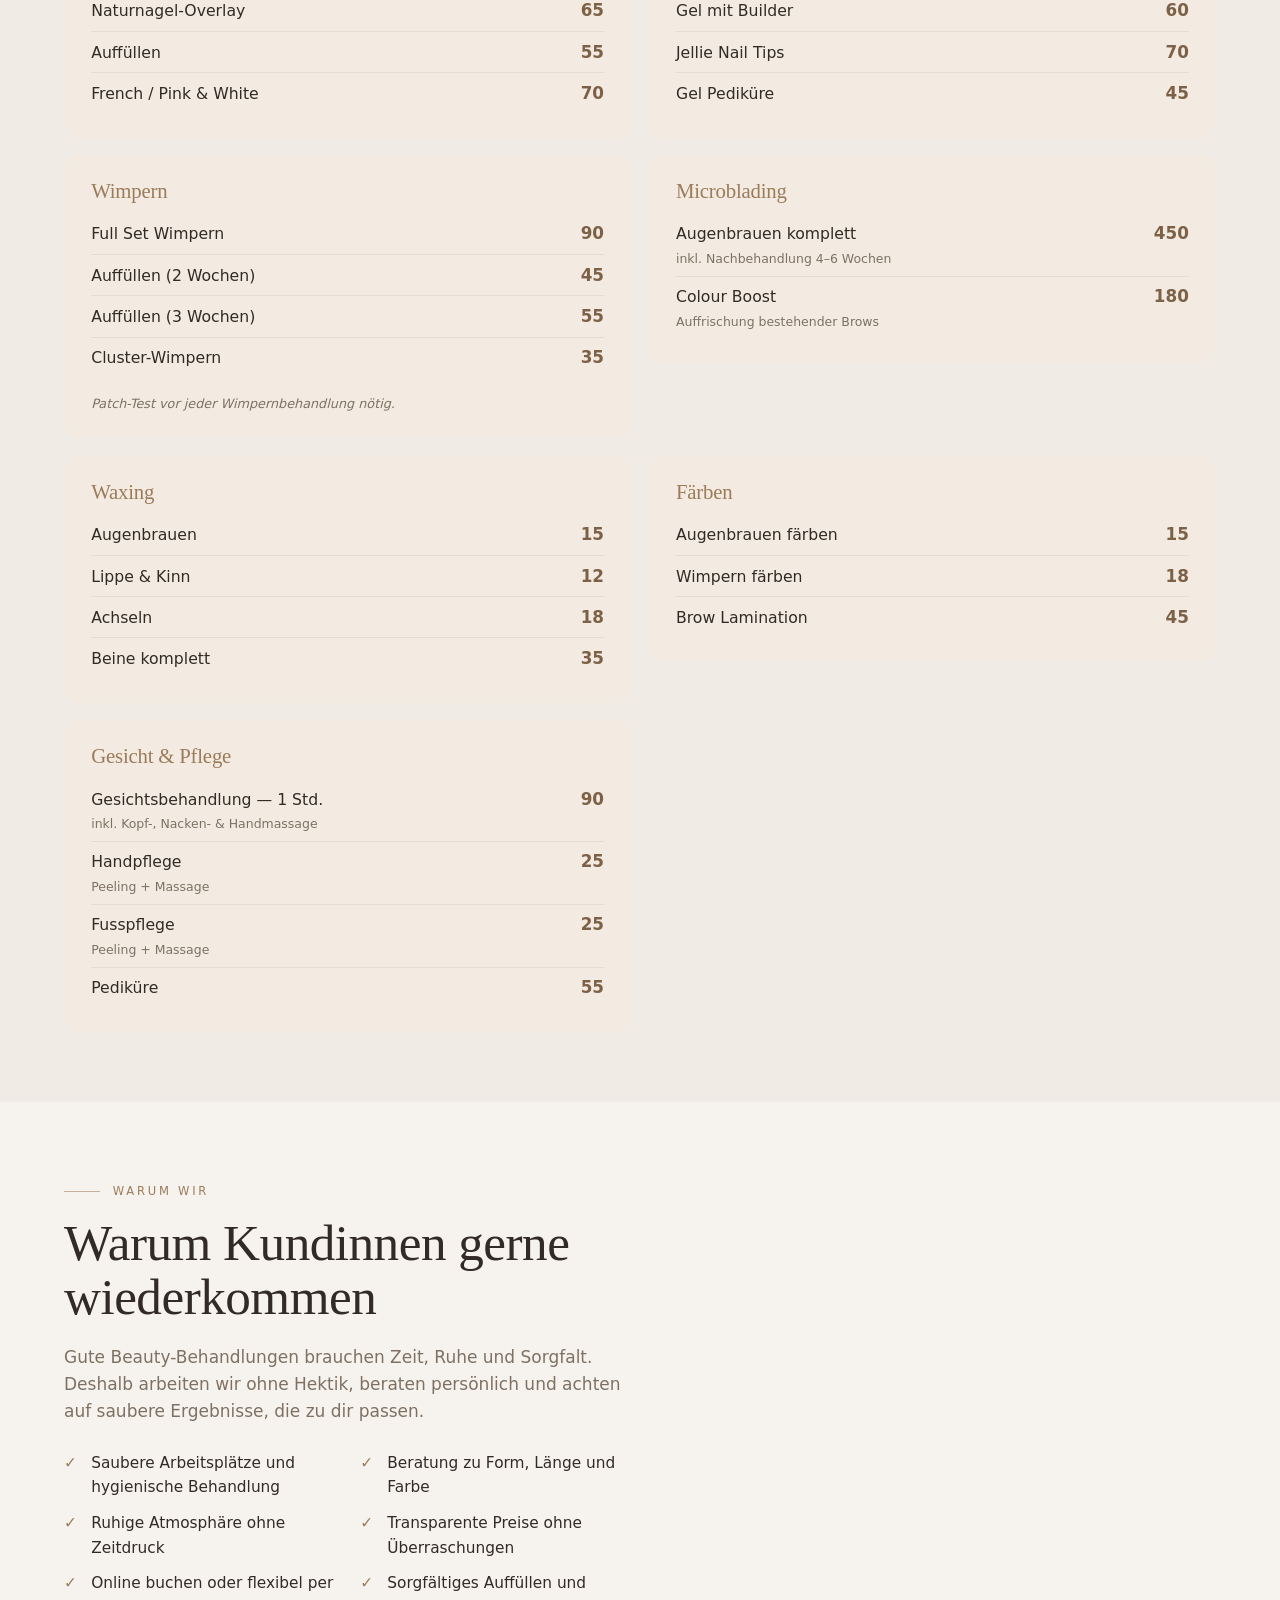
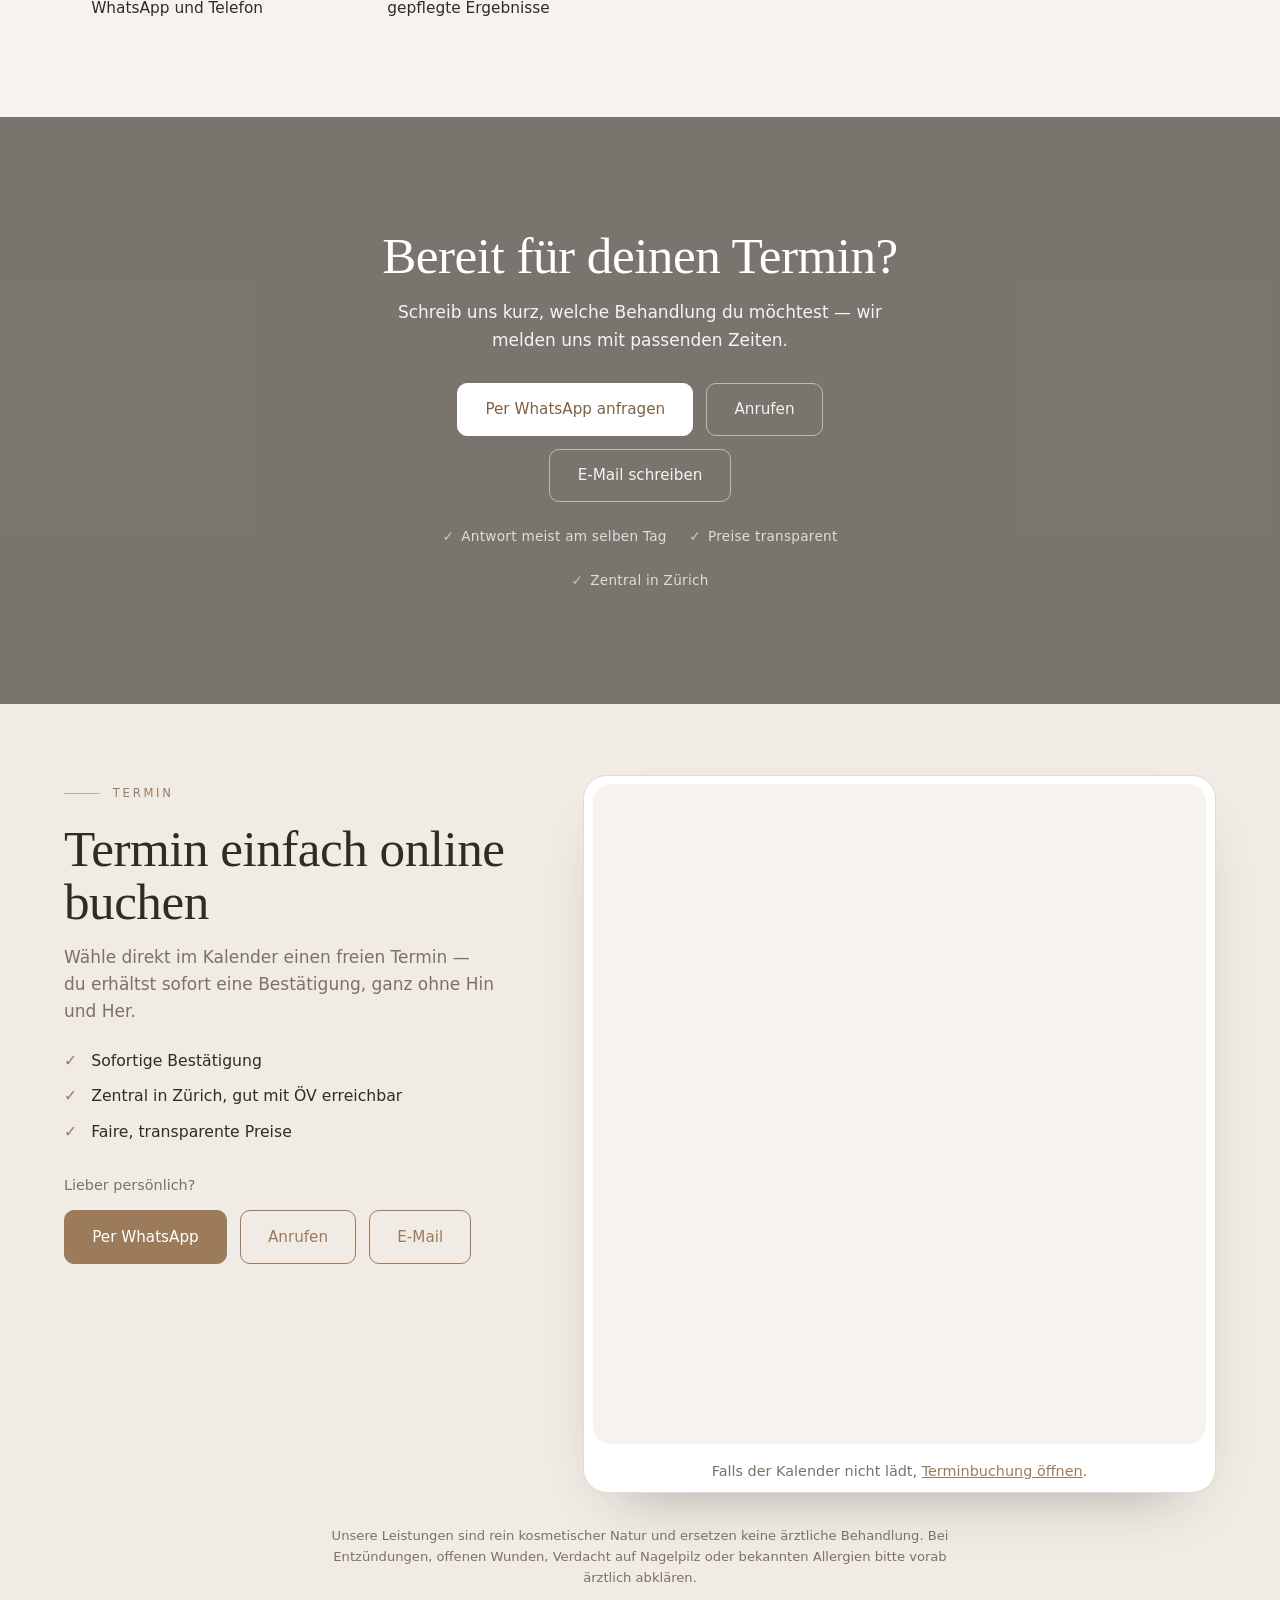
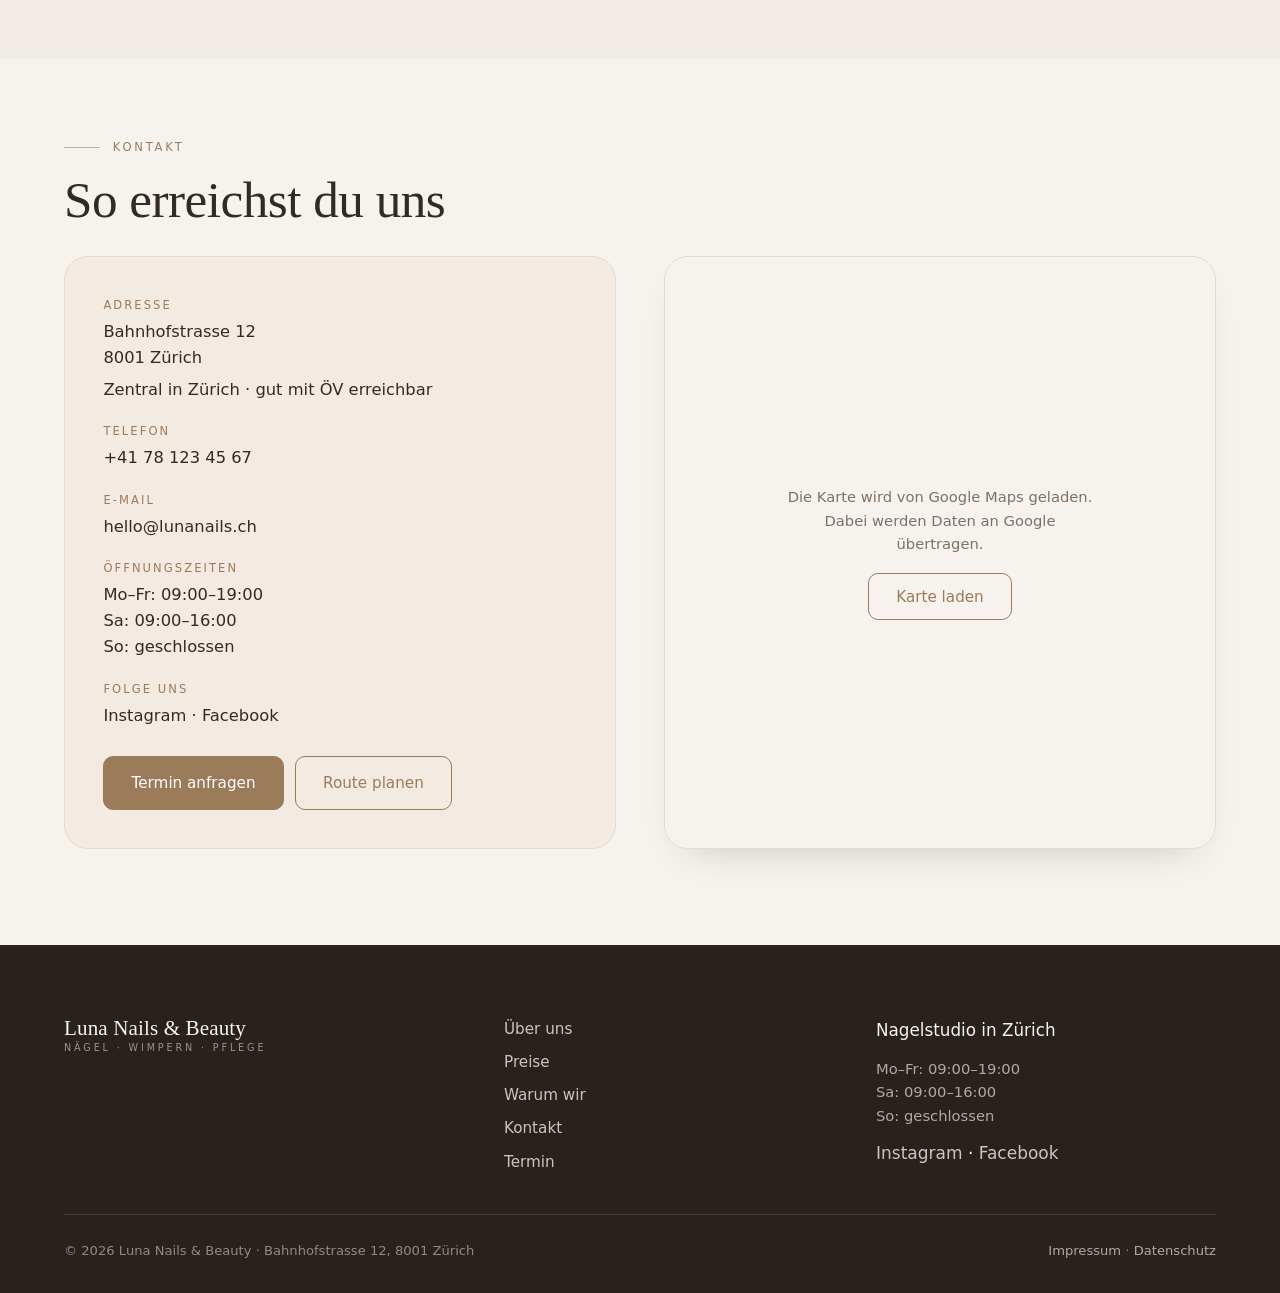
==== commit d0599821: "feat: Route-planen-Button in Kontakt-Card (Google Maps Wegbeschreibung) - Button 'Route planen' nebe" ====
--- a/index.html
+++ b/index.html
@@ -315,7 +315,10 @@
             <h4>Folge uns</h4>
             <p><a href="https://instagram.com/lunanails" data-ig>Instagram</a> · <a href="https://facebook.com/lunanails" data-fb>Facebook</a></p>
           </div>
-          <a href="#termin" class="btn">Termin anfragen</a>
+          <div class="contact-cta">
+            <a href="#termin" class="btn">Termin anfragen</a>
+            <a id="route-link" class="btn btn-outline" href="https://www.google.com/maps/dir/?api=1&amp;destination=Bahnhofstrasse%2012%2C%208001%20Z%C3%BCrich" target="_blank" rel="noopener">Route planen</a>
+          </div>
         </div>
 
         <!-- Karte lädt erst auf Klick (Google-Maps-Consent). Iframe wird in script.js eingefügt. -->
--- a/styles.css
+++ b/styles.css
@@ -214,7 +214,7 @@
 .ci-row p { color: var(--ink); font-size: 1.02rem; line-height: 1.6; }
 .ci-row a:hover { color: var(--taupe); }
 .hours span { display: block; }
-.contact-info .btn { align-self: flex-start; margin-top: .4rem; }
+.contact-cta { display: flex; gap: .7rem; flex-wrap: wrap; margin-top: .5rem; }
 .ci-note { color: var(--muted); font-size: .9rem; margin-top: .35rem; }
 .contact-map { border-radius: 24px; overflow: hidden; min-height: 440px; border: 1px solid var(--line); box-shadow: 0 18px 40px -28px rgba(41,33,27,.35); }
 .contact-map iframe { width: 100%; height: 100%; min-height: 440px; border: 0; display: block; filter: grayscale(.12) contrast(.98); }
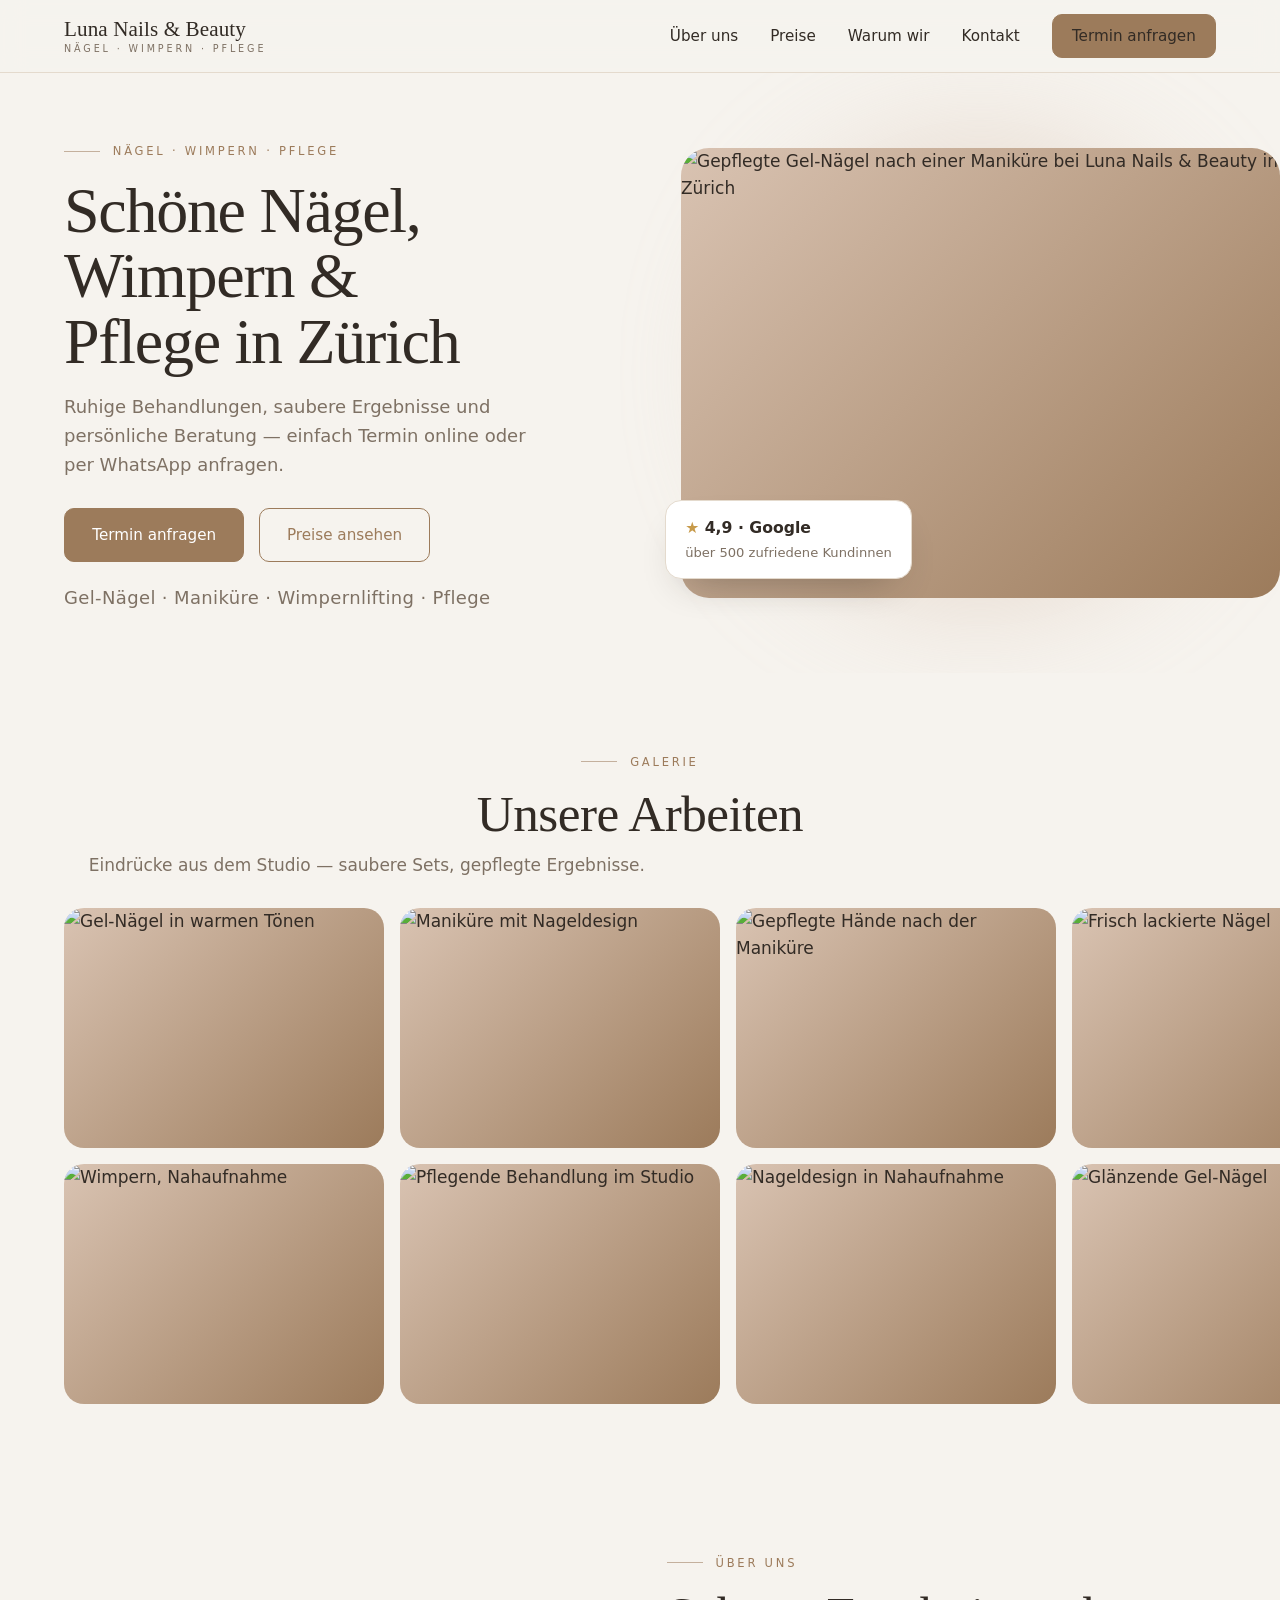
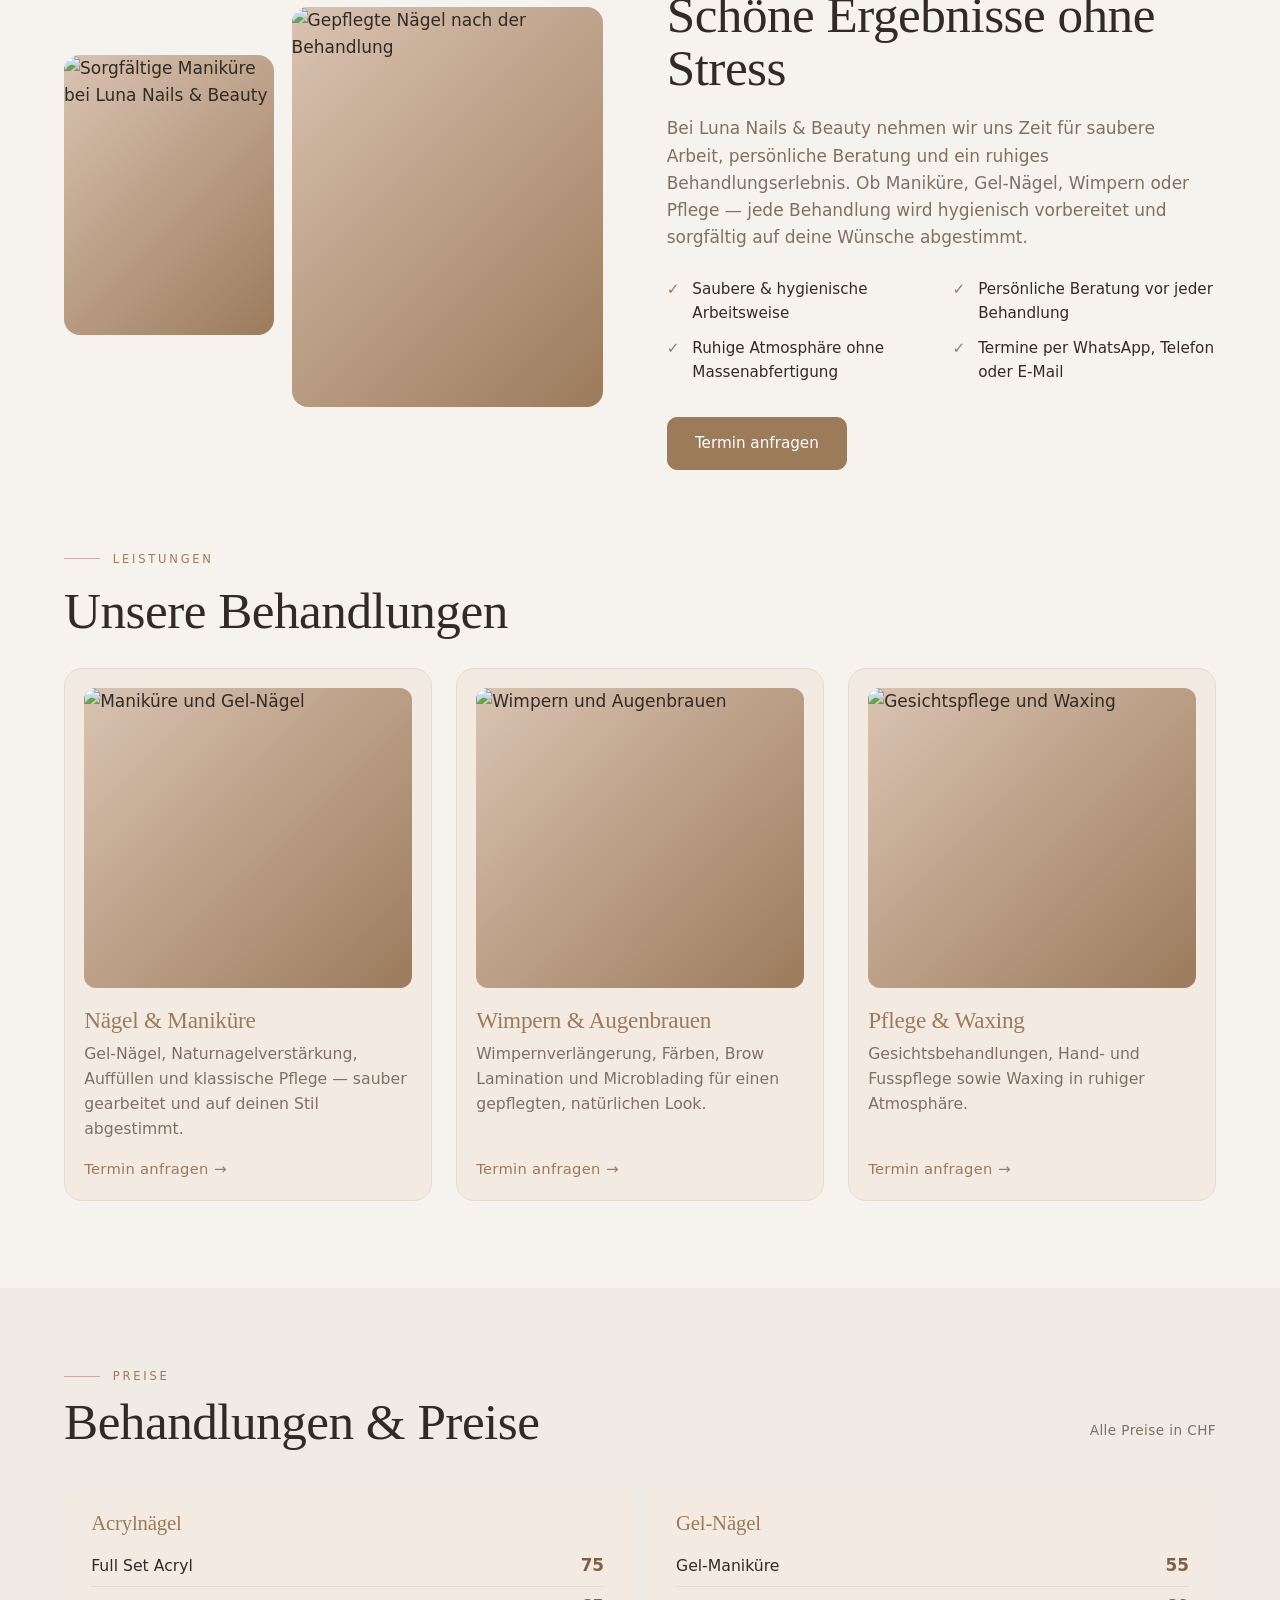
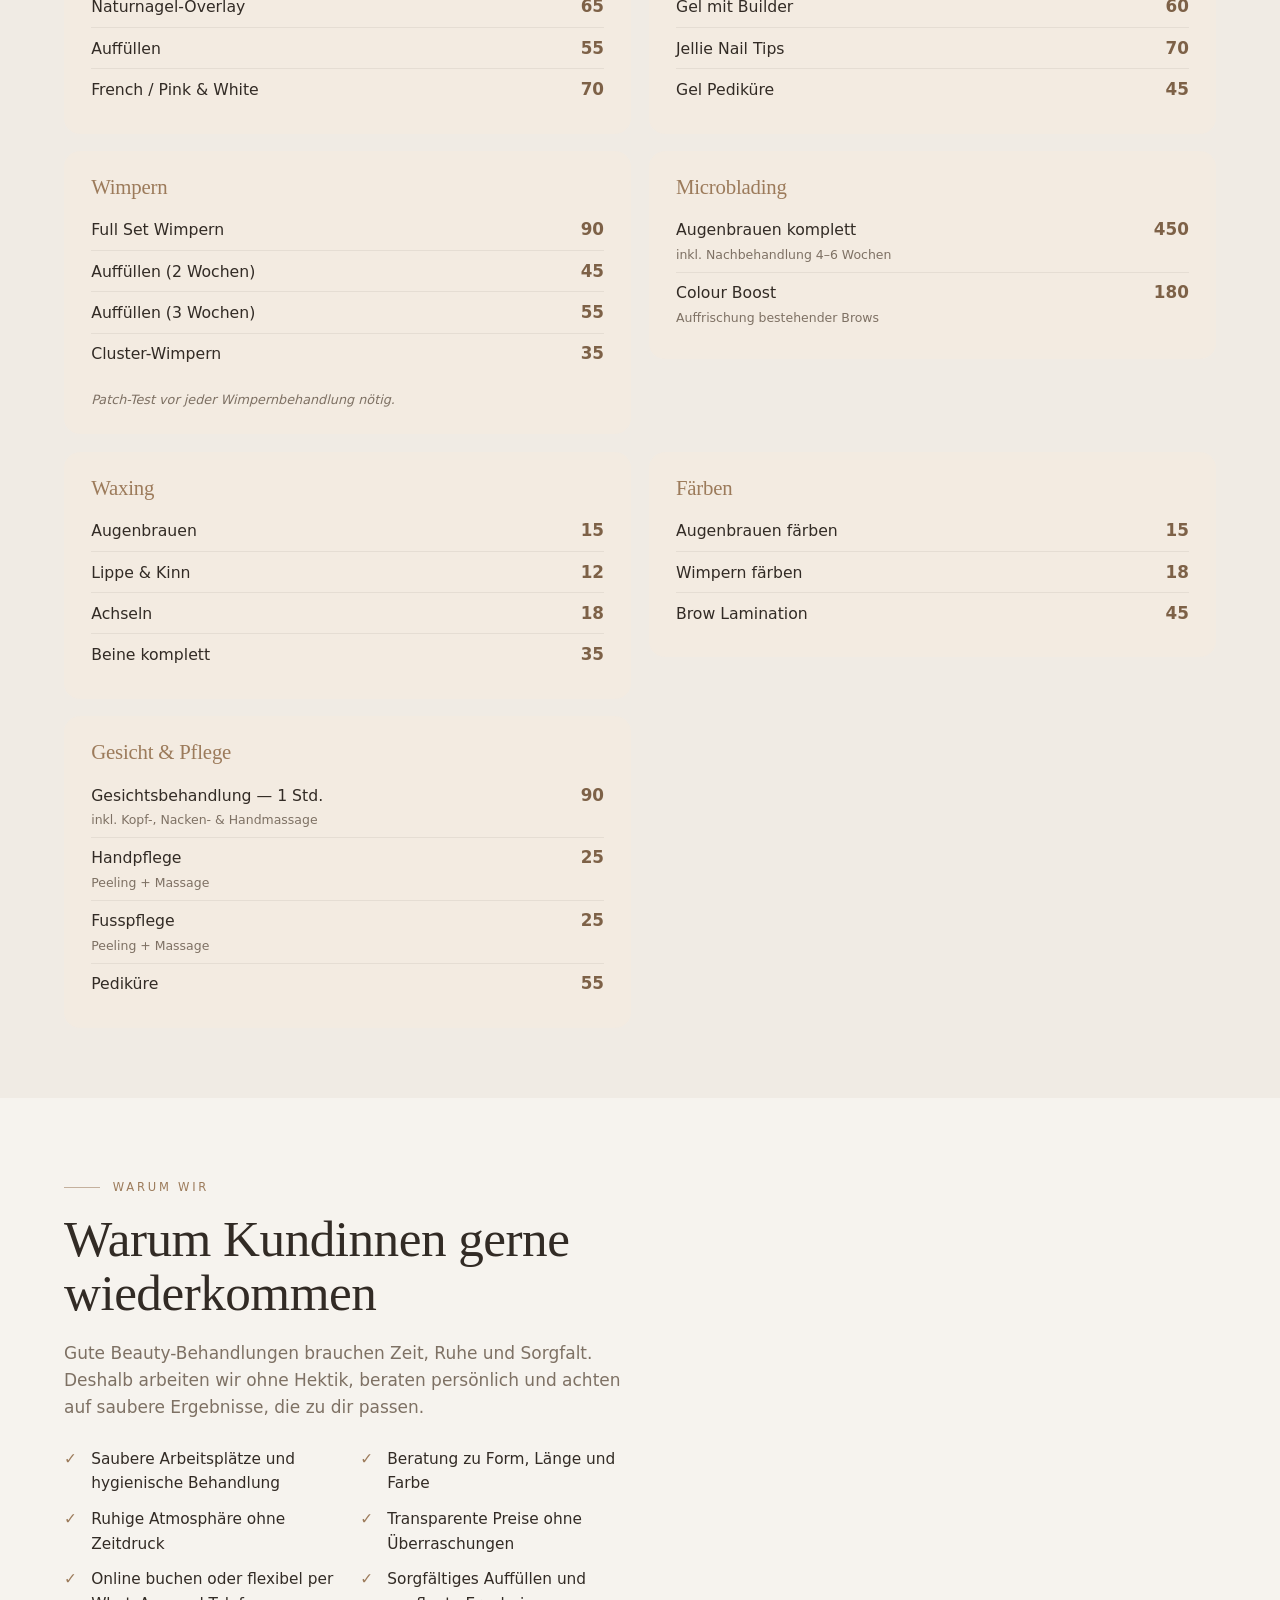
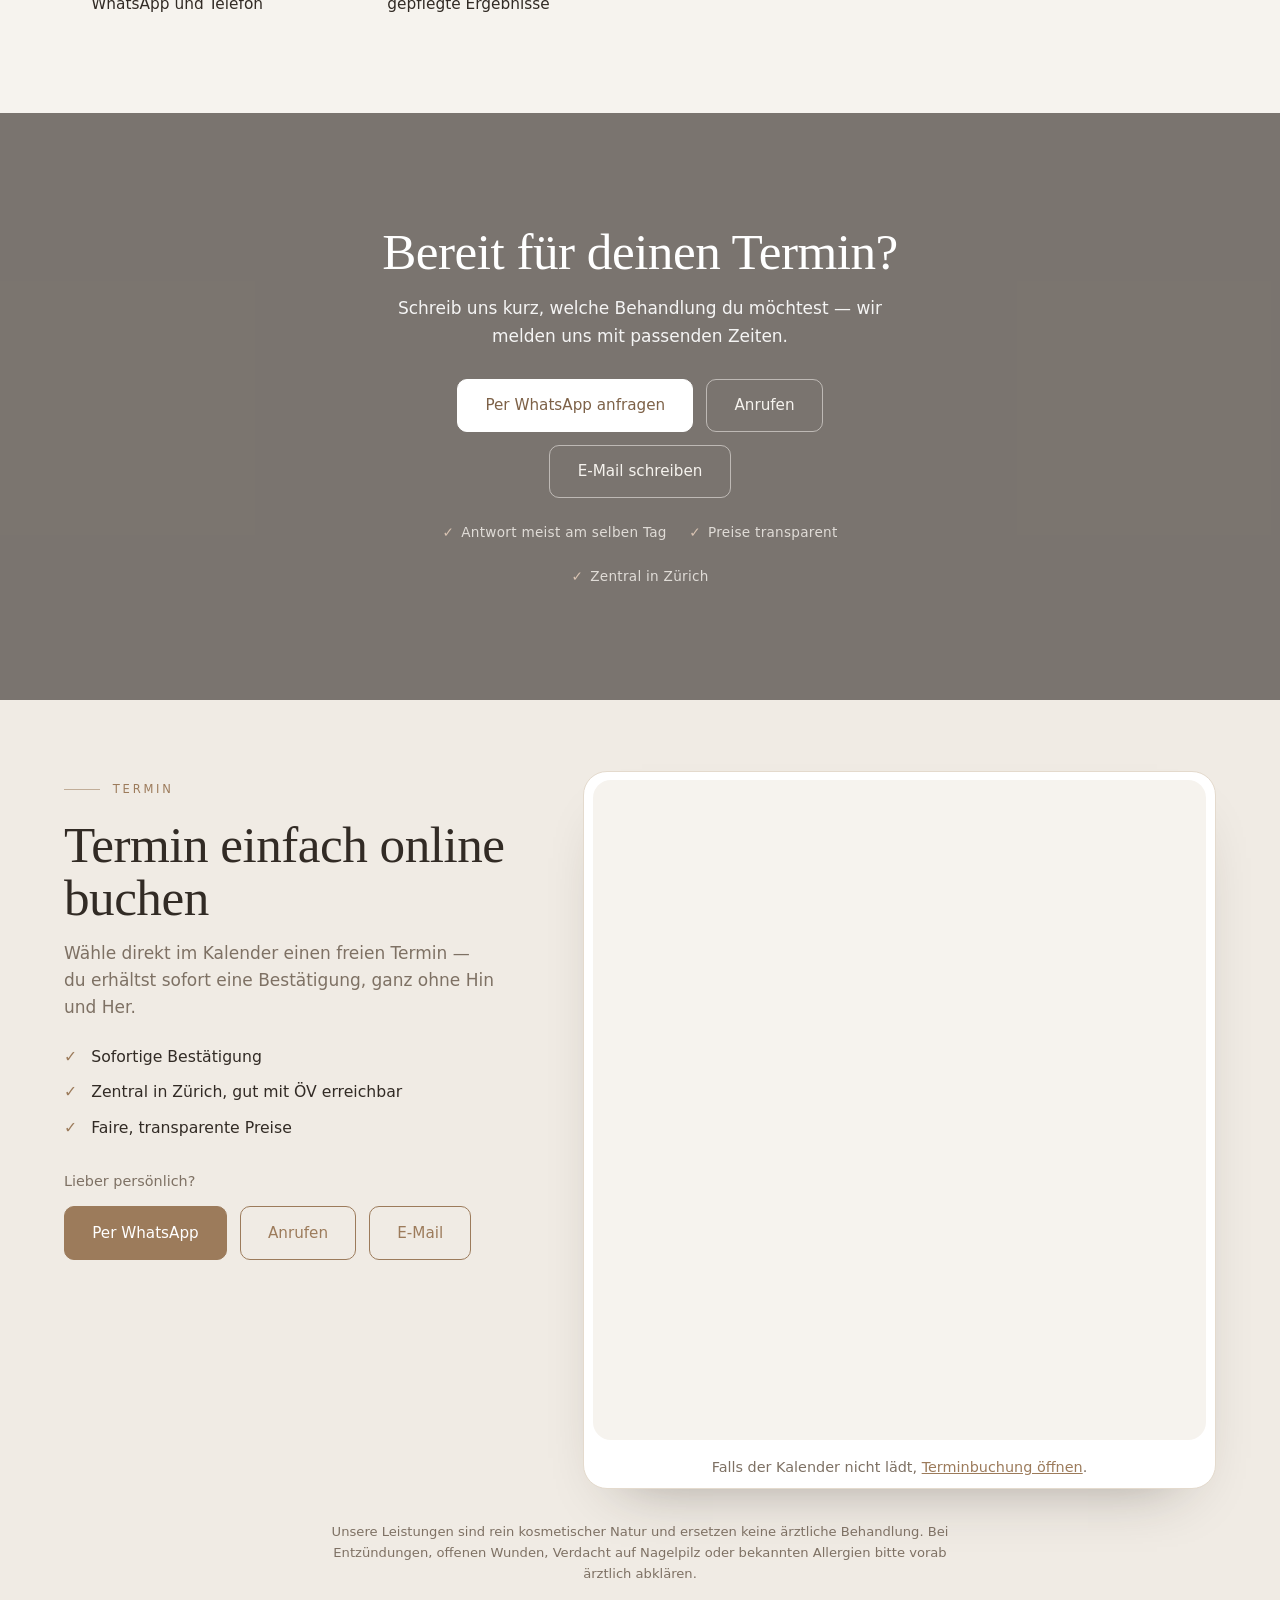
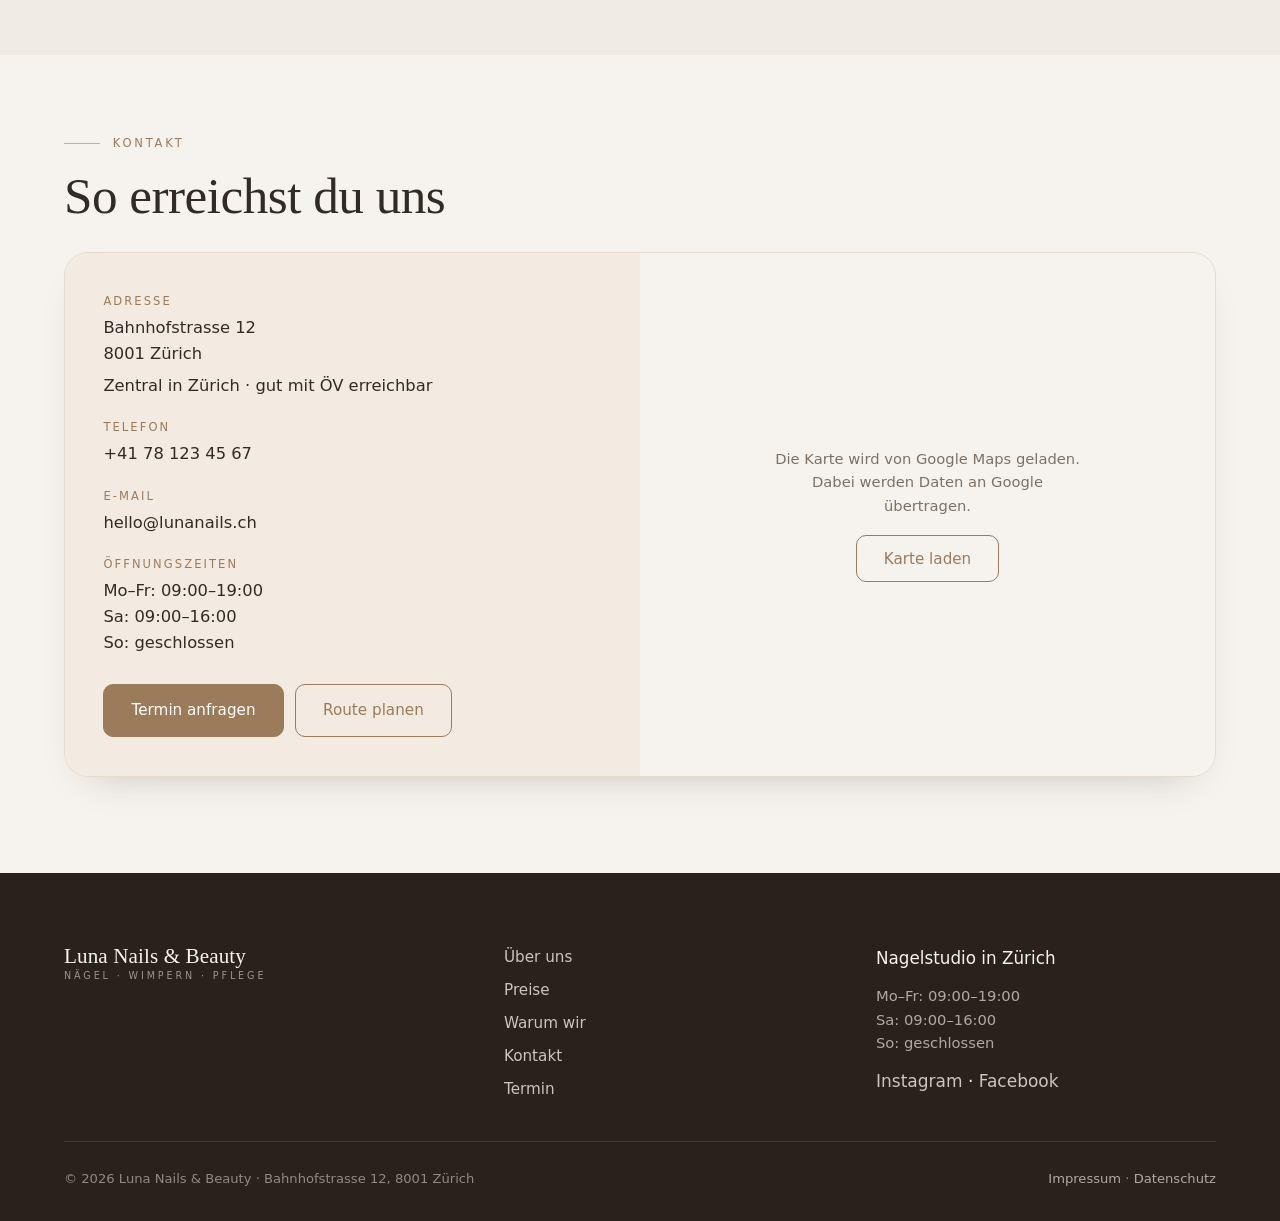
==== commit 024b2fd2: "design: Hero-Badge, Kontakt als eine Card, Service-Cards, Instagram raus Umgesetzt via RuFlo-Agent (" ====
--- a/index.html
+++ b/index.html
@@ -47,7 +47,12 @@
         <p class="hero-trust">Gel-Nägel · Maniküre · Wimpernlifting · Pflege</p>
       </div>
       <div class="hero-media">
+        <div class="hero-glow" aria-hidden="true"></div>
         <img src="https://images.unsplash.com/photo-1604654894610-df63bc536371?w=900&q=80" width="900" height="1100" decoding="async" fetchpriority="high" alt="Gepflegte Gel-Nägel nach einer Maniküre bei Luna Nails & Beauty in Zürich" />
+        <div class="hero-badge">
+          <span class="hero-badge-rating"><span class="hero-badge-star" aria-hidden="true">★</span> 4,9 · Google</span>
+          <span class="hero-badge-sub">über 500 zufriedene Kundinnen</span>
+        </div>
       </div>
     </div>
   </section>
@@ -69,9 +74,6 @@
         <img src="https://images.unsplash.com/photo-1570172619644-dfd03ed5d881?w=600&q=75" width="600" height="450" loading="lazy" decoding="async" alt="Pflegende Behandlung im Studio" />
         <img src="https://images.unsplash.com/photo-1632345031435-8727f6897d53?w=601&q=75" width="600" height="450" loading="lazy" decoding="async" alt="Nageldesign in Nahaufnahme" />
         <img src="https://images.unsplash.com/photo-1610992015732-2449b76344bc?w=601&q=75" width="600" height="450" loading="lazy" decoding="async" alt="Glänzende Gel-Nägel" />
-      </div>
-      <div class="gallery-cta">
-        <a class="btn btn-outline" href="https://instagram.com/lunanails" data-ig target="_blank" rel="noopener">Mehr auf Instagram</a>
       </div>
     </div>
   </section>
@@ -293,6 +295,7 @@
         <h2>So erreichst du uns</h2>
       </div>
       <div class="contact-grid">
+        <div class="contact-card">
         <div class="contact-info">
           <div class="ci-row">
             <h4>Adresse</h4>
@@ -311,10 +314,6 @@
             <h4>Öffnungszeiten</h4>
             <p class="hours" data-hours><span>Mo–Fr: 09:00–19:00</span><span>Sa: 09:00–16:00</span><span>So: geschlossen</span></p>
           </div>
-          <div class="ci-row">
-            <h4>Folge uns</h4>
-            <p><a href="https://instagram.com/lunanails" data-ig>Instagram</a> · <a href="https://facebook.com/lunanails" data-fb>Facebook</a></p>
-          </div>
           <div class="contact-cta">
             <a href="#termin" class="btn">Termin anfragen</a>
             <a id="route-link" class="btn btn-outline" href="https://www.google.com/maps/dir/?api=1&amp;destination=Bahnhofstrasse%2012%2C%208001%20Z%C3%BCrich" target="_blank" rel="noopener">Route planen</a>
@@ -327,6 +326,7 @@
             <p>Die Karte wird von Google&nbsp;Maps geladen. Dabei werden Daten an Google übertragen.</p>
             <button type="button" class="btn btn-outline" id="map-load">Karte laden</button>
           </div>
+        </div>
         </div>
       </div>
     </div>
--- a/styles.css
+++ b/styles.css
@@ -78,7 +78,7 @@
 .nav-toggle { display: none; background: none; border: none; font-size: 1.5rem; color: var(--ink); cursor: pointer; }
 
 /* ===== Hero ===== */
-.hero { background: var(--cream); }
+.hero { background: var(--cream); overflow: hidden; }
 .hero-inner { display: grid; grid-template-columns: 48% 52%; gap: clamp(2rem, 5vw, 4.5rem); align-items: center; min-height: min(600px, calc(85vh - var(--nav-h))); padding: clamp(1.5rem, 4vh, 3rem) 0; }
 .hero-text { max-width: 32rem; }
 .hero-text .eyebrow { margin-bottom: 1.1rem; }
@@ -86,7 +86,13 @@
 .hero-text p { color: var(--muted); font-size: 1.125rem; line-height: 1.6; max-width: 42ch; }
 .hero-cta { display: flex; gap: .9rem; flex-wrap: wrap; margin: 1.8rem 0 1.4rem; }
 .hero-trust { font-size: .9rem; color: var(--muted); letter-spacing: .02em; }
-.hero-media img { width: 100%; height: clamp(420px, 50vh, 540px); object-fit: cover; object-position: center 50%; border-radius: 28px; display: block; }
+.hero-media { position: relative; }
+.hero-glow { position: absolute; z-index: 0; top: 50%; left: 50%; transform: translate(-50%, -50%); width: 78%; aspect-ratio: 1; background: var(--rose); border-radius: 50%; opacity: .5; filter: blur(60px); pointer-events: none; }
+.hero-media img { position: relative; z-index: 1; width: 100%; height: clamp(420px, 50vh, 540px); object-fit: cover; object-position: center 50%; border-radius: 28px; display: block; }
+.hero-badge { position: absolute; z-index: 2; bottom: 1.2rem; left: -1rem; background: #fff; border: 1px solid var(--line); border-radius: 16px; padding: .9rem 1.2rem; box-shadow: 0 18px 40px -22px rgba(41,33,27,.45); display: flex; flex-direction: column; gap: .15rem; }
+.hero-badge-rating { font-weight: 600; font-size: .98rem; color: var(--ink); }
+.hero-badge-star { color: var(--gold); }
+.hero-badge-sub { font-size: .82rem; color: var(--muted); }
 
 /* ===== Foto-Marquee ===== */
 .gallery { padding: var(--sec) 0; }
@@ -108,10 +114,10 @@
 .trust-list li::before { content: '✓'; position: absolute; left: 0; color: var(--taupe); font-weight: 600; }
 
 /* ===== Leistungen ===== */
-.services { padding: 0 0 var(--sec); }
+.services { padding: 0 0 calc(var(--sec) + 1rem); }
 .service-grid { display: grid; grid-template-columns: repeat(3, 1fr); gap: 1.5rem; }
-.service-card { display: flex; flex-direction: column; }
-.service-img { height: 300px; border-radius: 18px; overflow: hidden; }
+.service-card { display: flex; flex-direction: column; background: var(--card); border: 1px solid var(--line); border-radius: 18px; padding: 1.2rem; }
+.service-img { height: 300px; border-radius: 12px; overflow: hidden; }
 .service-img img { width: 100%; height: 100%; object-fit: cover; transition: transform .5s; }
 .service-card:hover .service-img img { transform: scale(1.04); }
 .service-card h3 { color: var(--taupe); margin: 1.2rem 0 .5rem; }
@@ -208,15 +214,16 @@
 
 /* ===== Kontakt ===== */
 .contact { padding: var(--sec) 0; }
-.contact-grid { display: grid; grid-template-columns: 1fr 1fr; gap: clamp(1.5rem, 4vw, 3rem); margin-bottom: 1.6rem; }
-.contact-info { display: flex; flex-direction: column; gap: 1.2rem; background: var(--card); border: 1px solid var(--line); border-radius: 24px; padding: clamp(1.6rem, 3vw, 2.4rem); }
+.contact-grid { margin-bottom: 1.6rem; }
+.contact-card { display: grid; grid-template-columns: 1fr 1fr; align-items: stretch; border: 1px solid var(--line); border-radius: 24px; overflow: hidden; box-shadow: 0 18px 40px -28px rgba(41,33,27,.35); }
+.contact-info { display: flex; flex-direction: column; gap: 1.2rem; background: var(--card); padding: clamp(1.6rem, 3vw, 2.4rem); }
 .ci-row h4 { font-family: var(--sans); font-size: .72rem; letter-spacing: .18em; text-transform: uppercase; color: var(--taupe); font-weight: 500; margin-bottom: .3rem; }
 .ci-row p { color: var(--ink); font-size: 1.02rem; line-height: 1.6; }
 .ci-row a:hover { color: var(--taupe); }
 .hours span { display: block; }
-.contact-cta { display: flex; gap: .7rem; flex-wrap: wrap; margin-top: .5rem; }
+.contact-cta { display: flex; gap: .7rem; flex-wrap: wrap; margin-top: auto; padding-top: .5rem; }
 .ci-note { color: var(--muted); font-size: .9rem; margin-top: .35rem; }
-.contact-map { border-radius: 24px; overflow: hidden; min-height: 440px; border: 1px solid var(--line); box-shadow: 0 18px 40px -28px rgba(41,33,27,.35); }
+.contact-map { overflow: hidden; min-height: 440px; height: 100%; }
 .contact-map iframe { width: 100%; height: 100%; min-height: 440px; border: 0; display: block; filter: grayscale(.12) contrast(.98); }
 .map-consent { min-height: 440px; height: 100%; display: flex; flex-direction: column; align-items: center; justify-content: center; gap: 1.1rem; text-align: center; padding: 2rem; background: var(--cream); }
 .map-consent p { color: var(--muted); max-width: 34ch; font-size: .92rem; }
@@ -259,7 +266,8 @@
   .hero-text { max-width: none; }
   .hero-text h1 { font-size: clamp(2.4rem, 10vw, 2.9rem); }
   .hero-media img { height: 56vh; max-height: 440px; object-position: center 50%; }
-  .about-grid, .why-grid, .price-grid, .service-grid, .contact-grid, .booking-layout { grid-template-columns: 1fr; }
+  .about-grid, .why-grid, .price-grid, .service-grid, .contact-grid, .contact-card, .booking-layout { grid-template-columns: 1fr; }
+  .hero-badge { left: 1rem; }
   .gallery-grid { grid-template-columns: repeat(2, 1fr); }
   .about-img-1 { margin-top: 0; height: 220px; }
   .about-img-2 { height: 300px; }
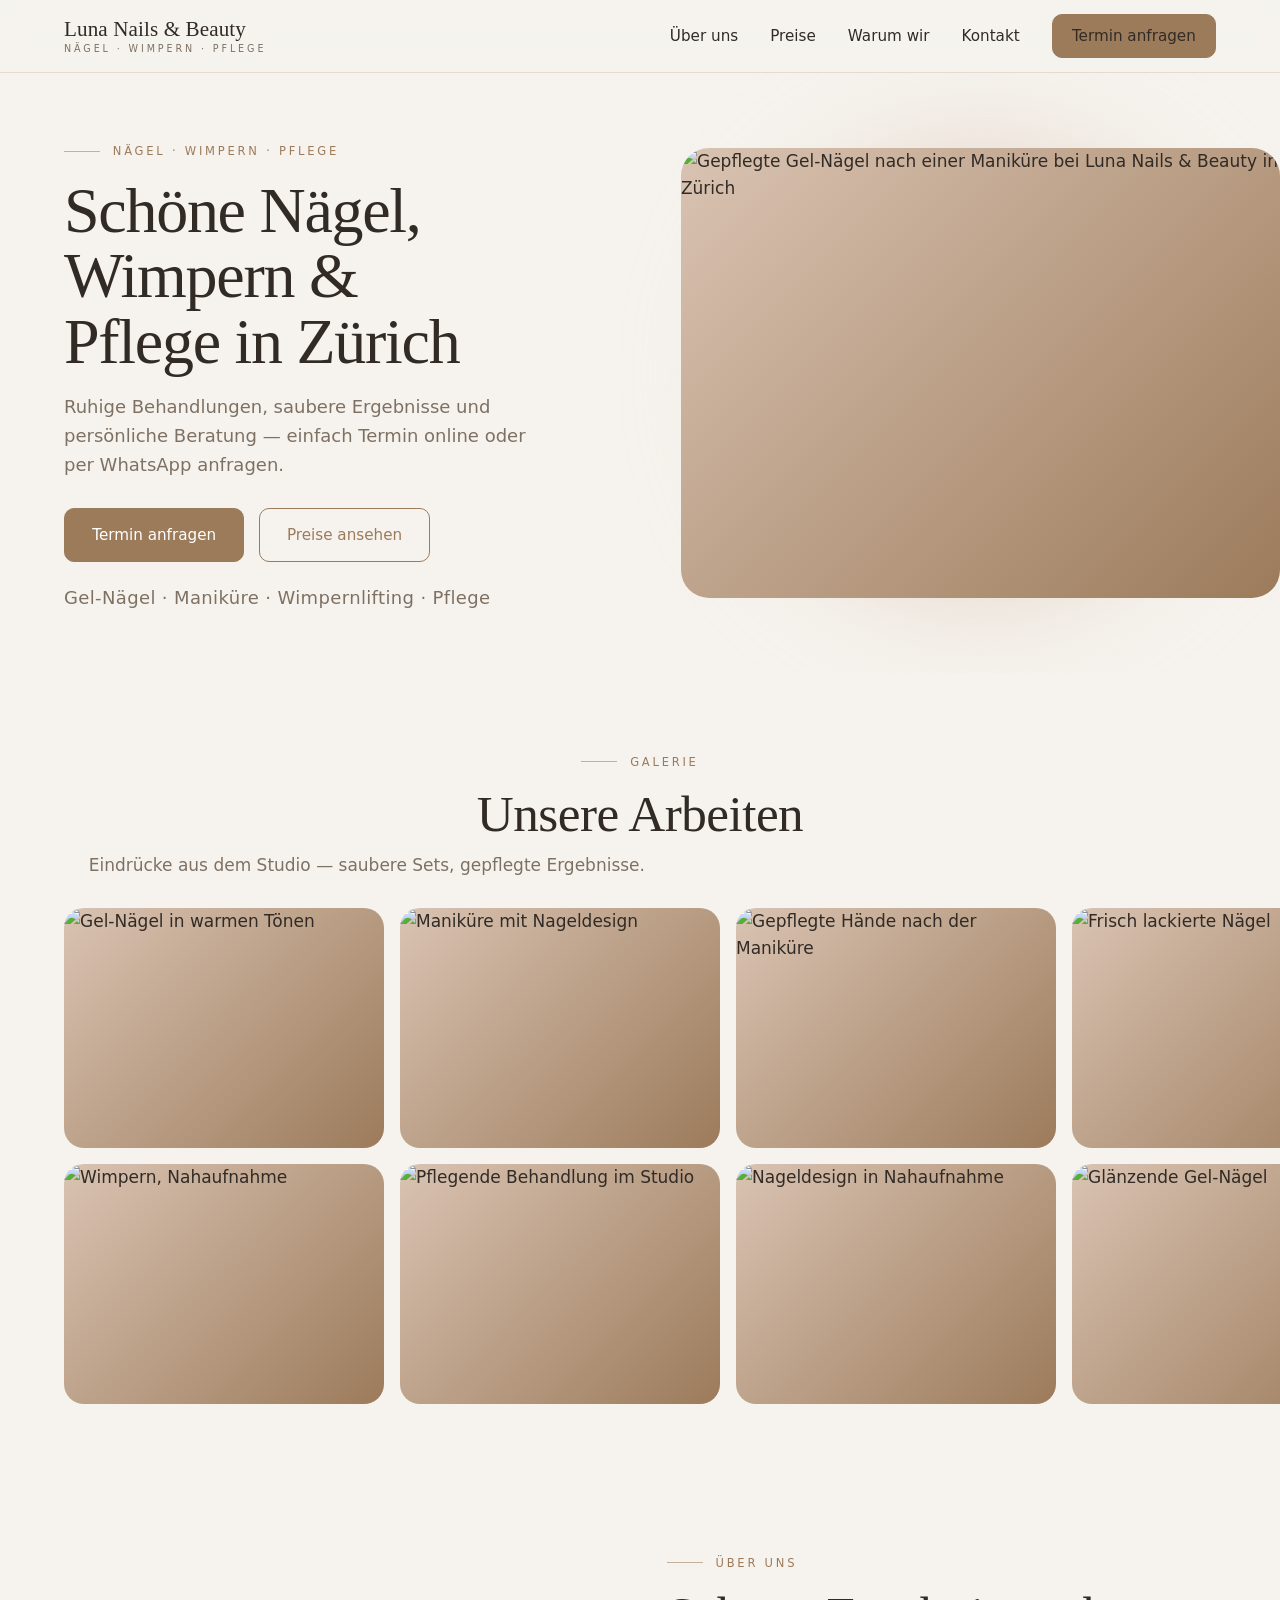
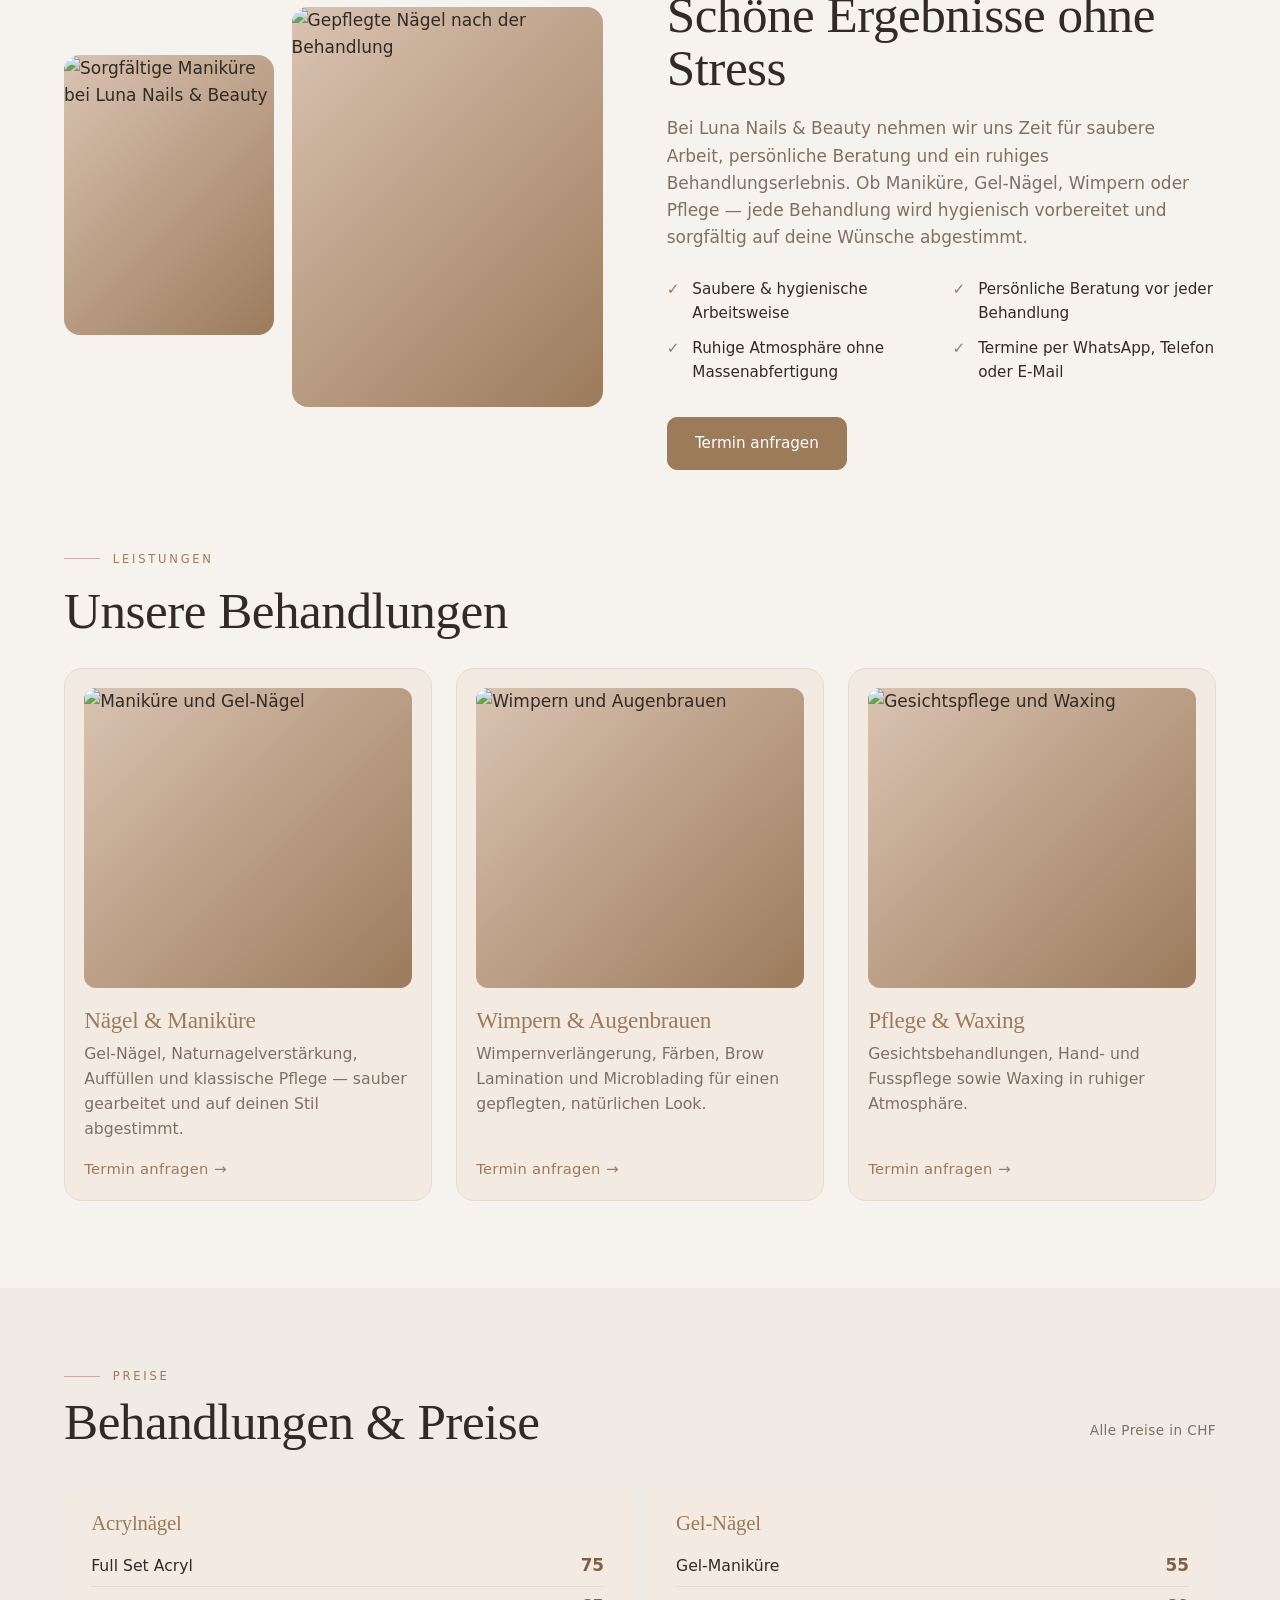
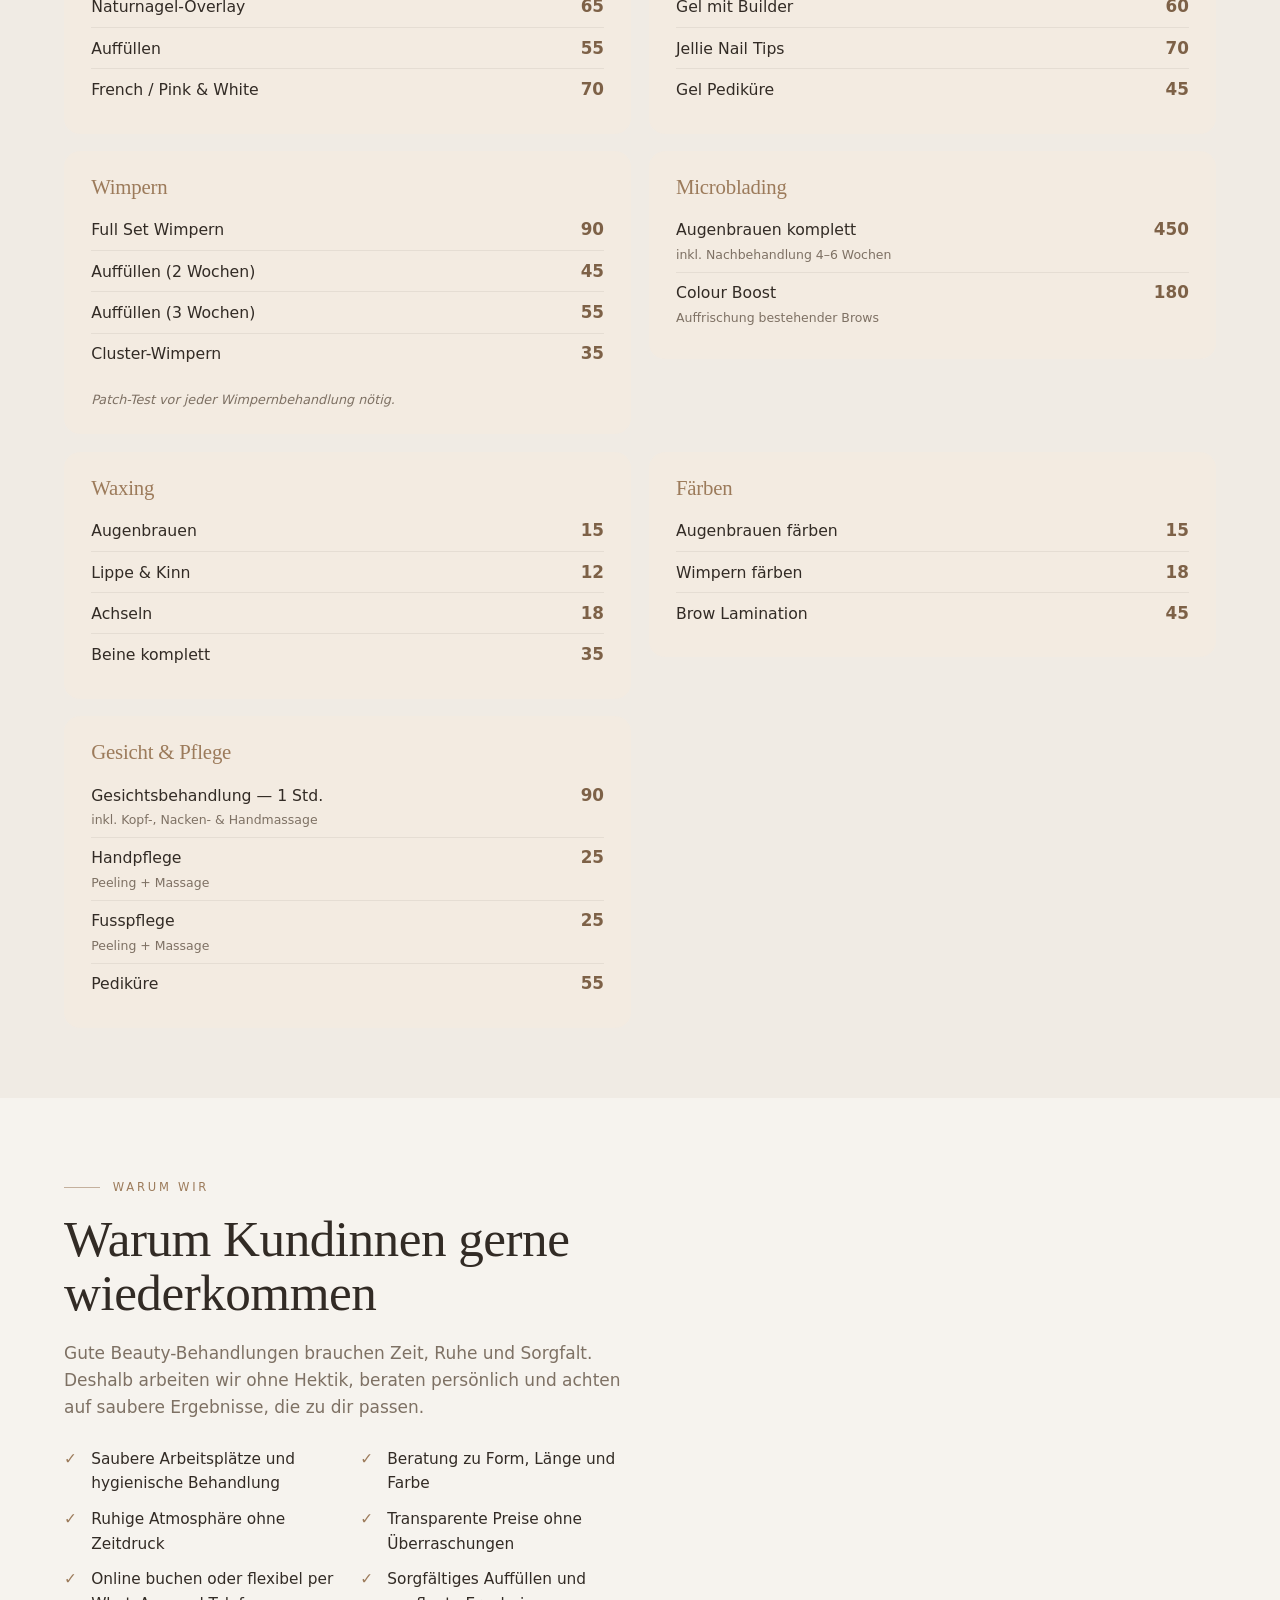
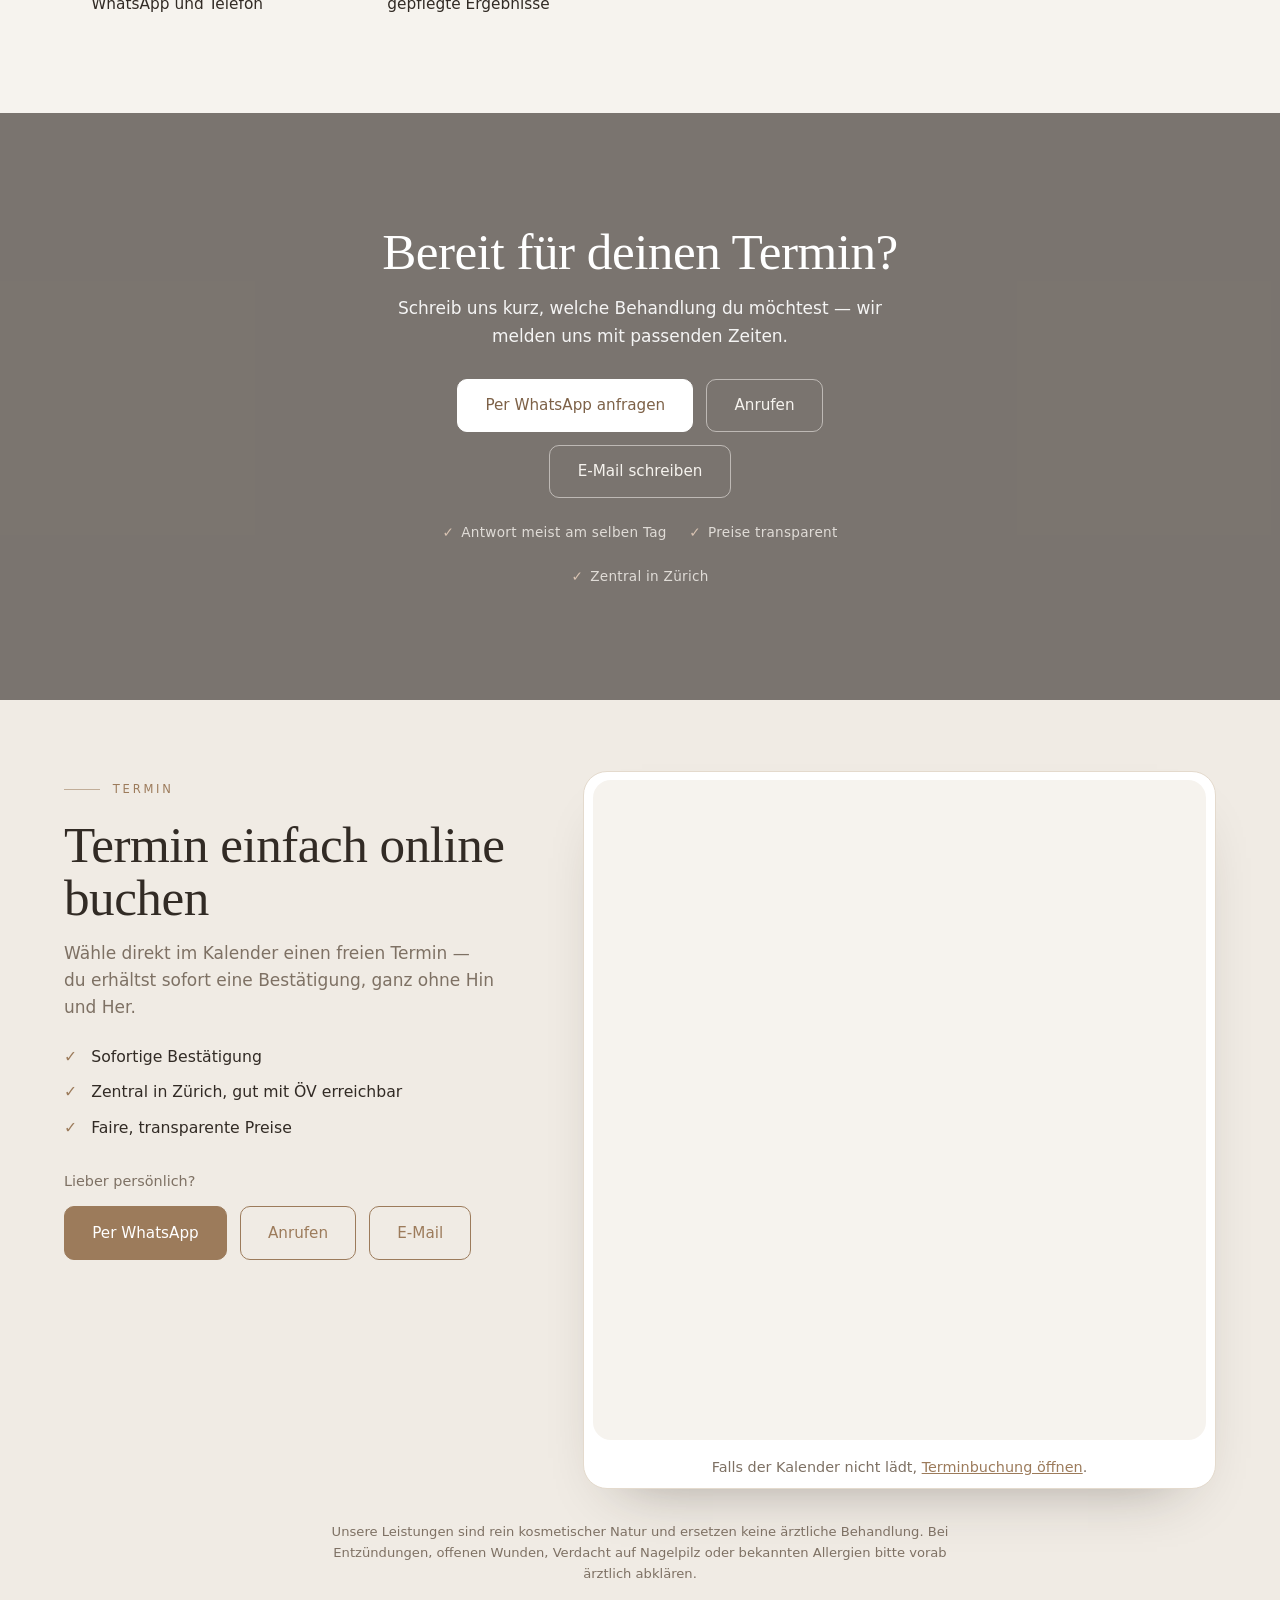
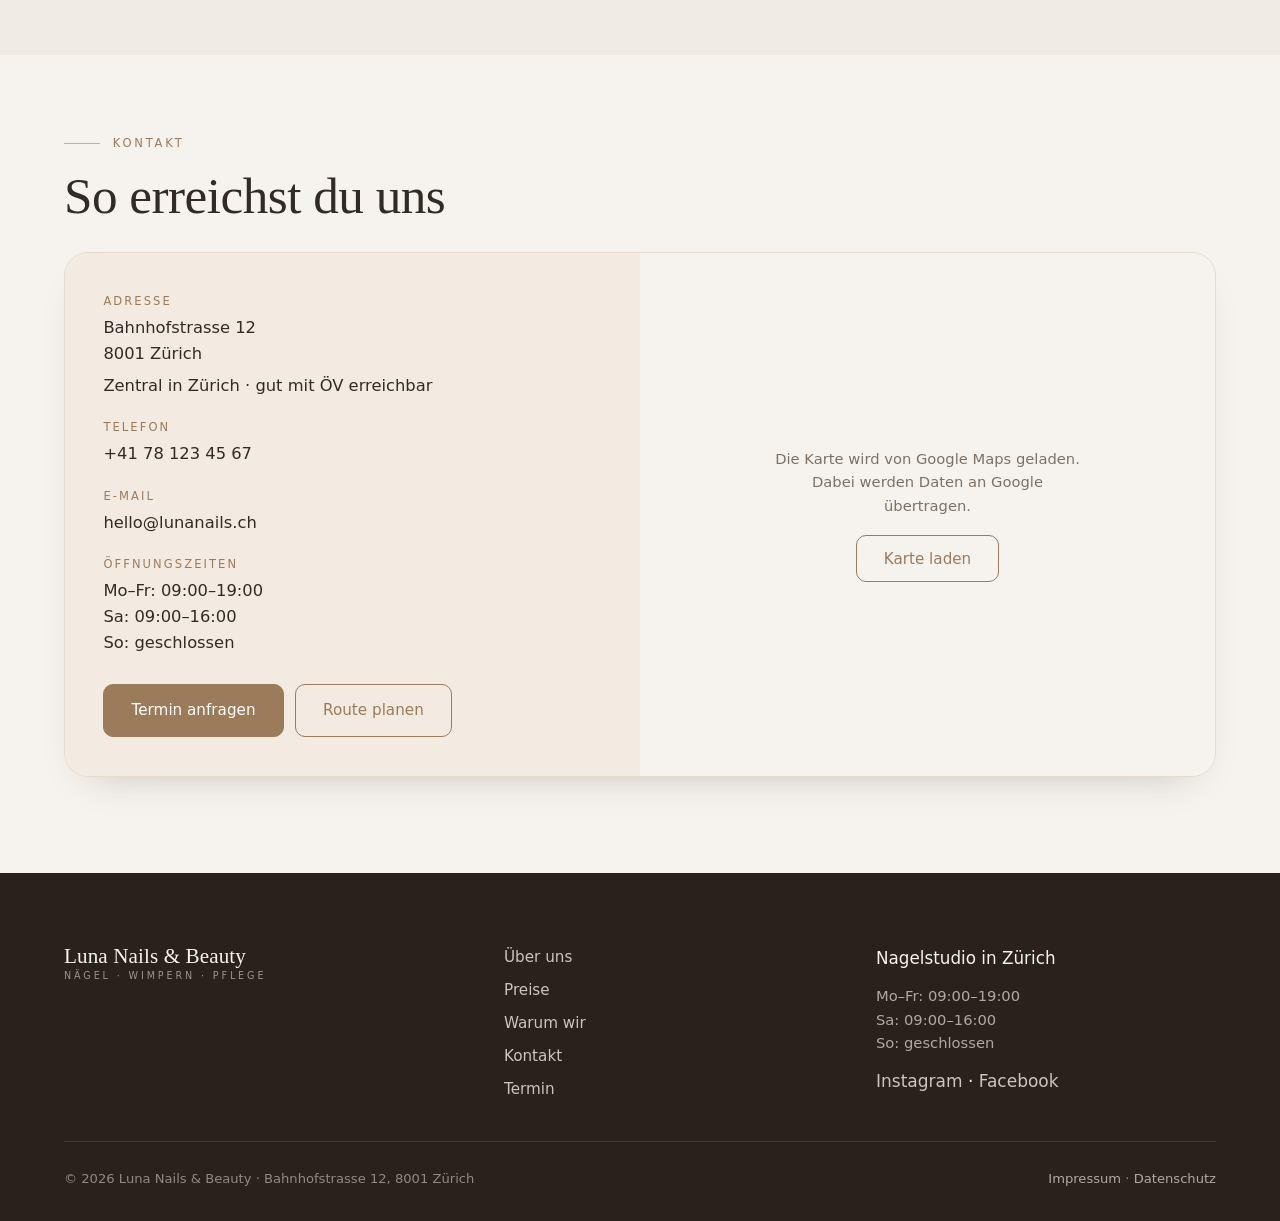
==== commit 0dc771a6: "Fix mobile nav overlay and remove hero Google-rating badge - Mobile menu was trapped inside the stic" ====
--- a/index.html
+++ b/index.html
@@ -49,10 +49,6 @@
       <div class="hero-media">
         <div class="hero-glow" aria-hidden="true"></div>
         <img src="https://images.unsplash.com/photo-1604654894610-df63bc536371?w=900&q=80" width="900" height="1100" decoding="async" fetchpriority="high" alt="Gepflegte Gel-Nägel nach einer Maniküre bei Luna Nails & Beauty in Zürich" />
-        <div class="hero-badge">
-          <span class="hero-badge-rating"><span class="hero-badge-star" aria-hidden="true">★</span> 4,9 · Google</span>
-          <span class="hero-badge-sub">über 500 zufriedene Kundinnen</span>
-        </div>
       </div>
     </div>
   </section>
--- a/styles.css
+++ b/styles.css
@@ -89,10 +89,6 @@
 .hero-media { position: relative; }
 .hero-glow { position: absolute; z-index: 0; top: 50%; left: 50%; transform: translate(-50%, -50%); width: 78%; aspect-ratio: 1; background: var(--rose); border-radius: 50%; opacity: .5; filter: blur(60px); pointer-events: none; }
 .hero-media img { position: relative; z-index: 1; width: 100%; height: clamp(420px, 50vh, 540px); object-fit: cover; object-position: center 50%; border-radius: 28px; display: block; }
-.hero-badge { position: absolute; z-index: 2; bottom: 1.2rem; left: -1rem; background: #fff; border: 1px solid var(--line); border-radius: 16px; padding: .9rem 1.2rem; box-shadow: 0 18px 40px -22px rgba(41,33,27,.45); display: flex; flex-direction: column; gap: .15rem; }
-.hero-badge-rating { font-weight: 600; font-size: .98rem; color: var(--ink); }
-.hero-badge-star { color: var(--gold); }
-.hero-badge-sub { font-size: .82rem; color: var(--muted); }
 
 /* ===== Foto-Marquee ===== */
 .gallery { padding: var(--sec) 0; }
@@ -259,7 +255,9 @@
 
 /* ===== Responsive ===== */
 @media (max-width: 900px) {
-  .nav-links { position: fixed; inset: var(--nav-h) 0 auto 0; flex-direction: column; background: var(--cream); padding: 1.5rem; gap: 1.2rem; border-bottom: 1px solid var(--line); transform: translateY(-130%); transition: transform .3s; }
+  .nav { backdrop-filter: none; background: var(--cream); }
+  .nav-links { position: fixed; inset: var(--nav-h) 0 0 0; z-index: 40; flex-direction: column; justify-content: center; background: var(--cream); padding: 1.5rem; gap: 1.8rem; box-shadow: 0 24px 50px -30px rgba(41,33,27,.55); transform: translateY(-100%); transition: transform .3s ease; }
+  .nav-links a { font-size: 1.25rem; }
   .nav-links.open { transform: translateY(0); }
   .nav-toggle { display: block; }
   .hero-inner { grid-template-columns: 1fr; min-height: auto; gap: 1.8rem; padding: 2.4rem 0 1rem; }
@@ -267,7 +265,6 @@
   .hero-text h1 { font-size: clamp(2.4rem, 10vw, 2.9rem); }
   .hero-media img { height: 56vh; max-height: 440px; object-position: center 50%; }
   .about-grid, .why-grid, .price-grid, .service-grid, .contact-grid, .contact-card, .booking-layout { grid-template-columns: 1fr; }
-  .hero-badge { left: 1rem; }
   .gallery-grid { grid-template-columns: repeat(2, 1fr); }
   .about-img-1 { margin-top: 0; height: 220px; }
   .about-img-2 { height: 300px; }
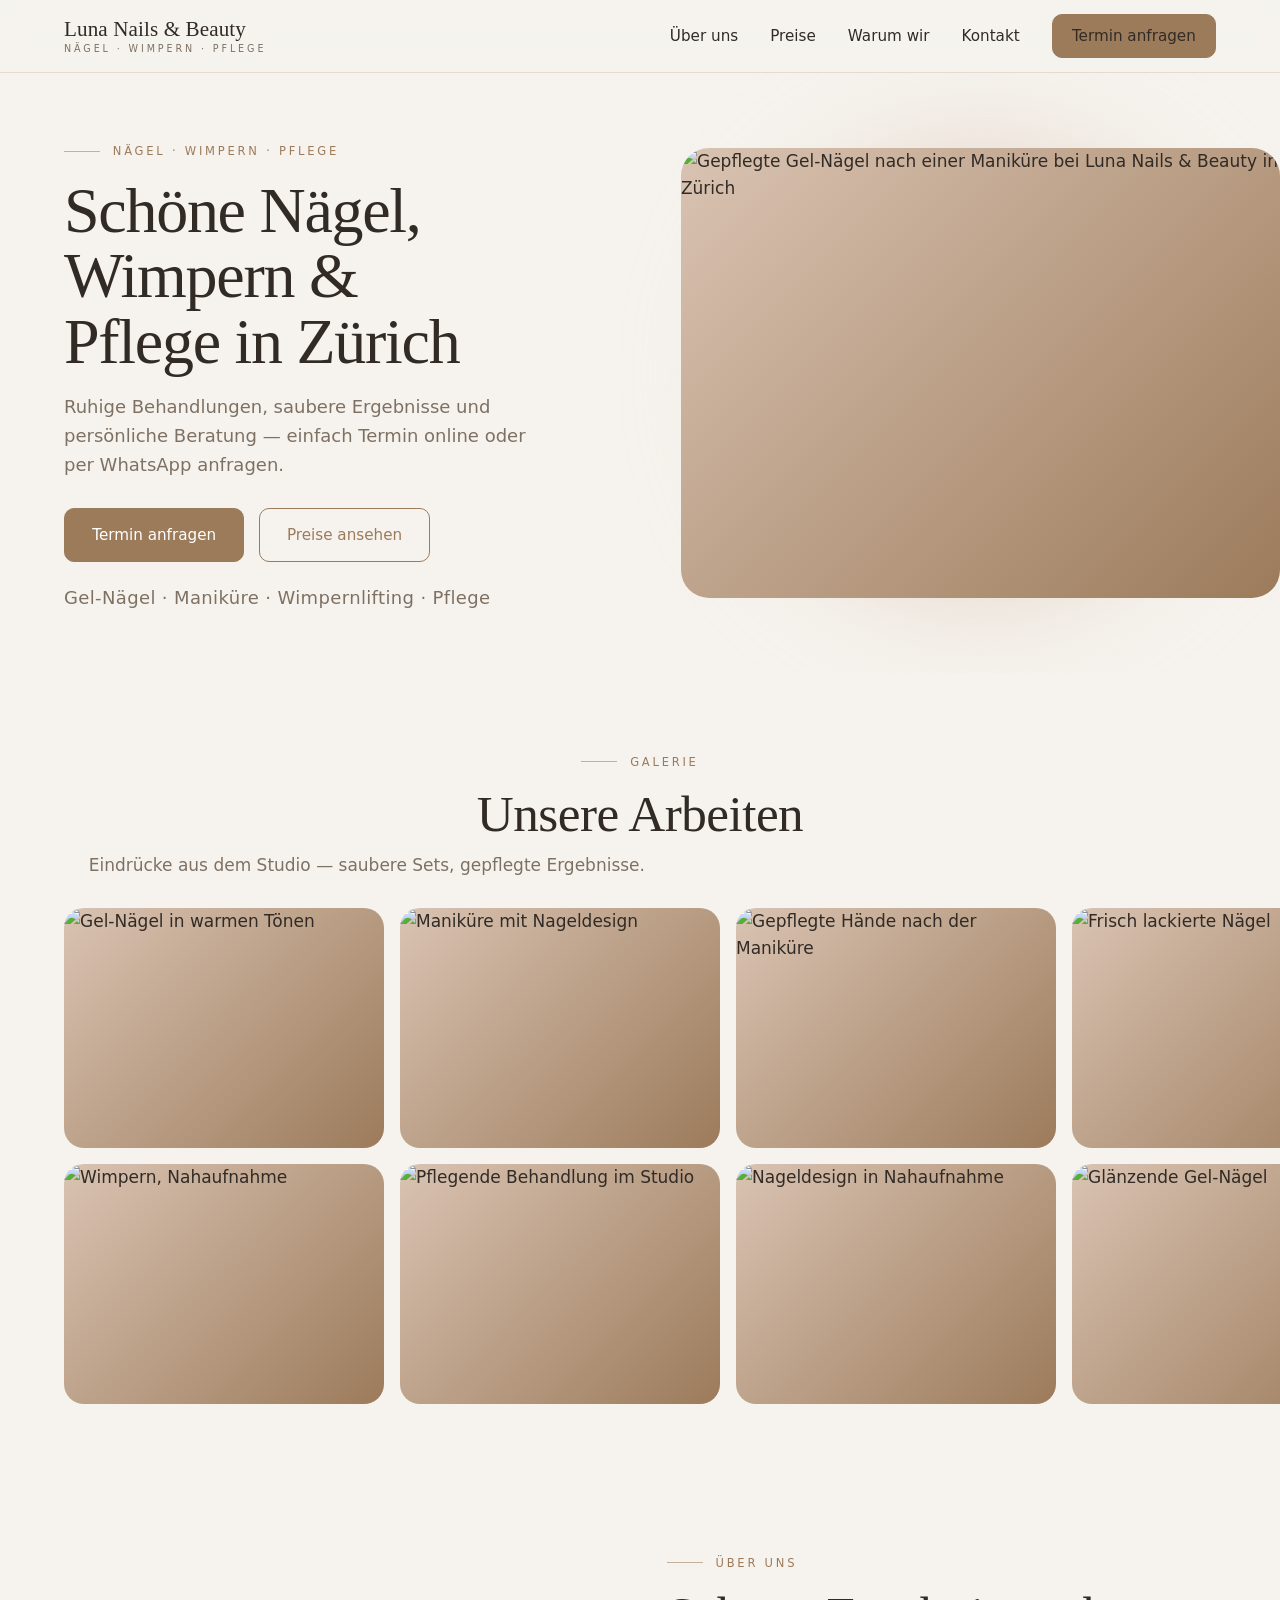
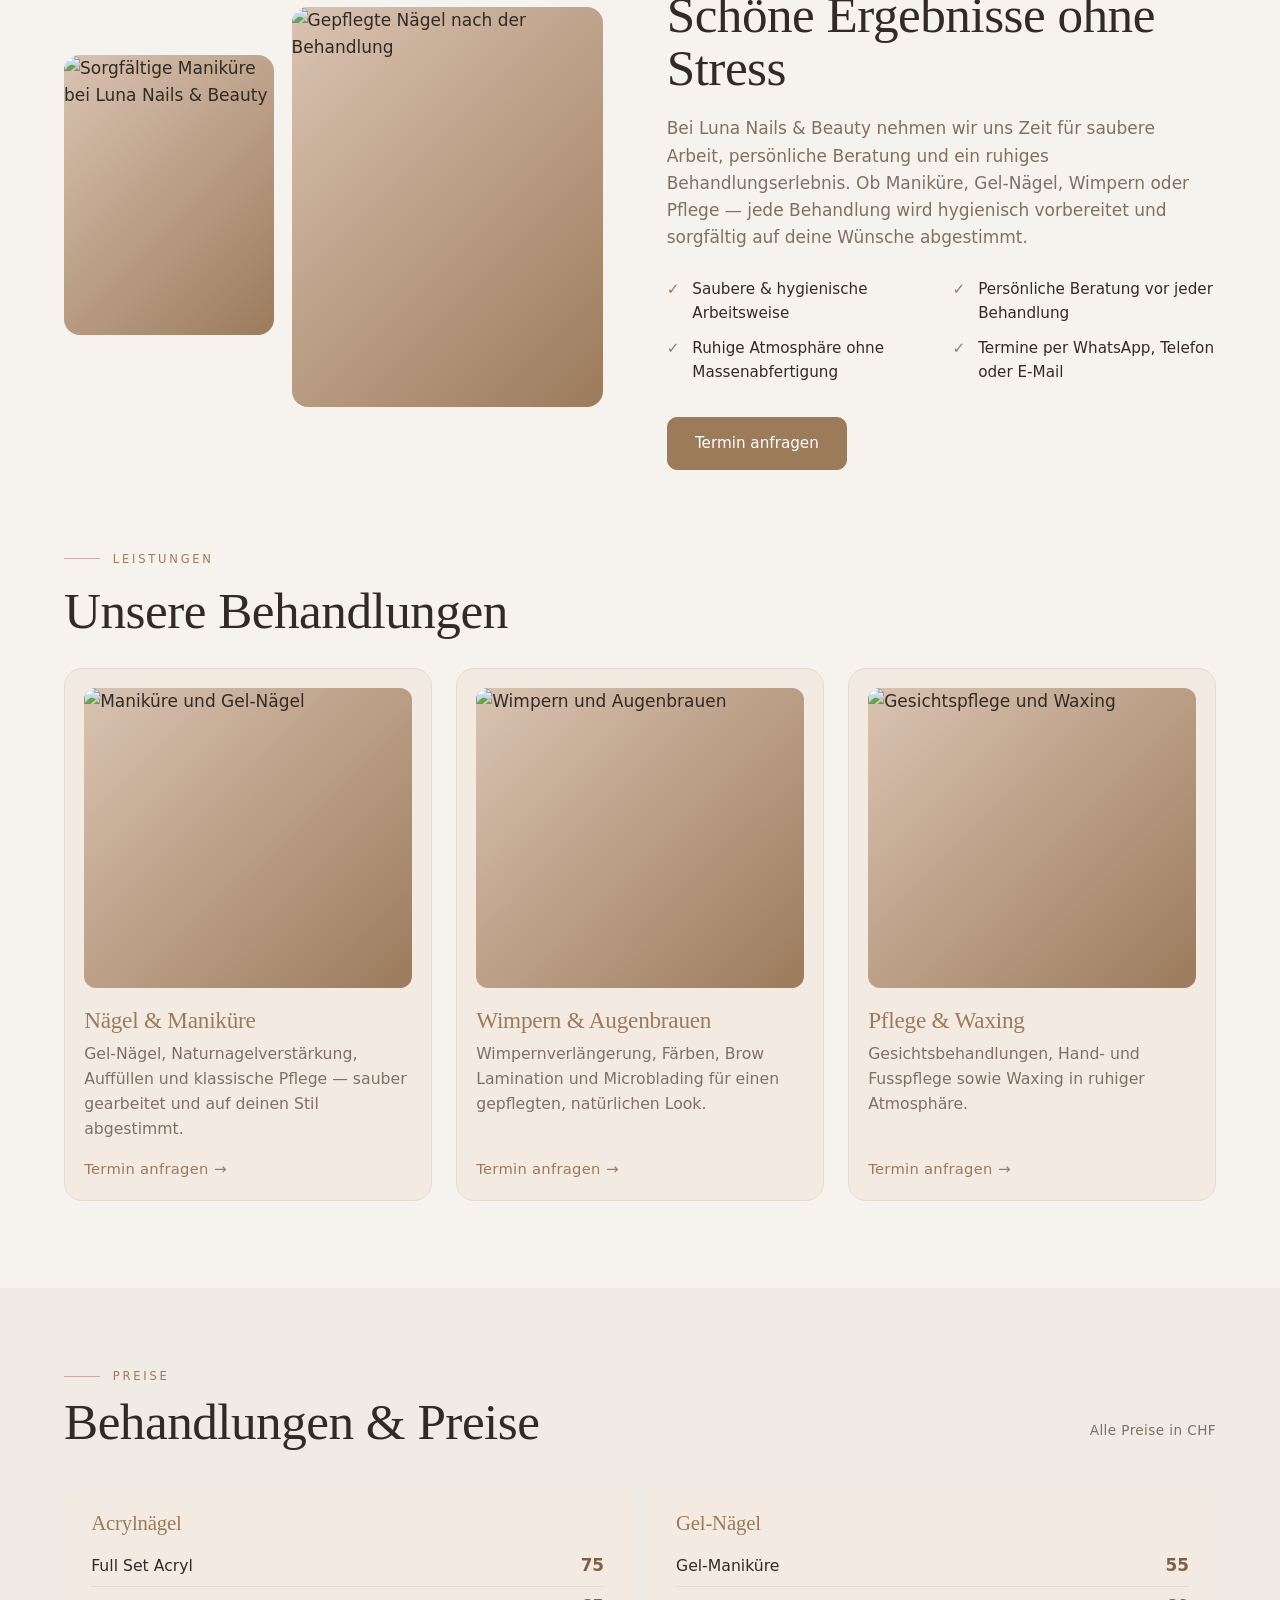
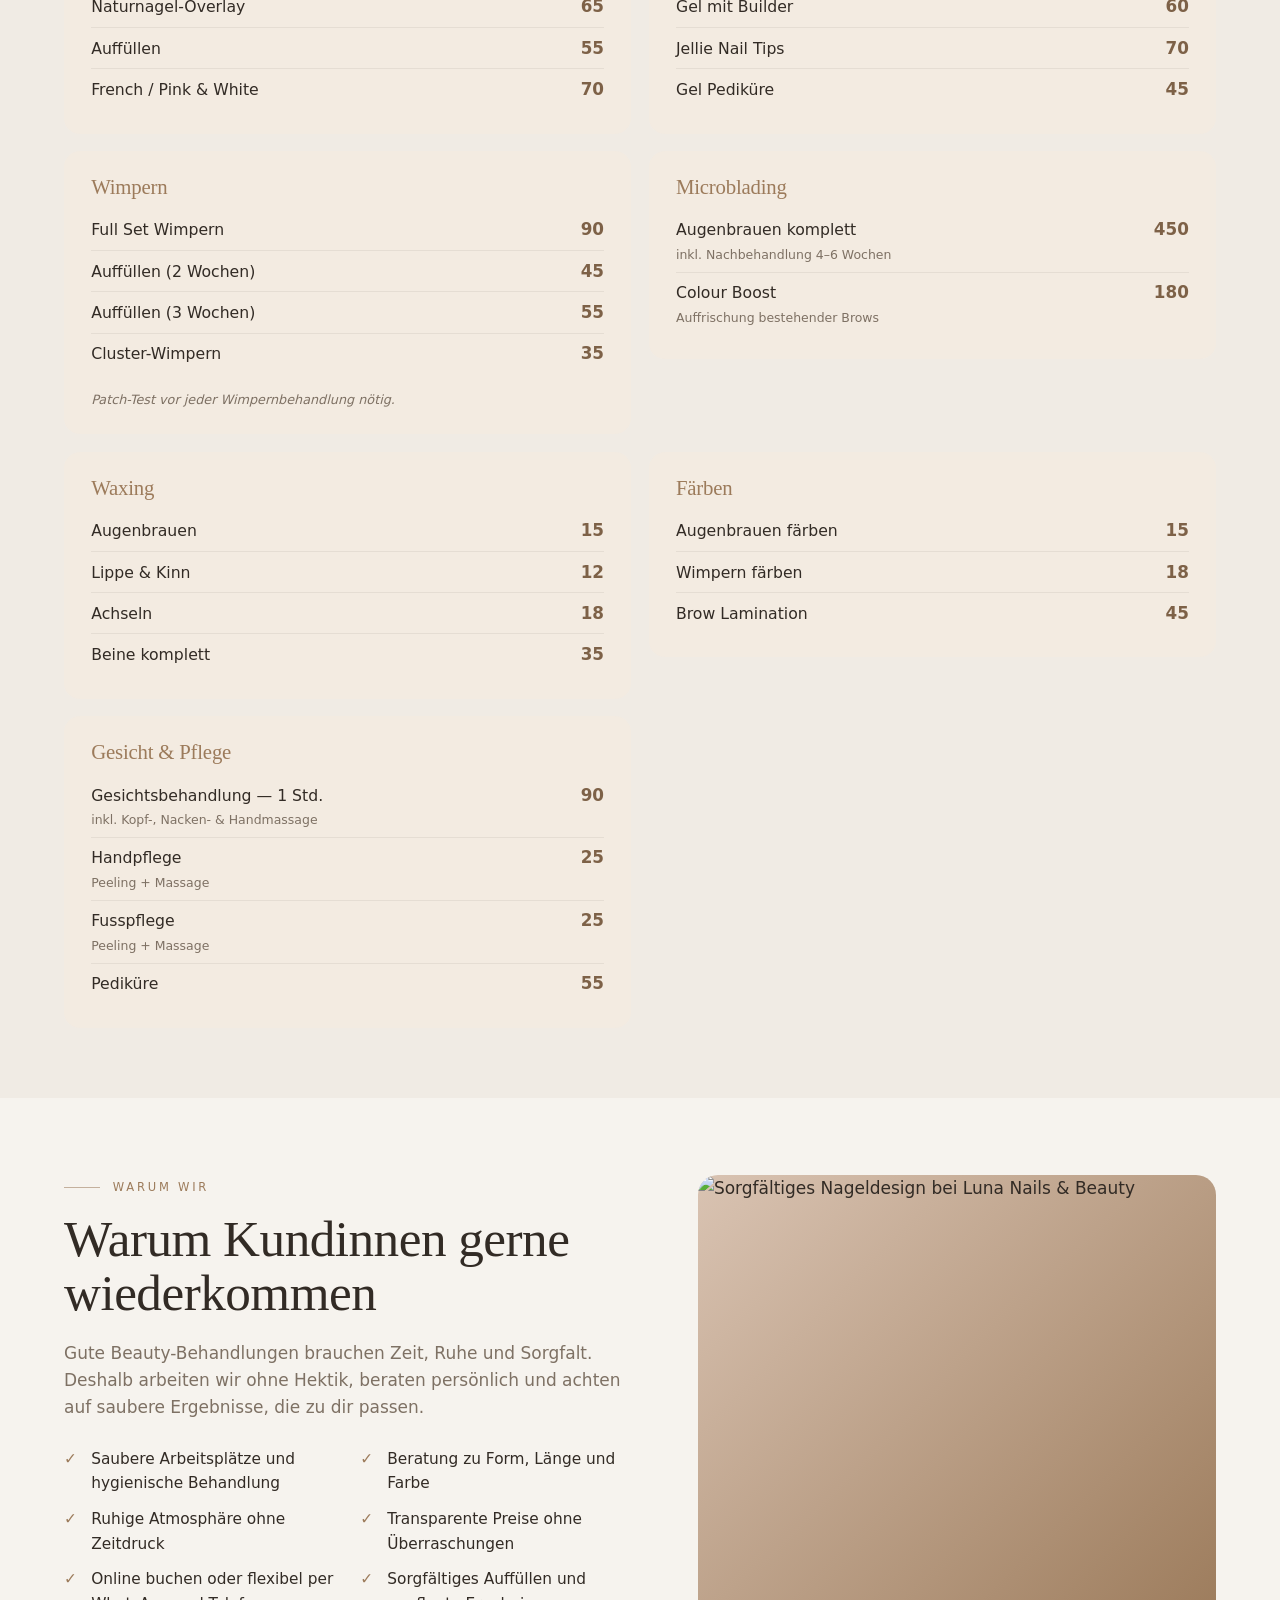
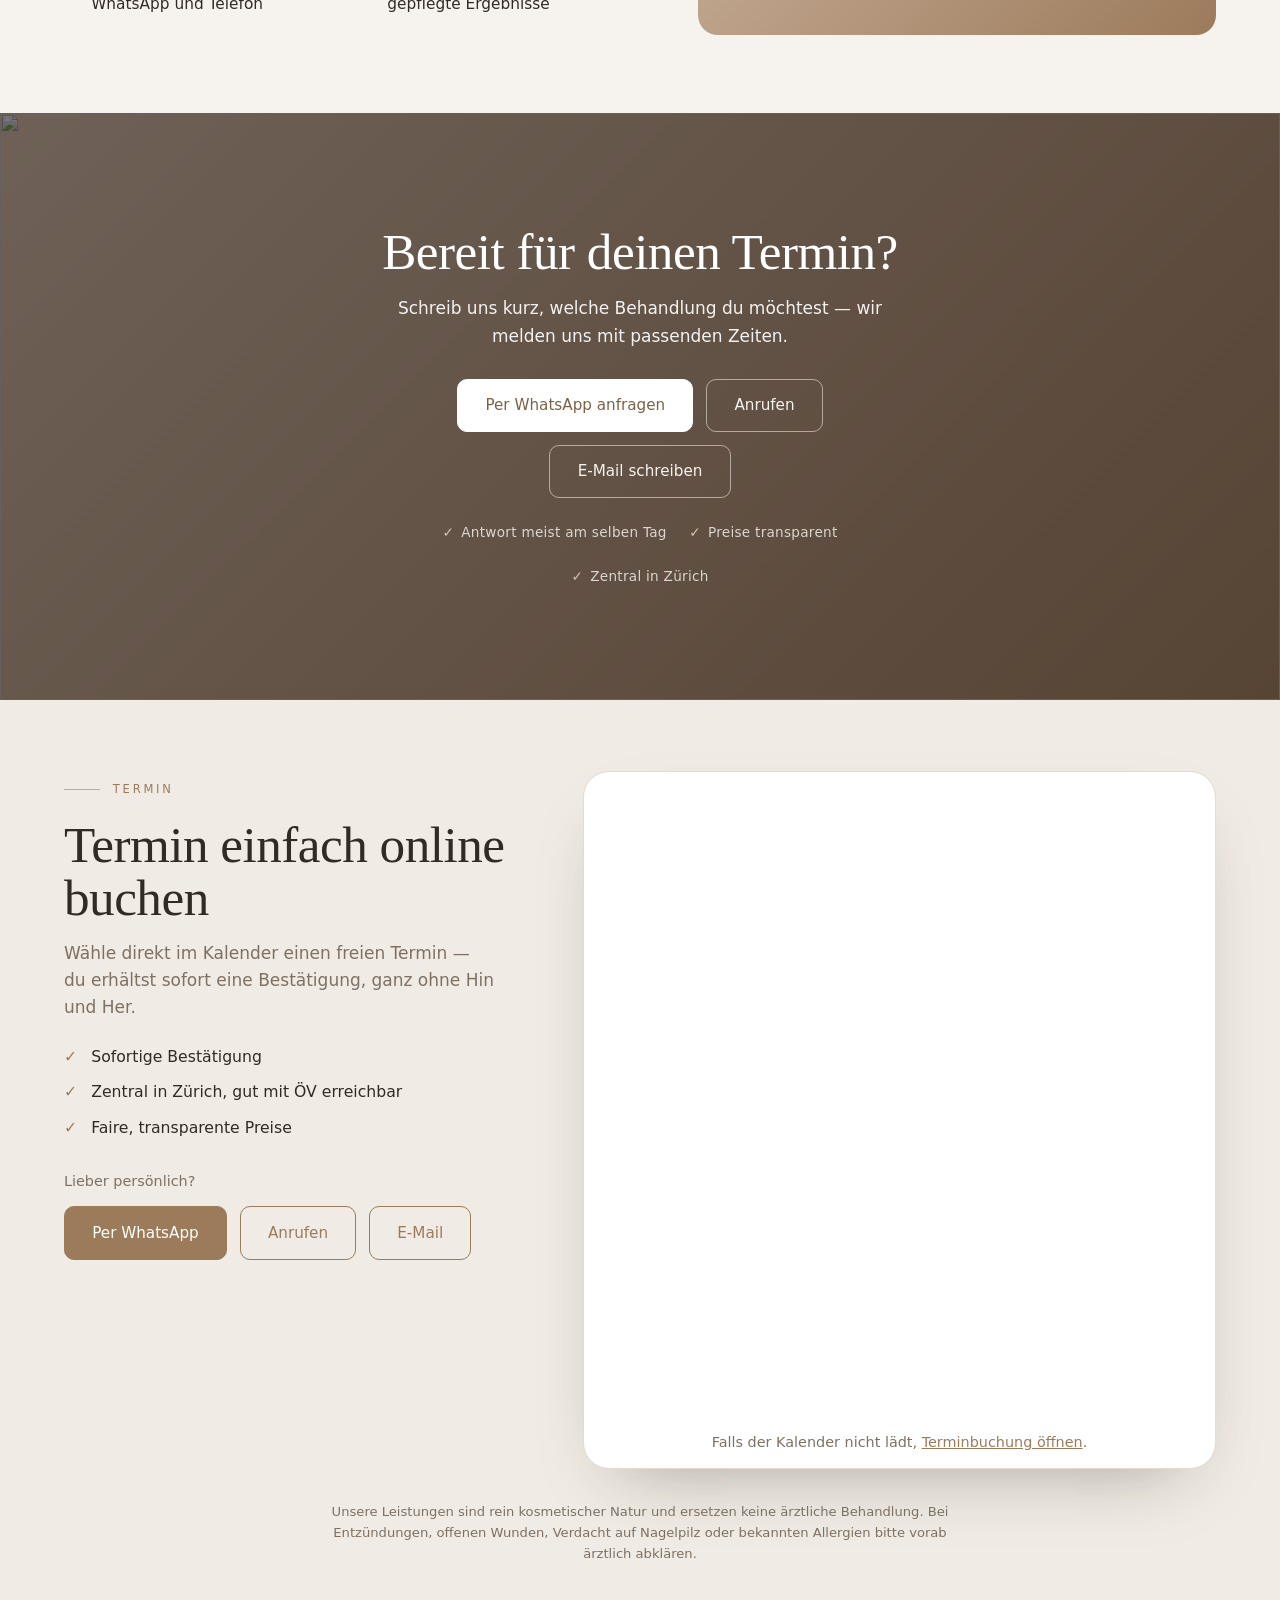
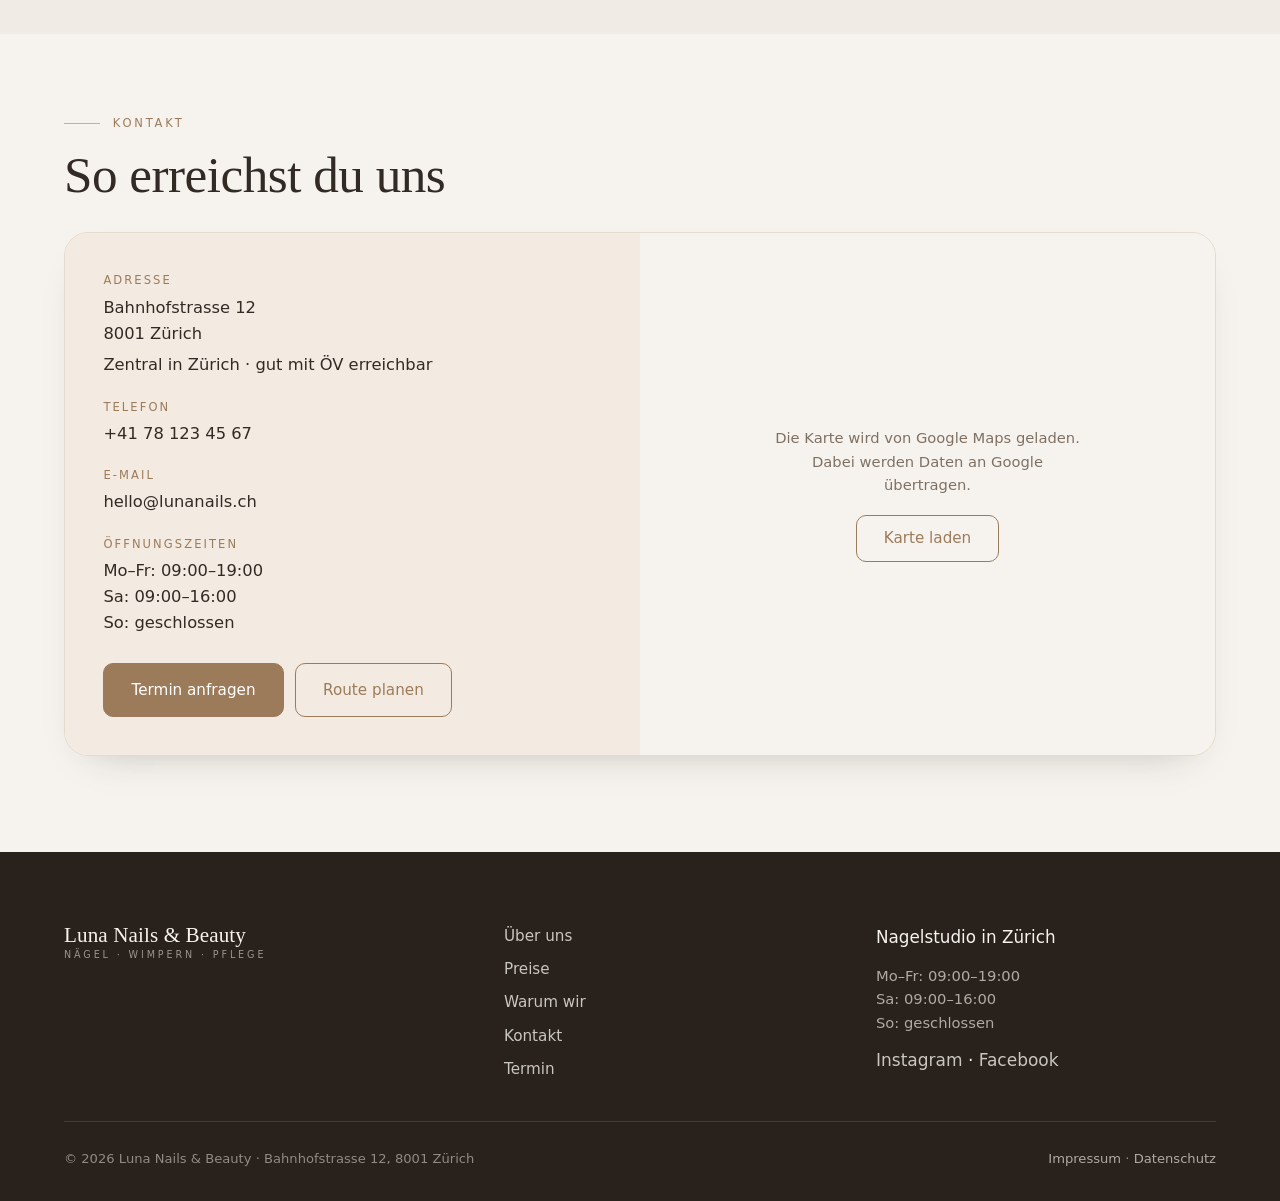
==== commit 4b41151d: "Productize template: centralize all client-specific data in STUDIO config New client = edit one obje" ====
--- a/index.html
+++ b/index.html
@@ -48,7 +48,7 @@
       </div>
       <div class="hero-media">
         <div class="hero-glow" aria-hidden="true"></div>
-        <img src="https://images.unsplash.com/photo-1604654894610-df63bc536371?w=900&q=80" width="900" height="1100" decoding="async" fetchpriority="high" alt="Gepflegte Gel-Nägel nach einer Maniküre bei Luna Nails & Beauty in Zürich" />
+        <img data-img="hero" src="https://images.unsplash.com/photo-1604654894610-df63bc536371?w=900&q=80" width="900" height="1100" decoding="async" fetchpriority="high" alt="Gepflegte Gel-Nägel nach einer Maniküre bei Luna Nails & Beauty in Zürich" />
       </div>
     </div>
   </section>
@@ -62,14 +62,14 @@
         <p>Eindrücke aus dem Studio — saubere Sets, gepflegte Ergebnisse.</p>
       </div>
       <div class="gallery-grid">
-        <img src="https://images.unsplash.com/photo-1604654894610-df63bc536371?w=600&q=75" width="600" height="450" loading="lazy" decoding="async" alt="Gel-Nägel in warmen Tönen" />
-        <img src="https://images.unsplash.com/photo-1632345031435-8727f6897d53?w=600&q=75" width="600" height="450" loading="lazy" decoding="async" alt="Maniküre mit Nageldesign" />
-        <img src="https://images.unsplash.com/photo-1607779097040-26e80aa78e66?w=600&q=75" width="600" height="450" loading="lazy" decoding="async" alt="Gepflegte Hände nach der Maniküre" />
-        <img src="https://images.unsplash.com/photo-1610992015732-2449b76344bc?w=600&q=75" width="600" height="450" loading="lazy" decoding="async" alt="Frisch lackierte Nägel" />
-        <img src="https://images.unsplash.com/photo-1487412947147-5cebf100ffc2?w=600&q=75" width="600" height="450" loading="lazy" decoding="async" alt="Wimpern, Nahaufnahme" />
-        <img src="https://images.unsplash.com/photo-1570172619644-dfd03ed5d881?w=600&q=75" width="600" height="450" loading="lazy" decoding="async" alt="Pflegende Behandlung im Studio" />
-        <img src="https://images.unsplash.com/photo-1632345031435-8727f6897d53?w=601&q=75" width="600" height="450" loading="lazy" decoding="async" alt="Nageldesign in Nahaufnahme" />
-        <img src="https://images.unsplash.com/photo-1610992015732-2449b76344bc?w=601&q=75" width="600" height="450" loading="lazy" decoding="async" alt="Glänzende Gel-Nägel" />
+        <img data-img="gallery" src="https://images.unsplash.com/photo-1604654894610-df63bc536371?w=600&q=75" width="600" height="450" loading="lazy" decoding="async" alt="Gel-Nägel in warmen Tönen" />
+        <img data-img="gallery" src="https://images.unsplash.com/photo-1632345031435-8727f6897d53?w=600&q=75" width="600" height="450" loading="lazy" decoding="async" alt="Maniküre mit Nageldesign" />
+        <img data-img="gallery" src="https://images.unsplash.com/photo-1607779097040-26e80aa78e66?w=600&q=75" width="600" height="450" loading="lazy" decoding="async" alt="Gepflegte Hände nach der Maniküre" />
+        <img data-img="gallery" src="https://images.unsplash.com/photo-1610992015732-2449b76344bc?w=600&q=75" width="600" height="450" loading="lazy" decoding="async" alt="Frisch lackierte Nägel" />
+        <img data-img="gallery" src="https://images.unsplash.com/photo-1487412947147-5cebf100ffc2?w=600&q=75" width="600" height="450" loading="lazy" decoding="async" alt="Wimpern, Nahaufnahme" />
+        <img data-img="gallery" src="https://images.unsplash.com/photo-1570172619644-dfd03ed5d881?w=600&q=75" width="600" height="450" loading="lazy" decoding="async" alt="Pflegende Behandlung im Studio" />
+        <img data-img="gallery" src="https://images.unsplash.com/photo-1632345031435-8727f6897d53?w=601&q=75" width="600" height="450" loading="lazy" decoding="async" alt="Nageldesign in Nahaufnahme" />
+        <img data-img="gallery" src="https://images.unsplash.com/photo-1610992015732-2449b76344bc?w=601&q=75" width="600" height="450" loading="lazy" decoding="async" alt="Glänzende Gel-Nägel" />
       </div>
     </div>
   </section>
@@ -78,8 +78,8 @@
   <section class="about" id="about">
     <div class="wrap about-grid">
       <div class="about-imgs">
-        <img class="about-img-1" src="https://images.unsplash.com/photo-1607779097040-26e80aa78e66?w=600&q=80" width="600" height="800" loading="lazy" decoding="async" alt="Sorgfältige Maniküre bei Luna Nails & Beauty" />
-        <img class="about-img-2" src="https://images.unsplash.com/photo-1610992015732-2449b76344bc?w=700&q=80" width="700" height="900" loading="lazy" decoding="async" alt="Gepflegte Nägel nach der Behandlung" />
+        <img data-img="about1" class="about-img-1" src="https://images.unsplash.com/photo-1607779097040-26e80aa78e66?w=600&q=80" width="600" height="800" loading="lazy" decoding="async" alt="Sorgfältige Maniküre bei Luna Nails & Beauty" />
+        <img data-img="about2" class="about-img-2" src="https://images.unsplash.com/photo-1610992015732-2449b76344bc?w=700&q=80" width="700" height="900" loading="lazy" decoding="async" alt="Gepflegte Nägel nach der Behandlung" />
       </div>
       <div class="about-text">
         <span class="eyebrow">Über uns</span>
@@ -105,19 +105,19 @@
       </div>
       <div class="service-grid">
         <article class="service-card">
-          <div class="service-img"><img src="https://images.unsplash.com/photo-1610992015732-2449b76344bc?w=600&q=80" width="600" height="800" loading="lazy" decoding="async" alt="Maniküre und Gel-Nägel" /></div>
+          <div class="service-img"><img data-img="service1" src="https://images.unsplash.com/photo-1610992015732-2449b76344bc?w=600&q=80" width="600" height="800" loading="lazy" decoding="async" alt="Maniküre und Gel-Nägel" /></div>
           <h3>Nägel &amp; Maniküre</h3>
           <p>Gel-Nägel, Naturnagelverstärkung, Auffüllen und klassische Pflege — sauber gearbeitet und auf deinen Stil abgestimmt.</p>
           <a href="#termin" class="service-link">Termin anfragen <span aria-hidden="true">→</span></a>
         </article>
         <article class="service-card">
-          <div class="service-img"><img src="https://images.unsplash.com/photo-1487412947147-5cebf100ffc2?w=600&q=80" width="600" height="800" loading="lazy" decoding="async" alt="Wimpern und Augenbrauen" /></div>
+          <div class="service-img"><img data-img="service2" src="https://images.unsplash.com/photo-1487412947147-5cebf100ffc2?w=600&q=80" width="600" height="800" loading="lazy" decoding="async" alt="Wimpern und Augenbrauen" /></div>
           <h3>Wimpern &amp; Augenbrauen</h3>
           <p>Wimpernverlängerung, Färben, Brow Lamination und Microblading für einen gepflegten, natürlichen Look.</p>
           <a href="#termin" class="service-link">Termin anfragen <span aria-hidden="true">→</span></a>
         </article>
         <article class="service-card">
-          <div class="service-img"><img src="https://images.unsplash.com/photo-1570172619644-dfd03ed5d881?w=600&q=80" width="600" height="800" loading="lazy" decoding="async" alt="Gesichtspflege und Waxing" /></div>
+          <div class="service-img"><img data-img="service3" src="https://images.unsplash.com/photo-1570172619644-dfd03ed5d881?w=600&q=80" width="600" height="800" loading="lazy" decoding="async" alt="Gesichtspflege und Waxing" /></div>
           <h3>Pflege &amp; Waxing</h3>
           <p>Gesichtsbehandlungen, Hand- und Fusspflege sowie Waxing in ruhiger Atmosphäre.</p>
           <a href="#termin" class="service-link">Termin anfragen <span aria-hidden="true">→</span></a>
@@ -136,77 +136,8 @@
         </div>
         <span class="price-currency">Alle Preise in CHF</span>
       </div>
-      <div class="price-grid">
-
-        <div class="price-card">
-          <h3>Acrylnägel</h3>
-          <ul>
-            <li><span>Full Set Acryl</span><b>75</b></li>
-            <li><span>Naturnagel-Overlay</span><b>65</b></li>
-            <li><span>Auffüllen</span><b>55</b></li>
-            <li><span>French / Pink &amp; White</span><b>70</b></li>
-          </ul>
-        </div>
-
-        <div class="price-card">
-          <h3>Gel-Nägel</h3>
-          <ul>
-            <li><span>Gel-Maniküre</span><b>55</b></li>
-            <li><span>Gel mit Builder</span><b>60</b></li>
-            <li><span>Jellie Nail Tips</span><b>70</b></li>
-            <li><span>Gel Pediküre</span><b>45</b></li>
-          </ul>
-        </div>
-
-        <div class="price-card">
-          <h3>Wimpern</h3>
-          <ul>
-            <li><span>Full Set Wimpern</span><b>90</b></li>
-            <li><span>Auffüllen (2 Wochen)</span><b>45</b></li>
-            <li><span>Auffüllen (3 Wochen)</span><b>55</b></li>
-            <li><span>Cluster-Wimpern</span><b>35</b></li>
-          </ul>
-          <p class="price-note">Patch-Test vor jeder Wimpernbehandlung nötig.</p>
-        </div>
-
-        <div class="price-card">
-          <h3>Microblading</h3>
-          <ul>
-            <li><span>Augenbrauen komplett <em>inkl. Nachbehandlung 4–6 Wochen</em></span><b>450</b></li>
-            <li><span>Colour Boost <em>Auffrischung bestehender Brows</em></span><b>180</b></li>
-          </ul>
-        </div>
-
-        <div class="price-card">
-          <h3>Waxing</h3>
-          <ul>
-            <li><span>Augenbrauen</span><b>15</b></li>
-            <li><span>Lippe &amp; Kinn</span><b>12</b></li>
-            <li><span>Achseln</span><b>18</b></li>
-            <li><span>Beine komplett</span><b>35</b></li>
-          </ul>
-        </div>
-
-        <div class="price-card">
-          <h3>Färben</h3>
-          <ul>
-            <li><span>Augenbrauen färben</span><b>15</b></li>
-            <li><span>Wimpern färben</span><b>18</b></li>
-            <li><span>Brow Lamination</span><b>45</b></li>
-          </ul>
-        </div>
-
-        <div class="price-card">
-          <h3>Gesicht &amp; Pflege</h3>
-          <ul>
-            <li><span>Gesichtsbehandlung — 1 Std. <em>inkl. Kopf-, Nacken- &amp; Handmassage</em></span><b>90</b></li>
-            <li><span>Handpflege <em>Peeling + Massage</em></span><b>25</b></li>
-            <li><span>Fusspflege <em>Peeling + Massage</em></span><b>25</b></li>
-            <li><span>Pediküre</span><b>55</b></li>
-          </ul>
-        </div>
-
-      </div>
+      <!-- Preiskarten werden aus STUDIO.prices (script.js) gerendert. -->
+      <div class="price-grid"></div>
     </div>
   </section>
 
@@ -227,14 +158,14 @@
         </ul>
       </div>
       <div class="why-img">
-        <img src="https://images.unsplash.com/photo-1632345031435-8727f6897d53?w=700&q=80" width="700" height="900" loading="lazy" decoding="async" alt="Sorgfältiges Nageldesign bei Luna Nails & Beauty" />
+        <img data-img="why" src="https://images.unsplash.com/photo-1632345031435-8727f6897d53?w=700&q=80" width="700" height="900" loading="lazy" decoding="async" alt="Sorgfältiges Nageldesign bei Luna Nails & Beauty" />
       </div>
     </div>
   </section>
 
   <!-- ===== CTA ===== -->
   <section class="cta">
-    <img class="cta-bg" src="https://images.unsplash.com/photo-1607779097040-26e80aa78e66?w=1600&q=80" width="1600" height="900" loading="lazy" decoding="async" alt="" />
+    <img data-img="cta" class="cta-bg" src="https://images.unsplash.com/photo-1607779097040-26e80aa78e66?w=1600&q=80" width="1600" height="900" loading="lazy" decoding="async" alt="" />
     <div class="cta-inner">
       <h2>Bereit für deinen Termin?</h2>
       <p>Schreib uns kurz, welche Behandlung du möchtest — wir melden uns mit passenden Zeiten.</p>
@@ -296,7 +227,7 @@
           <div class="ci-row">
             <h4>Adresse</h4>
             <p><span data-f="street">Bahnhofstrasse 12</span><br /><span data-f="zip">8001 Zürich</span></p>
-            <p class="ci-note">Zentral in Zürich · gut mit ÖV erreichbar</p>
+            <p class="ci-note" data-f="areaNote">Zentral in Zürich · gut mit ÖV erreichbar</p>
           </div>
           <div class="ci-row">
             <h4>Telefon</h4>
--- a/styles.css
+++ b/styles.css
@@ -168,12 +168,12 @@
 .booking-points li::before { content: '✓'; position: absolute; left: 0; color: var(--taupe); font-weight: 600; }
 .booking-or-inline { color: var(--muted); font-size: .9rem; margin-bottom: .8rem; }
 .booking-intro .booking-actions { justify-content: flex-start; }
-.booking-cal { background: #fff; border: 1px solid var(--line); border-radius: 24px; padding: .55rem; box-shadow: 0 28px 60px -38px rgba(41,33,27,.45); }
+.booking-cal { background: #fff; border: 1px solid var(--line); border-radius: 26px; padding: .85rem; box-shadow: 0 30px 70px -36px rgba(41,33,27,.4); }
 .center-head { text-align: center; margin-bottom: 2rem; }
 .center-head p { color: var(--muted); margin: 1rem auto 0; max-width: 58ch; }
 .calendly-status { margin: 0 0 .8rem; text-align: center; color: var(--taupe-dark); }
 .calendly-status.is-error { color: var(--ink); font-weight: 500; }
-.calendly-inline-widget { min-width: 0; height: 660px; border-radius: 18px; overflow: hidden; background: var(--cream); }
+.calendly-inline-widget { min-width: 0; height: 630px; border-radius: 18px; overflow: hidden; background: #fff; }
 .calendly-fallback { max-width: 620px; margin: 0 auto 1.25rem; padding: 1.4rem; text-align: center; border: 1px solid var(--line); border-radius: 14px; background: var(--cream); }
 .calendly-fallback p { color: var(--ink); }
 .booking-primary-actions { display: flex; justify-content: center; margin-top: 1.2rem; }
